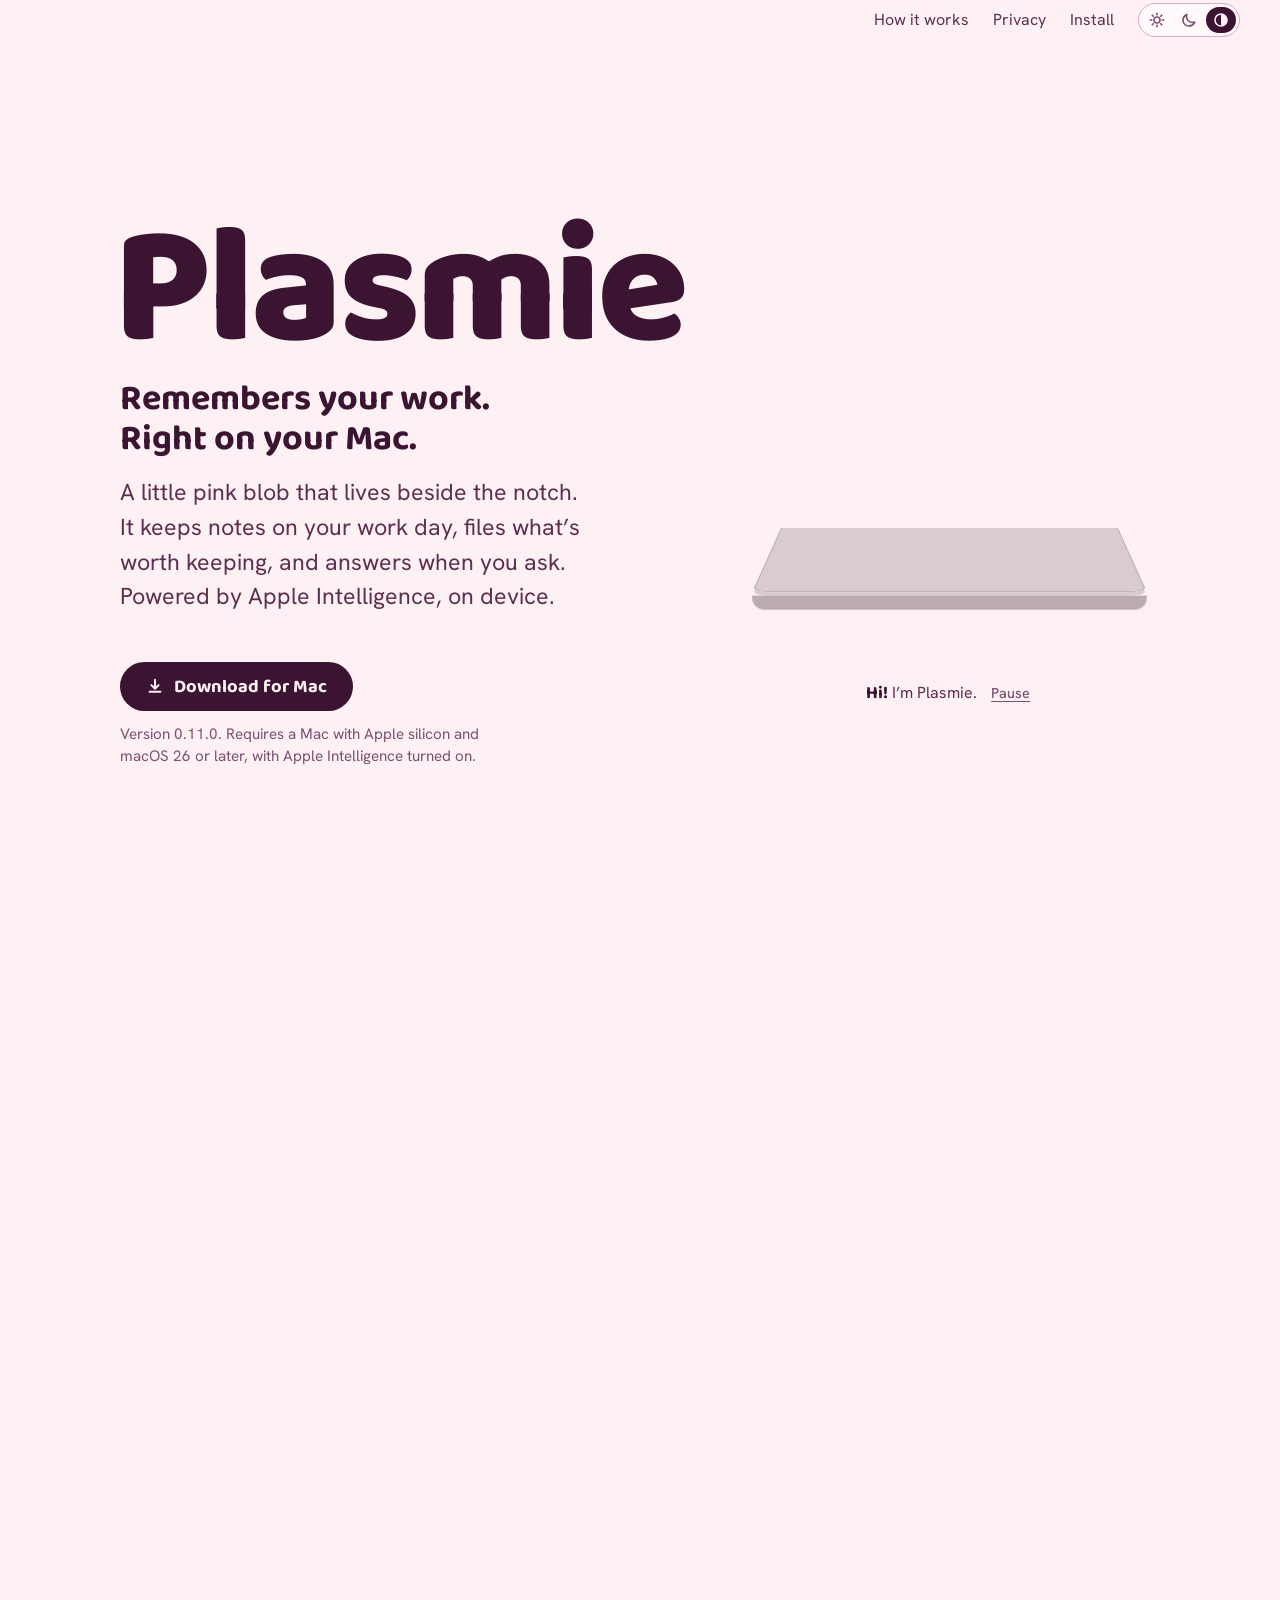
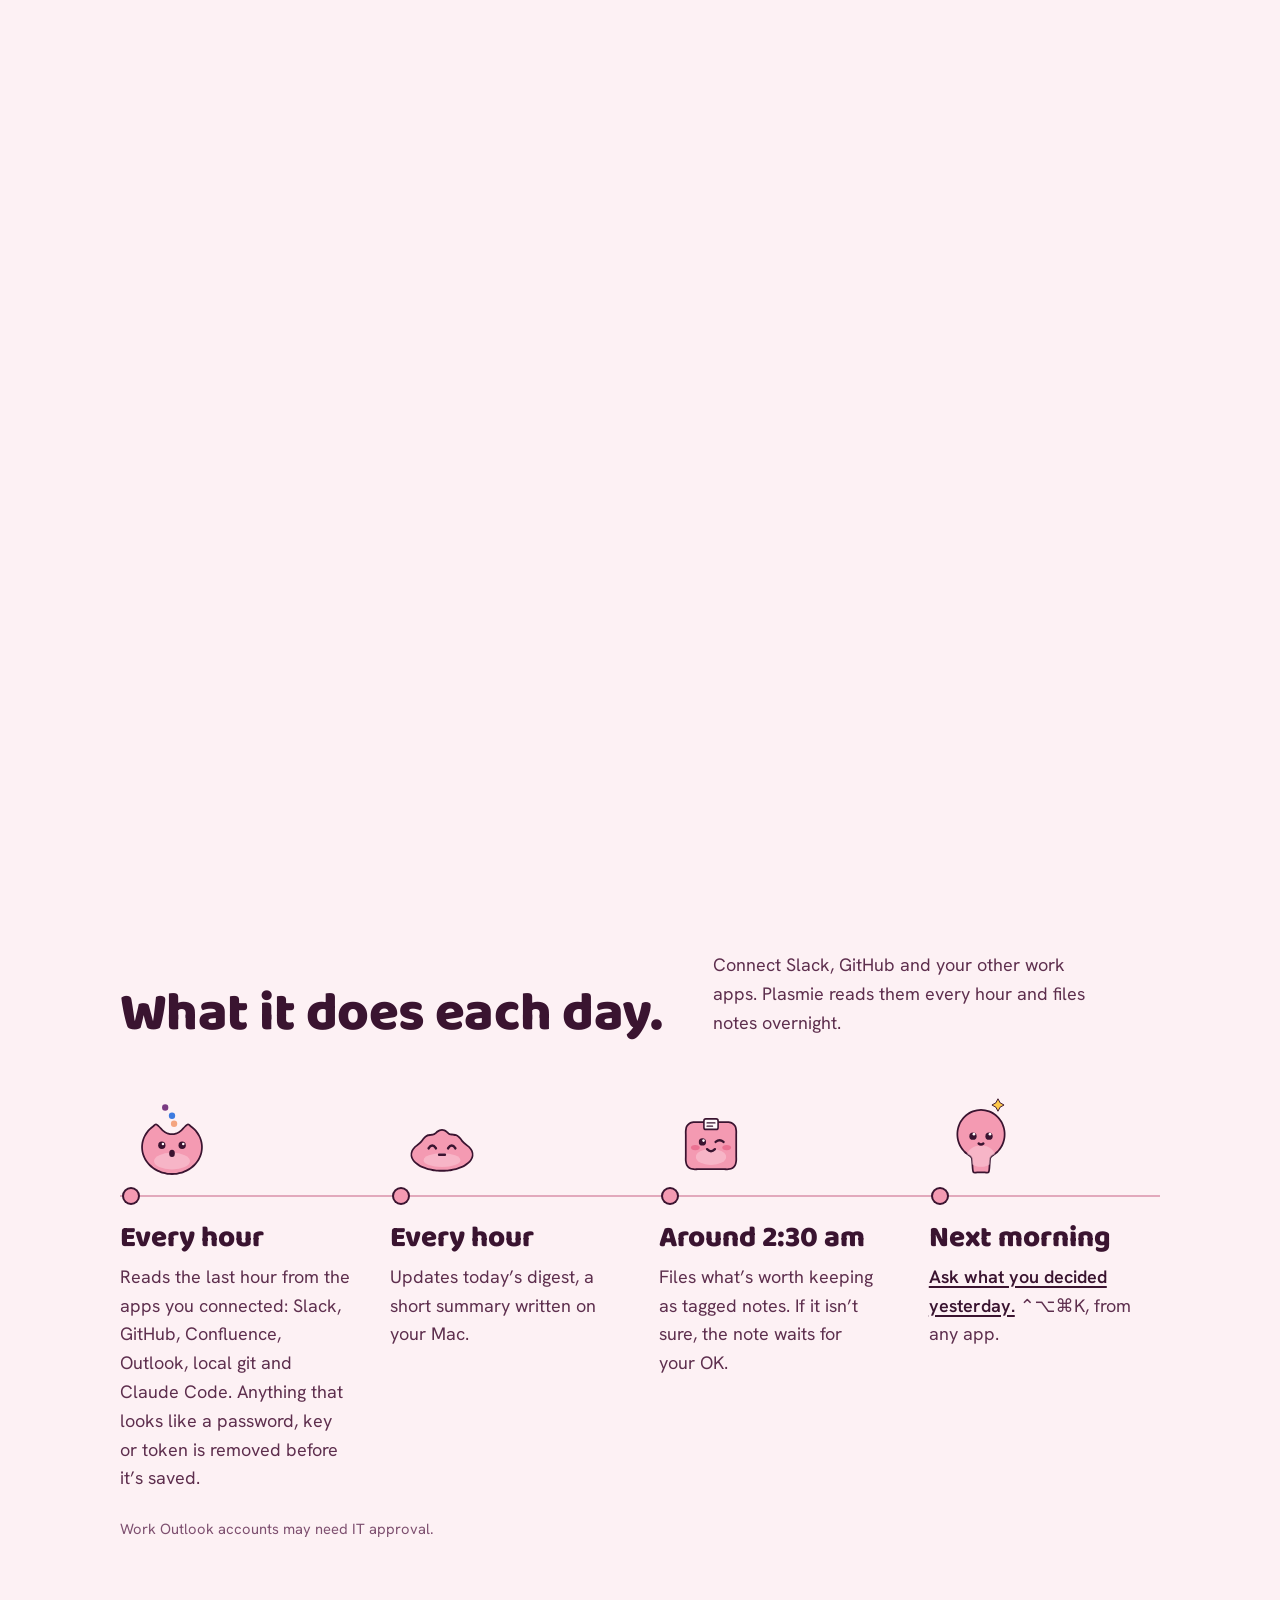
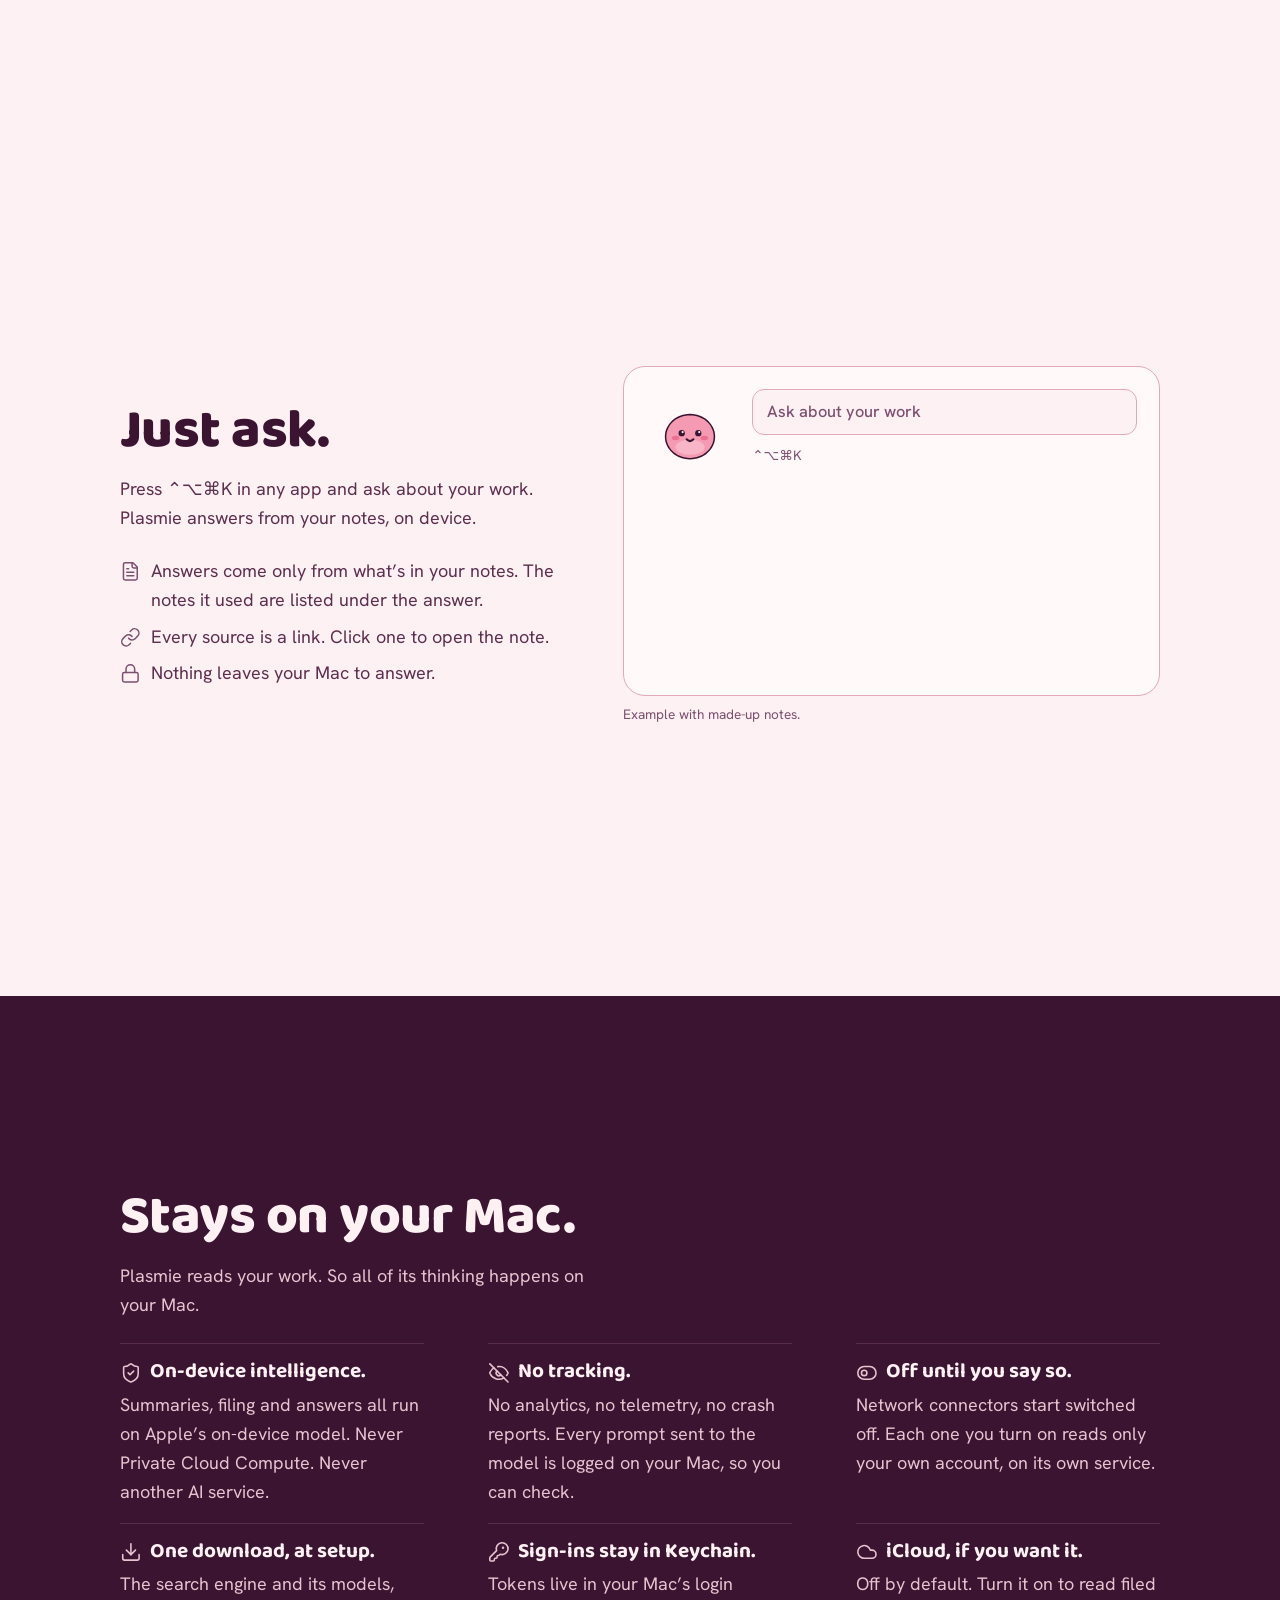
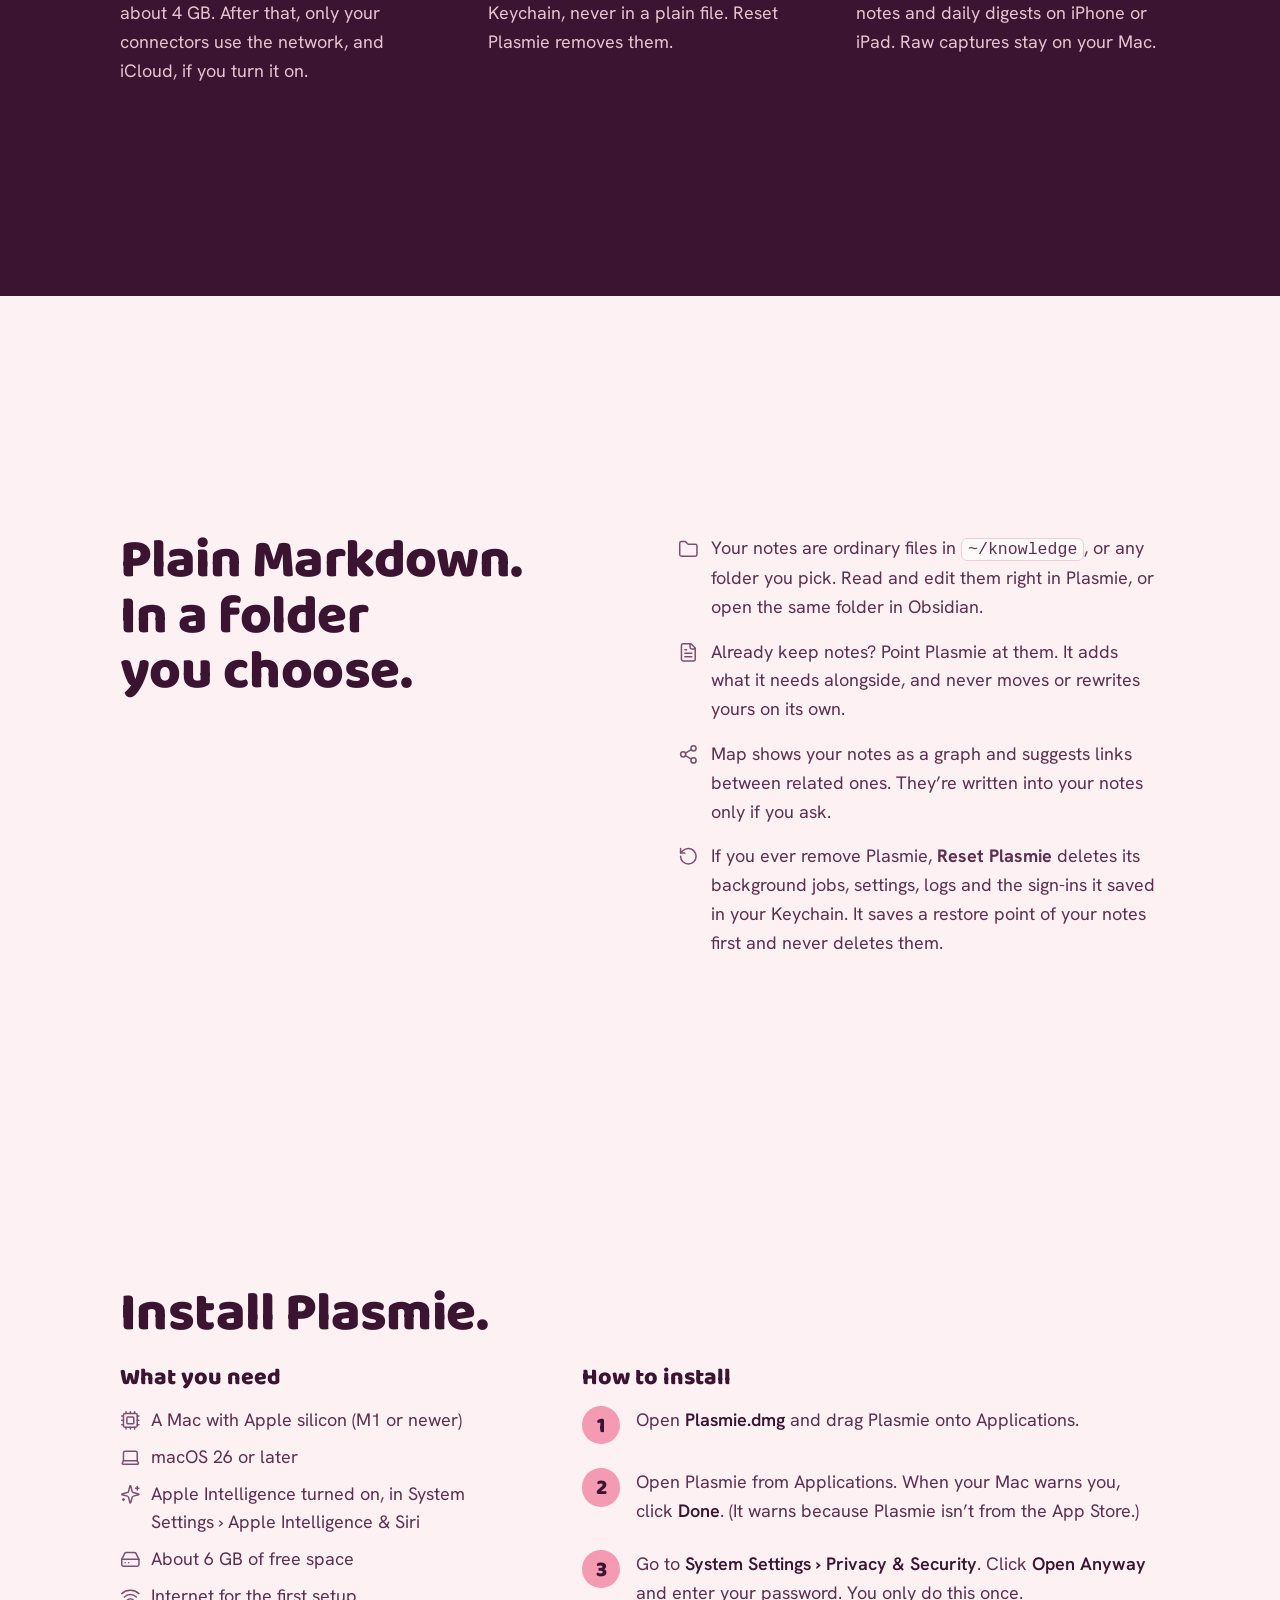
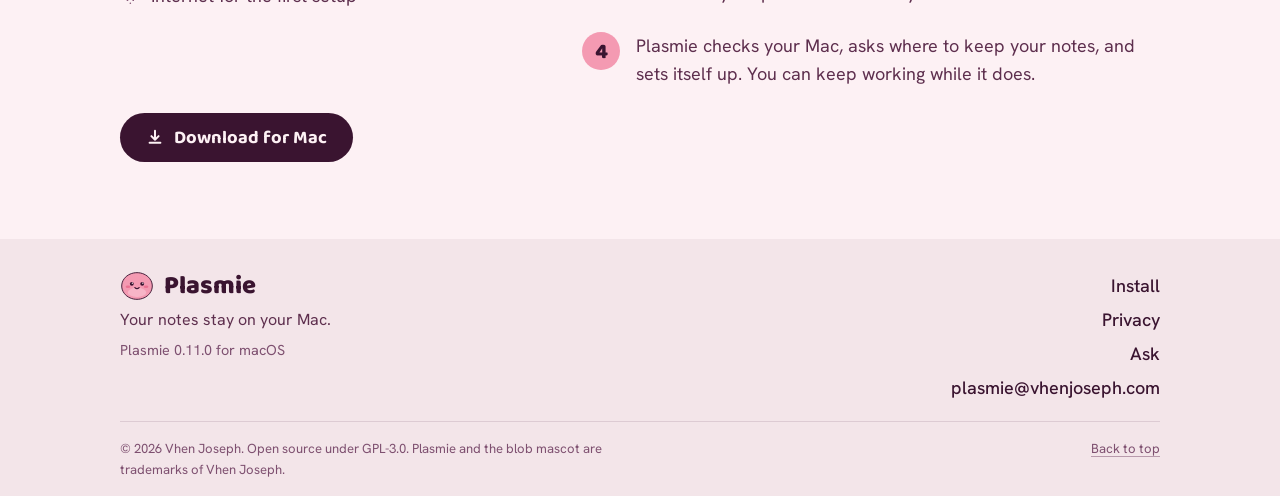
==== index.html @ 5c1c9335 "Icons beside requirements, privacy points, Ask and Notes lists, and buttons (Lucide, inline sprite)" ====
<!DOCTYPE html>
<html lang="en">
<head>
<meta charset="utf-8">
<meta name="viewport" content="width=device-width, initial-scale=1">
<title>Plasmie, a private work memory for your Mac</title>
<meta name="description" content="Plasmie remembers your work, right on your Mac. It lives beside the notch, keeps notes on your work day, and answers when you ask, with Apple Intelligence on device.">
<link rel="canonical" href="https://plasmie.com/">
<meta name="theme-color" content="#FDF1F4" media="(prefers-color-scheme: light)" data-color="#FDF1F4" data-media="(prefers-color-scheme: light)">
<meta name="theme-color" content="#1E1218" media="(prefers-color-scheme: dark)" data-color="#1E1218" data-media="(prefers-color-scheme: dark)">
<script>if (!matchMedia("(prefers-reduced-motion: reduce)").matches) document.documentElement.classList.add("scrub");</script>
<script>try { var t = localStorage.getItem("plasmie-theme"); if (t === "light" || t === "dark") document.documentElement.setAttribute("data-theme", t); } catch (e) {}</script>
<meta property="og:type" content="website">
<meta property="og:url" content="https://plasmie.com/">
<meta property="og:site_name" content="Plasmie">
<meta property="og:title" content="Plasmie, a private work memory for your Mac">
<meta property="og:description" content="Keeps notes on your work day and answers questions about them, on-device. Your notes stay on your Mac.">
<meta property="og:image" content="https://plasmie.com/assets/og.png">
<meta property="og:image:width" content="1200">
<meta property="og:image:height" content="630">
<meta property="og:image:alt" content="Plasmie, a pink blob mascot, next to the words: Plasmie. A private work memory for your Mac.">
<meta name="twitter:card" content="summary_large_image">
<meta name="twitter:title" content="Plasmie, a private work memory for your Mac">
<meta name="twitter:description" content="Keeps notes on your work day and answers questions about them, on-device. Your notes stay on your Mac.">
<meta name="twitter:image" content="https://plasmie.com/assets/og.png">
<link rel="icon" href="/assets/favicon.svg" type="image/svg+xml">
<link rel="icon" href="/assets/favicon-32.png" sizes="32x32" type="image/png">
<link rel="apple-touch-icon" href="/assets/apple-touch-icon.png">
<link rel="preconnect" href="https://fonts.googleapis.com">
<link rel="preconnect" href="https://fonts.gstatic.com" crossorigin>
<link rel="stylesheet" href="https://fonts.googleapis.com/css2?family=Baloo+2:wght@700;800&family=Hanken+Grotesk:wght@400;500;600&display=swap">
<link rel="stylesheet" href="/assets/site.css">
</head>
<body>
<!-- Icons: Lucide v0.525.0 (ISC licence, see README). One sprite, used with <svg><use href="#i-name"/></svg>. -->
<svg xmlns="http://www.w3.org/2000/svg" width="0" height="0" style="position:absolute" aria-hidden="true" focusable="false">
  <symbol id="i-cpu" viewBox="0 0 24 24"><path d="M12 20v2"/><path d="M12 2v2"/><path d="M17 20v2"/><path d="M17 2v2"/><path d="M2 12h2"/><path d="M2 17h2"/><path d="M2 7h2"/><path d="M20 12h2"/><path d="M20 17h2"/><path d="M20 7h2"/><path d="M7 20v2"/><path d="M7 2v2"/><rect x="4" y="4" width="16" height="16" rx="2"/><rect x="8" y="8" width="8" height="8" rx="1"/></symbol>
  <symbol id="i-laptop" viewBox="0 0 24 24"><path d="M18 5a2 2 0 0 1 2 2v8.526a2 2 0 0 0 .212.897l1.068 2.127a1 1 0 0 1-.9 1.45H3.62a1 1 0 0 1-.9-1.45l1.068-2.127A2 2 0 0 0 4 15.526V7a2 2 0 0 1 2-2z"/><path d="M20.054 15.987H3.946"/></symbol>
  <symbol id="i-sparkles" viewBox="0 0 24 24"><path d="M9.937 15.5A2 2 0 0 0 8.5 14.063l-6.135-1.582a.5.5 0 0 1 0-.962L8.5 9.936A2 2 0 0 0 9.937 8.5l1.582-6.135a.5.5 0 0 1 .963 0L14.063 8.5A2 2 0 0 0 15.5 9.937l6.135 1.581a.5.5 0 0 1 0 .964L15.5 14.063a2 2 0 0 0-1.437 1.437l-1.582 6.135a.5.5 0 0 1-.963 0z"/><path d="M20 3v4"/><path d="M22 5h-4"/><path d="M4 17v2"/><path d="M5 18H3"/></symbol>
  <symbol id="i-hard-drive" viewBox="0 0 24 24"><line x1="22" x2="2" y1="12" y2="12"/><path d="M5.45 5.11 2 12v6a2 2 0 0 0 2 2h16a2 2 0 0 0 2-2v-6l-3.45-6.89A2 2 0 0 0 16.76 4H7.24a2 2 0 0 0-1.79 1.11z"/><line x1="6" x2="6.01" y1="16" y2="16"/><line x1="10" x2="10.01" y1="16" y2="16"/></symbol>
  <symbol id="i-wifi" viewBox="0 0 24 24"><path d="M12 20h.01"/><path d="M2 8.82a15 15 0 0 1 20 0"/><path d="M5 12.859a10 10 0 0 1 14 0"/><path d="M8.5 16.429a5 5 0 0 1 7 0"/></symbol>
  <symbol id="i-shield-check" viewBox="0 0 24 24"><path d="M20 13c0 5-3.5 7.5-7.66 8.95a1 1 0 0 1-.67-.01C7.5 20.5 4 18 4 13V6a1 1 0 0 1 1-1c2 0 4.5-1.2 6.24-2.72a1.17 1.17 0 0 1 1.52 0C14.51 3.81 17 5 19 5a1 1 0 0 1 1 1z"/><path d="m9 12 2 2 4-4"/></symbol>
  <symbol id="i-eye-off" viewBox="0 0 24 24"><path d="M10.733 5.076a10.744 10.744 0 0 1 11.205 6.575 1 1 0 0 1 0 .696 10.747 10.747 0 0 1-1.444 2.49"/><path d="M14.084 14.158a3 3 0 0 1-4.242-4.242"/><path d="M17.479 17.499a10.75 10.75 0 0 1-15.417-5.151 1 1 0 0 1 0-.696 10.75 10.75 0 0 1 4.446-5.143"/><path d="m2 2 20 20"/></symbol>
  <symbol id="i-toggle-left" viewBox="0 0 24 24"><circle cx="9" cy="12" r="3"/><rect width="20" height="14" x="2" y="5" rx="7"/></symbol>
  <symbol id="i-download" viewBox="0 0 24 24"><path d="M12 15V3"/><path d="M21 15v4a2 2 0 0 1-2 2H5a2 2 0 0 1-2-2v-4"/><path d="m7 10 5 5 5-5"/></symbol>
  <symbol id="i-key-round" viewBox="0 0 24 24"><path d="M2.586 17.414A2 2 0 0 0 2 18.828V21a1 1 0 0 0 1 1h3a1 1 0 0 0 1-1v-1a1 1 0 0 1 1-1h1a1 1 0 0 0 1-1v-1a1 1 0 0 1 1-1h.172a2 2 0 0 0 1.414-.586l.814-.814a6.5 6.5 0 1 0-4-4z"/><circle cx="16.5" cy="7.5" r=".5" fill="currentColor"/></symbol>
  <symbol id="i-cloud" viewBox="0 0 24 24"><path d="M17.5 19H9a7 7 0 1 1 6.71-9h1.79a4.5 4.5 0 1 1 0 9Z"/></symbol>
  <symbol id="i-file-text" viewBox="0 0 24 24"><path d="M15 2H6a2 2 0 0 0-2 2v16a2 2 0 0 0 2 2h12a2 2 0 0 0 2-2V7Z"/><path d="M14 2v4a2 2 0 0 0 2 2h4"/><path d="M10 9H8"/><path d="M16 13H8"/><path d="M16 17H8"/></symbol>
  <symbol id="i-link" viewBox="0 0 24 24"><path d="M10 13a5 5 0 0 0 7.54.54l3-3a5 5 0 0 0-7.07-7.07l-1.72 1.71"/><path d="M14 11a5 5 0 0 0-7.54-.54l-3 3a5 5 0 0 0 7.07 7.07l1.71-1.71"/></symbol>
  <symbol id="i-lock" viewBox="0 0 24 24"><rect width="18" height="11" x="3" y="11" rx="2" ry="2"/><path d="M7 11V7a5 5 0 0 1 10 0v4"/></symbol>
  <symbol id="i-folder" viewBox="0 0 24 24"><path d="M20 20a2 2 0 0 0 2-2V8a2 2 0 0 0-2-2h-7.9a2 2 0 0 1-1.69-.9L9.6 3.9A2 2 0 0 0 7.93 3H4a2 2 0 0 0-2 2v13a2 2 0 0 0 2 2Z"/></symbol>
  <symbol id="i-share-2" viewBox="0 0 24 24"><circle cx="18" cy="5" r="3"/><circle cx="6" cy="12" r="3"/><circle cx="18" cy="19" r="3"/><line x1="8.59" x2="15.42" y1="13.51" y2="17.49"/><line x1="15.41" x2="8.59" y1="6.51" y2="10.49"/></symbol>
  <symbol id="i-rotate-ccw" viewBox="0 0 24 24"><path d="M3 12a9 9 0 1 0 9-9 9.75 9.75 0 0 0-6.74 2.74L3 8"/><path d="M3 3v5h5"/></symbol>
  <symbol id="i-settings" viewBox="0 0 24 24"><path d="M12.22 2h-.44a2 2 0 0 0-2 2v.18a2 2 0 0 1-1 1.73l-.43.25a2 2 0 0 1-2 0l-.15-.08a2 2 0 0 0-2.73.73l-.22.38a2 2 0 0 0 .73 2.73l.15.1a2 2 0 0 1 1 1.72v.51a2 2 0 0 1-1 1.74l-.15.09a2 2 0 0 0-.73 2.73l.22.38a2 2 0 0 0 2.73.73l.15-.08a2 2 0 0 1 2 0l.43.25a2 2 0 0 1 1 1.73V20a2 2 0 0 0 2 2h.44a2 2 0 0 0 2-2v-.18a2 2 0 0 1 1-1.73l.43-.25a2 2 0 0 1 2 0l.15.08a2 2 0 0 0 2.73-.73l.22-.39a2 2 0 0 0-.73-2.73l-.15-.08a2 2 0 0 1-1-1.74v-.5a2 2 0 0 1 1-1.74l.15-.09a2 2 0 0 0 .73-2.73l-.22-.38a2 2 0 0 0-2.73-.73l-.15.08a2 2 0 0 1-2 0l-.43-.25a2 2 0 0 1-1-1.73V4a2 2 0 0 0-2-2z"/><circle cx="12" cy="12" r="3"/></symbol>
  <symbol id="i-mail" viewBox="0 0 24 24"><path d="m22 7-8.991 5.727a2 2 0 0 1-2.009 0L2 7"/><rect x="2" y="4" width="20" height="16" rx="2"/></symbol>
</svg>
<a class="skip" href="#main">Skip to content</a>

<header class="top">
  <nav aria-label="Sections">
    <div class="links">
      <a href="#day">How it works</a>
      <a href="#private">Privacy</a>
      <a href="#install" class="nav-get">Install</a>
      <!-- TODO(github): add a GitHub link here when the repo is public (removed for now). -->
    </div>
    <div class="theme" role="group" aria-label="Colour theme">
      <button type="button" data-theme-set="light" aria-pressed="false" aria-label="Light" title="Light"><svg viewBox="0 0 16 16" aria-hidden="true"><circle cx="8" cy="8" r="3" fill="none" stroke="currentColor" stroke-width="1.6"/><path d="M8 1.2v1.6M8 13.2v1.6M1.2 8h1.6M13.2 8h1.6M3.2 3.2l1.1 1.1M11.7 11.7l1.1 1.1M3.2 12.8l1.1-1.1M11.7 4.3l1.1-1.1" stroke="currentColor" stroke-width="1.6" stroke-linecap="round"/></svg></button>
      <button type="button" data-theme-set="dark" aria-pressed="false" aria-label="Dark" title="Dark"><svg viewBox="0 0 16 16" aria-hidden="true"><path d="M13.6 10.1A6 6 0 0 1 5.9 2.4a6 6 0 1 0 7.7 7.7Z" fill="none" stroke="currentColor" stroke-width="1.6" stroke-linejoin="round"/></svg></button>
      <button type="button" data-theme-set="auto" aria-pressed="true" aria-label="Auto, match my system" title="Auto: match my system"><svg viewBox="0 0 16 16" aria-hidden="true"><circle cx="8" cy="8" r="6" fill="none" stroke="currentColor" stroke-width="1.6"/><path d="M8 2a6 6 0 0 1 0 12Z" fill="currentColor"/></svg></button>
    </div>
  </nav>
</header>

<main id="main">
  <!-- The hero pins while you scroll through this track; scrolling plays the opening. -->
  <div class="hero-track" id="hero-track">
  <div class="hero-pin">
  <div class="wrap hero">
    <div>
      <h1>Plasmie</h1>
      <p class="tagline">Remembers your work. Right on your Mac.</p>
      <p class="lede">A little pink blob that lives beside the notch. It keeps notes on your work day, files what’s worth keeping, and answers when you ask. Powered by Apple Intelligence, on device.</p>
      <div class="get">
        <!-- TODO(download): replace with the real DMG URL, e.g. a GitHub release asset
             https://github.com/OWNER/REPO/releases/latest/download/Plasmie.dmg -->
        <a class="button" href="/download/Plasmie.dmg" download>
          <svg viewBox="0 0 20 20" aria-hidden="true"><path d="M10 3v10m0 0-4-4m4 4 4-4M4 16.5h12" fill="none" stroke="currentColor" stroke-width="2.2" stroke-linecap="round" stroke-linejoin="round"/></svg>
          Download for Mac
        </a>
        <p class="phone-note">Plasmie is a Mac app. Open this page on your Mac to download it.</p>
        <p class="fine">Version <span data-plasmie-version>0.11.0</span>. Requires a Mac with Apple silicon and macOS&nbsp;26 or later, with Apple Intelligence turned on.</p>
      </div>
    </div>

    <div class="stage">
      <div class="frame" id="hero-frame">
        <button class="blob" type="button" id="hero-blob" data-plasmie="idle" aria-label="Plasmie. Click to see its next shape."></button>
        <!-- Opening, driven by scrolling: a MacBook opens, the view zooms into the notch,
             the notch opens to show Plasmie, and Plasmie pops out. assets/plasmie.js
             plays it; with reduced motion it is skipped. -->
        <div class="opening" id="hero-intro" aria-hidden="true">
          <div class="scene" id="intro-scene">
            <div class="mac">
              <div class="deck"><div class="keys"></div><div class="pad"></div></div>
              <div class="deck-edge"></div>
              <div class="lid">
                <div class="lid-front"><div class="screen"><div class="menubar"></div><div class="notch-cut" id="intro-notch"></div></div></div>
                <div class="lid-back"></div>
              </div>
            </div>
          </div>
          <div class="island" id="intro-island">
            <div class="island-inner">
              <span class="ear" data-plasmie="idle"></span>
              <div class="island-ui"><b>Plasmie</b><span class="chips"><i>Ask</i><i>Ingest</i><i>Map</i><i>More</i></span></div>
            </div>
          </div>
        </div>
      </div>
      <div class="caption-row" id="hero-caption-row">
        <p id="hero-caption"><b>Hi!</b> I’m Plasmie.</p>
        <button class="pause" id="hero-pause" type="button" aria-pressed="false">Pause</button>
      </div>
      <ul id="hero-states" aria-hidden="true">
        <li data-state="hi"><b>Hi!</b> I’m Plasmie.</li>
        <li data-state="idle"><b>Resting.</b> Everything is up to date.</li>
        <li data-state="ingest"><b>Gathering.</b> Collecting the last hour of your work.</li>
        <li data-state="summarize"><b>Summarising.</b> Writing a short digest of the day.</li>
        <li data-state="promote"><b>Filing.</b> Saving what’s worth keeping as notes.</li>
        <li data-state="ask"><b>Answering.</b> You asked it something.</li>
        <li data-state="held"><b>Waiting for you.</b> A few notes need your OK.</li>
        <li data-state="busy"><b>Holding off.</b> Your Mac is busy, so jobs wait.</li>
        <li data-state="quiet"><b>Napping.</b> Nothing new for a while.</li>
      </ul>
    </div>
  </div>
  </div>
  <!-- Scroll stops inside the opening: lid open, Plasmie in the island, Plasmie on its own.
       plasmie.js places them at those points of the animation. -->
  <span class="hero-stop" data-p="0.265" aria-hidden="true"></span>
  <span class="hero-stop" data-p="0.675" aria-hidden="true"></span>
  <span class="hero-stop" data-p="1" aria-hidden="true"></span>
  </div>

  <section id="day" aria-labelledby="h-day">
    <div class="wrap">
      <div class="sec-head">
        <h2 id="h-day">What it does each day.</h2>
        <p class="intro">Connect Slack, GitHub and your other work apps. Plasmie reads them every hour and files notes overnight.</p>
      </div>
      <ol class="timeline">
        <li>
          <span class="tl-shape" data-plasmie="ingest" role="img" aria-label="Plasmie shaped like a bowl, catching coloured dots"></span>
          <span class="tl-dot" aria-hidden="true"></span>
          <h3 class="tl-time">Every hour</h3>
          <p>Reads the last hour from the apps you connected: Slack, GitHub, Confluence, Outlook, local git and Claude Code. Anything that looks like a password, key or token is removed before it’s saved.</p>
        </li>
        <li>
          <span class="tl-shape" data-plasmie="summarize" role="img" aria-label="Plasmie squashed into a dumpling shape"></span>
          <span class="tl-dot" aria-hidden="true"></span>
          <h3 class="tl-time">Every hour</h3>
          <p>Updates today’s digest, a short summary written on your Mac.</p>
        </li>
        <li>
          <span class="tl-shape" data-plasmie="promote" role="img" aria-label="Plasmie shaped like a box, with a note card dropping in"></span>
          <span class="tl-dot" aria-hidden="true"></span>
          <h3 class="tl-time">Around 2:30&nbsp;am</h3>
          <p>Files what’s worth keeping as tagged notes. If it isn’t sure, the note waits for your OK.</p>
        </li>
        <li>
          <span class="tl-shape" data-plasmie="ask" role="img" aria-label="Plasmie shaped like a lightbulb, with a spark"></span>
          <span class="tl-dot" aria-hidden="true"></span>
          <h3 class="tl-time">Next morning</h3>
          <p><a href="#ask">Ask what you decided yesterday.</a> <kbd>⌃⌥⌘K</kbd>, from any app.</p>
        </li>
      </ol>
      <p class="tl-note">Work Outlook accounts may need IT approval.</p>
    </div>
  </section>

  <section id="ask" aria-labelledby="h-ask">
    <div class="wrap ask-grid">
      <div>
        <h2 id="h-ask">Just ask.</h2>
        <p class="intro">Press <kbd>⌃⌥⌘K</kbd> in any app and ask about your work. Plasmie answers from your notes, on device.</p>
        <ul class="ask-points icon-list">
          <li><svg class="icon" aria-hidden="true"><use href="#i-file-text"/></svg><span>Answers come only from what’s in your notes. The notes it used are listed under the answer.</span></li>
          <li><svg class="icon" aria-hidden="true"><use href="#i-link"/></svg><span>Every source is a link. Click one to open the note.</span></li>
          <li><svg class="icon" aria-hidden="true"><use href="#i-lock"/></svg><span>Nothing leaves your Mac to answer.</span></li>
        </ul>
      </div>
      <!-- Demo of the Ask overlay, played by assets/ask-demo.js. Everything in it is made up. -->
      <figure class="ask-demo" id="ask-demo" aria-label="Example: asking Plasmie what was decided about the release checklist">
        <div class="ask-panel">
          <span class="ask-blob" id="ask-blob" data-plasmie="idle"></span>
          <div class="ask-main">
            <div class="ask-field"><span id="ask-q"></span><span class="caret" aria-hidden="true"></span><span class="ask-ph" id="ask-ph">Ask about your work</span></div>
            <p class="ask-status" id="ask-status">⌃⌥⌘K</p>
            <p class="ask-answer" id="ask-a"></p>
            <div class="ask-src-wrap"><p class="ask-src-head" id="ask-src-head" hidden>Sources</p>
            <ul class="ask-sources" id="ask-src"></ul></div>
          </div>
        </div>
        <figcaption>Example with made-up notes.</figcaption>
      </figure>
    </div>
  </section>

  <section class="private" id="private" aria-labelledby="h-private">
    <div class="wrap">
      <h2 id="h-private">Stays on your Mac.</h2>
      <p class="intro">Plasmie reads your work. So all of its thinking happens on your Mac.</p>
      <dl class="facts">
        <div><dt><svg class="icon" aria-hidden="true"><use href="#i-shield-check"/></svg>On-device intelligence.</dt><dd>Summaries, filing and answers all run on Apple’s on-device model. Never Private Cloud Compute. Never another AI service.</dd></div>
        <div><dt><svg class="icon" aria-hidden="true"><use href="#i-eye-off"/></svg>No tracking.</dt><dd>No analytics, no telemetry, no crash reports. Every prompt sent to the model is logged on your Mac, so you can check.</dd></div>
        <div><dt><svg class="icon" aria-hidden="true"><use href="#i-toggle-left"/></svg>Off until you say so.</dt><dd>Network connectors start switched off. Each one you turn on reads only your own account, on its own service.</dd></div>
        <div><dt><svg class="icon" aria-hidden="true"><use href="#i-download"/></svg>One download, at setup.</dt><dd>The search engine and its models, about 4&nbsp;GB. After that, only your connectors use the network, and iCloud, if you turn it on.</dd></div>
        <div><dt><svg class="icon" aria-hidden="true"><use href="#i-key-round"/></svg>Sign-ins stay in Keychain.</dt><dd>Tokens live in your Mac’s login Keychain, never in a plain file. Reset Plasmie removes them.</dd></div>
        <div><dt><svg class="icon" aria-hidden="true"><use href="#i-cloud"/></svg>iCloud, if you want it.</dt><dd>Off by default. Turn it on to read filed notes and daily digests on iPhone or iPad. Raw captures stay on your Mac.</dd></div>
      </dl>
    </div>
  </section>

  <section aria-labelledby="h-notes">
    <div class="wrap notes">
      <div>
        <h2 id="h-notes">Plain Markdown. In a folder you choose.</h2>
      </div>
      <div class="col icon-paras">
        <p><svg class="icon" aria-hidden="true"><use href="#i-folder"/></svg><span>Your notes are ordinary files in <code>~/knowledge</code>, or any folder you pick. Read and edit them right in Plasmie, or open the same folder in Obsidian.</span></p>
        <p><svg class="icon" aria-hidden="true"><use href="#i-file-text"/></svg><span>Already keep notes? Point Plasmie at them. It adds what it needs alongside, and never moves or rewrites yours on its own.</span></p>
        <p><svg class="icon" aria-hidden="true"><use href="#i-share-2"/></svg><span>Map shows your notes as a graph and suggests links between related ones. They’re written into your notes only if you ask.</span></p>
        <p><svg class="icon" aria-hidden="true"><use href="#i-rotate-ccw"/></svg><span>If you ever remove Plasmie, <b>Reset Plasmie</b> deletes its background jobs, settings, logs and the sign-ins it saved in your Keychain. It saves a restore point of your notes first and never deletes them.</span></p>
      </div>
    </div>
  </section>

  <section class="install" id="install" aria-labelledby="h-install">
    <div class="wrap">
      <h2 id="h-install">Install Plasmie.</h2>
      <div class="install-grid">
        <div>
          <h3>What you need</h3>
          <ul class="needs icon-list">
            <li><svg class="icon" aria-hidden="true"><use href="#i-cpu"/></svg><span>A Mac with Apple silicon (M1 or newer)</span></li>
            <li><svg class="icon" aria-hidden="true"><use href="#i-laptop"/></svg><span>macOS 26 or later</span></li>
            <li><svg class="icon" aria-hidden="true"><use href="#i-sparkles"/></svg><span>Apple Intelligence turned on, in System Settings › Apple Intelligence &amp; Siri</span></li>
            <li><svg class="icon" aria-hidden="true"><use href="#i-hard-drive"/></svg><span>About 6&nbsp;GB of free space</span></li>
            <li><svg class="icon" aria-hidden="true"><use href="#i-wifi"/></svg><span>Internet for the first setup</span></li>
          </ul>
        </div>
        <div>
          <h3>How to install</h3>
          <ol class="steps">
            <li><p>Open <b>Plasmie.dmg</b> and drag Plasmie onto Applications.</p></li>
            <!-- INSTALL-PROMPT: the two steps below cover macOS's first-launch block
                 for an app that isn't from the App Store. Edit or remove them when
                 the install no longer needs Open Anyway. -->
            <li><p>Open Plasmie from Applications. When your Mac warns you, click <b>Done</b>. (It warns because Plasmie isn’t from the App Store.)</p></li>
            <li><div>
              <p>Go to <b>System Settings › Privacy &amp; Security</b>. Click <b>Open Anyway</b> and enter your password. You only do this once.</p>
              <!-- Shortcut for Mac visitors only; the text above stays the instruction. -->
              <a class="settings-link" id="open-privacy" href="x-apple.systempreferences:com.apple.settings.PrivacySecurity.extension" hidden><svg class="icon" aria-hidden="true"><use href="#i-settings"/></svg>Open Privacy &amp; Security</a>
              <script>(function () { var ua = navigator.userAgent || "", pf = navigator.platform || ""; if (/Mac/.test(pf) || /Macintosh/.test(ua)) { if (!(navigator.maxTouchPoints > 1)) document.getElementById("open-privacy").hidden = false; } })();</script>
            </div></li>
            <!-- /INSTALL-PROMPT -->
            <li><p>Plasmie checks your Mac, asks where to keep your notes, and sets itself up. You can keep working while it does.</p></li>
          </ol>
        </div>
      </div>
      <div class="get">
        <!-- TODO(download): same URL as the button at the top -->
        <a class="button" href="/download/Plasmie.dmg" download>
          <svg viewBox="0 0 20 20" aria-hidden="true"><path d="M10 3v10m0 0-4-4m4 4 4-4M4 16.5h12" fill="none" stroke="currentColor" stroke-width="2.2" stroke-linecap="round" stroke-linejoin="round"/></svg>
          Download for Mac
        </a>
      </div>
    </div>
  </section>
</main>

<footer class="site-foot" id="site-foot">
  <div class="wrap foot-grid">
    <div class="foot-brand">
      <p class="foot-mark"><img src="/assets/plasmie.svg" width="34" height="31" alt="">Plasmie</p>
      <p class="foot-line">Your notes stay on your Mac.</p>
      <p class="foot-version">Plasmie <span data-plasmie-version>0.11.0</span> for macOS</p>
    </div>
    <nav class="foot-links" aria-label="Footer">
      <ul>
        <li><a href="#install">Install</a></li>
        <li><a href="#private">Privacy</a></li>
        <li><a href="#ask">Ask</a></li>
        <li><a href="mailto:plasmie@vhenjoseph.com">plasmie@vhenjoseph.com</a></li>
        <!-- TODO(github): the repo isn't public yet. When it is, add
             <li><a href="https://github.com/OWNER/REPO">GitHub</a></li> here and in the header nav. -->
      </ul>
    </nav>
    <div class="foot-legal">
      <p>© 2026 Vhen Joseph. Open source under GPL-3.0. Plasmie and the blob mascot are trademarks of Vhen Joseph.</p>
      <a class="foot-top" href="#main">Back to top</a>
    </div>
  </div>
</footer>

<script src="/assets/plasmie-shapes.js" defer></script>
<script src="/assets/plasmie.js" defer></script>
<script src="/assets/theme.js" defer></script>
<script src="/assets/ask-demo.js" defer></script>
</body>
</html>
---- assets/site.css ----
/* Plasmie site. Colours and type are the app's brand (DESIGN.md / brand sheet):
   brain-pink body, berry ink, Baloo 2 for display, Hanken Grotesk for text. */
:root {
  --ground: #FDF1F4; --surface: #FFF9FA; --ink: #3A1430; --ink-2: #5E2F4E; --ink-3: #7E5070;
  --rule: #F0CFDA; --rule-strong: #E2A9BC;
  --band: #3A1430; --band-ink: #FDF1F4; --band-ink-2: #E7C3D0; --band-rule: #5A2C4B;
  --bezel: #140C11; --mac-screen: var(--ground); --mac-bar: color-mix(in oklab, var(--ground), var(--ink) 6%); --mac-alu: #D8CBD1; --mac-alu-2: #BCAAB3;
  /* the blob's own paint */
  --body: #F49AB2; --body-hi: #FBC9D6; --face: #3A1430; --blush: #E8668A; --off: #C9B9C0;
  --spark: #FFC94A; --sweat: #6EC5F0; --shine: #FFF9FA; --card: #FFF9FA; --zzz: #8E6080;
  --display: "Baloo 2", "Arial Rounded MT Bold", ui-rounded, system-ui, sans-serif;
  --text: "Hanken Grotesk", ui-sans-serif, system-ui, sans-serif;
  --gutter: clamp(16px, 4vw, 40px);
  --space-xs: 4px; --space-sm: 8px; --space-md: 16px; --space-lg: 24px; --space-xl: 48px; --space-2xl: 96px;
  --glide: cubic-bezier(.16, 1, .3, 1);
  --mac-edge: transparent; --mac-glow: 0 0 #0000;
  color-scheme: light;
}
/* Theme: auto follows the system; data-theme="light"|"dark" on <html> overrides it. */
@media (prefers-color-scheme: dark) {
  :root:not([data-theme="light"]) {
    --ground: #1E1218; --surface: #2A1922; --ink: #FBE9EF; --ink-2: #E7C3D0; --ink-3: #C095A8;
    --rule: #43273A; --rule-strong: #63384F;
    --band: #2C1823; --band-ink: #FBE9EF; --band-ink-2: #E7C3D0; --band-rule: #4E2D40;
    --mac-screen: var(--ground); --mac-bar: color-mix(in oklab, var(--ground), var(--ink) 8%); --mac-alu: #6B5A63; --mac-alu-2: #54454D;
    --body: #F7A8BE; --body-hi: #FCD3DE; --off: #8E7F86; --card: #FBE9EF; --zzz: #C095A8;
    --mac-edge: #7A4A66; --mac-glow: 0 0 56px -4px color-mix(in oklab, var(--body) 34%, transparent);
    color-scheme: dark;
  }
}
:root[data-theme="dark"] {
  --ground: #1E1218; --surface: #2A1922; --ink: #FBE9EF; --ink-2: #E7C3D0; --ink-3: #C095A8;
  --rule: #43273A; --rule-strong: #63384F;
  --band: #2C1823; --band-ink: #FBE9EF; --band-ink-2: #E7C3D0; --band-rule: #4E2D40;
  --mac-screen: var(--ground); --mac-bar: color-mix(in oklab, var(--ground), var(--ink) 8%); --mac-alu: #6B5A63; --mac-alu-2: #54454D;
  --body: #F7A8BE; --body-hi: #FCD3DE; --off: #8E7F86; --card: #FBE9EF; --zzz: #C095A8;
  --mac-edge: #7A4A66; --mac-glow: 0 0 56px -4px color-mix(in oklab, var(--body) 34%, transparent);
  color-scheme: dark;
}

*, *::before, *::after { box-sizing: border-box; }
html { -webkit-text-size-adjust: 100%; }
body {
  margin: 0; background: var(--ground); color: var(--ink);
  font: 400 1.125rem/1.6 var(--text); -webkit-font-smoothing: antialiased;
  overflow-x: hidden;
}
h1, h2, h3 { font-family: var(--display); font-weight: 800; margin: 0; line-height: 1.02; text-wrap: balance; }
p, li, dd { text-wrap: pretty; }
p { margin: 0; }
a { color: inherit; text-decoration-thickness: 1.5px; text-underline-offset: 3px; }
a:hover { text-decoration-color: var(--blush); }
:focus-visible { outline: 3px solid var(--ink); outline-offset: 3px; border-radius: 6px; }
kbd { font: inherit; white-space: nowrap; }
.wrap { max-width: 1120px; margin: 0 auto; padding-inline: var(--gutter); }
.skip { position: absolute; left: -9999px; }
.skip:focus { left: var(--gutter); top: 44px; background: var(--surface); padding: 8px 12px; z-index: 10; }

/* ---------- header ---------- */
.top { position: relative; height: 56px; }
.top nav { position: absolute; right: var(--gutter); top: 0; height: 40px; display: flex; align-items: center; gap: var(--space-lg); font-size: 1rem; }
.top nav a { text-decoration: none; color: var(--ink-2); }
.top nav a:hover { color: var(--ink); text-decoration: underline; text-decoration-color: var(--blush); }
.top nav .links { display: flex; gap: var(--space-lg); }

/* light / dark / auto switch */
.theme { display: inline-flex; gap: 2px; padding: 3px; border: 1px solid var(--rule-strong); border-radius: 999px; background: var(--surface); }
.theme button {
  appearance: none; border: 0; background: none; color: var(--ink-3); cursor: pointer;
  width: 30px; height: 26px; border-radius: 999px; display: grid; place-items: center; padding: 0;
  transition: background-color .2s var(--glide), color .2s var(--glide);
}
.theme button:hover { color: var(--ink); }
.theme button[aria-pressed="true"] { background: var(--ink); color: var(--ground); }
.theme svg { width: 16px; height: 16px; }

/* GitHub: shown, not live yet */

/* ---------- hero ---------- */
.hero {
  display: grid; grid-template-columns: minmax(0, 1.15fr) minmax(0, .85fr);
  gap: var(--space-xl); align-items: center;
  padding-block: clamp(24px, 6vw, 72px) clamp(32px, 6vw, 80px);
}
.hero h1 { font-size: clamp(4.5rem, 15vw, 10.5rem); line-height: .86; letter-spacing: -.025em; margin-left: -.04em; }
.lede { margin-top: var(--space-lg); font-size: clamp(1.2rem, 2vw, 1.45rem); line-height: 1.5; max-width: 36ch; color: var(--ink-2); }
.get { margin-top: var(--space-xl); display: grid; gap: 12px; justify-items: start; }
.button {
  display: inline-flex; align-items: center; gap: 10px;
  background: var(--ink); color: var(--ground); text-decoration: none;
  font: 700 1.15rem/1 var(--display); padding: 16px 26px 14px; border-radius: 999px;
  transition: background-color .2s var(--glide), color .2s var(--glide);
}
.button:hover { background: var(--blush); color: #2A0E22; }
.button svg { width: 18px; height: 18px; margin-top: -2px; }
.fine { font-size: .95rem; color: var(--ink-3); max-width: 44ch; line-height: 1.5; }

.stage { display: grid; justify-items: center; gap: var(--space-sm); }
.frame { position: relative; width: min(100%, 440px); aspect-ratio: 1; }
.stage button.blob { all: unset; cursor: pointer; position: absolute; inset: 0; display: block; z-index: 2; }
.stage button.blob:focus-visible { outline: 3px solid var(--ink); outline-offset: 6px; border-radius: 24px; }
.stage svg { width: 100%; height: 100%; overflow: visible; display: block; }
.caption-row { display: flex; flex-wrap: wrap; align-items: baseline; justify-content: center; column-gap: 12px; min-height: 3.2em; max-width: 40ch; }
#hero-caption { font-size: 1rem; line-height: 1.45; color: var(--ink-2); text-align: center; }
#hero-caption b { font: 700 1.1rem/1 var(--display); color: var(--ink); }
.pause { appearance: none; background: none; border: 0; padding: 4px 2px; font: 500 .9rem var(--text); color: var(--ink-3); text-decoration: underline; text-underline-offset: 3px; cursor: pointer; flex: none; }
.pause:hover { color: var(--ink); }
#hero-states { display: none; }

/* ---------- sections ---------- */
section { padding-block: clamp(64px, 9vw, 112px); }
section h2 { font-size: clamp(2.1rem, 4.6vw, 3.4rem); letter-spacing: -.01em; max-width: 18ch; }
.intro { margin-top: var(--space-md); max-width: 54ch; color: var(--ink-2); }

/* a day: rows on a timeline, each with the shape Plasmie takes */

/* status shapes: a loose row, no boxes */
.shapes { list-style: none; margin: var(--space-xl) 0 0; padding: 0;
  display: grid; grid-template-columns: repeat(5, minmax(0, 1fr)); gap: var(--space-xl) var(--space-lg); }
.shapes li { display: grid; gap: var(--space-sm); align-content: start; }
.shapes .mini { width: 100%; max-width: 132px; aspect-ratio: 112 / 104; }
.shapes .mini svg { width: 100%; height: 100%; overflow: visible; display: block; }
.shapes b { font: 700 1.25rem/1.15 var(--display); }
.shapes p { font-size: 1rem; line-height: 1.5; color: var(--ink-2); }

/* privacy: the one dark band */
.private { background: var(--band); color: var(--band-ink); }
.private h2 { color: var(--band-ink); }
.private .intro { color: var(--band-ink-2); }
.facts { margin: var(--space-xl) 0 0; display: grid; grid-template-columns: repeat(2, minmax(0, 1fr)); gap: 0 clamp(24px, 5vw, 72px); }
.facts div { padding-block: var(--space-lg); border-top: 1px solid var(--band-rule); }
.facts dt { font: 700 1.3rem/1.2 var(--display); }
.facts dd { margin: 6px 0 0; color: var(--band-ink-2); max-width: 46ch; }

/* notes */
.notes { display: grid; grid-template-columns: minmax(0, 1fr) minmax(0, 1fr); gap: var(--space-xl) clamp(32px, 6vw, 96px); align-items: start; }
.notes .col { display: grid; gap: var(--space-md); color: var(--ink-2); max-width: 52ch; }
.notes .col:first-of-type { padding-top: 0; }
.notes code, .install code { font-family: ui-monospace, "SF Mono", Menlo, monospace; font-size: .92em; background: var(--surface); padding: 1px 6px; border-radius: 6px; border: 1px solid var(--rule); }

/* install */
.install-grid { margin-top: var(--space-xl); display: grid; grid-template-columns: minmax(0, .8fr) minmax(0, 1.2fr); gap: var(--space-xl) clamp(32px, 6vw, 96px); }
.install h3 { font-size: 1.45rem; margin-bottom: var(--space-md); }
.needs { margin: 0; padding-left: 1.1em; display: grid; gap: var(--space-sm); color: var(--ink-2); }
.needs li::marker { color: var(--blush); }
.steps { margin: 0; padding: 0; list-style: none; counter-reset: s; display: grid; gap: var(--space-lg); }
.steps li { counter-increment: s; display: grid; grid-template-columns: 2.4rem minmax(0, 1fr); gap: var(--space-md); color: var(--ink-2); }
.steps li::before {
  content: counter(s); font: 800 1.35rem/1 var(--display); color: var(--face);
  width: 2.4rem; height: 2.4rem; border-radius: 50%; background: var(--body); display: grid; place-items: center; padding-top: 3px;
}
.steps b { color: var(--ink); font-weight: 600; }
.install .get { margin-top: var(--space-xl); }


/* ---------- smaller screens ---------- */
@media (max-width: 900px) {
  .shapes { grid-template-columns: repeat(3, minmax(0, 1fr)); }
}
@media (max-width: 760px) {
  .hero { grid-template-columns: minmax(0, 1fr); gap: var(--space-lg); }
  .frame { width: min(84%, 320px); }
  .stage { margin-top: calc(-1 * var(--space-md)); }
  .facts, .notes, .install-grid { grid-template-columns: minmax(0, 1fr); }
  .top nav .links a:not(.nav-get) { display: none; }
}
@media (max-width: 520px) {
  body { font-size: 1.0625rem; }
  .top nav .links { display: none; }
  .theme button { width: 26px; height: 24px; }
  .shapes { grid-template-columns: repeat(2, minmax(0, 1fr)); gap: var(--space-lg) var(--space-md); }
}
@media (prefers-reduced-motion: reduce) {
  .button, .theme button { transition: none; }
}
.facts div:last-child:nth-child(odd) { grid-column: 1 / -1; }
.top nav .links { align-items: center; }

/* ---------- hero opening: MacBook opens, zoom to the notch, notch opens, Plasmie pops out ---------- */
.opening { position: absolute; inset: 0; pointer-events: none; display: none; }
/* the zoomed Mac passes behind the words */
.hero > div:first-child { position: relative; z-index: 2; }
.stage { position: relative; z-index: 1; }
.scrub .frame:not(.finished) .opening { display: block; }
.scrub .frame:not(.finished) > button.blob { opacity: 0; pointer-events: none; transform-origin: 50% 50%; }
.scrub .frame:not(.finished) ~ .caption-row { visibility: hidden; }
.scene { position: absolute; inset: 0; transform-origin: 0 0; }
/* The Mac is two hinged planes: the deck lies flat, the lid starts shut on top of it
   (back cover up) and swings up around the rear hinge until the screen faces you. */
.mac { position: absolute; left: 10%; width: 80%; top: 14%; }
.scrub .lid, .scrub .deck, .scrub .deck-edge { transform-origin: 0 0; }   /* matrices are built with origin 0 0 */  /* perspective lives in each part's transform (plasmie.js) */
.lid {
  position: relative; aspect-ratio: 16 / 10.4; transform-style: preserve-3d;
  transform-origin: 50% 100%; transform: rotateX(-90deg);
}
/* which face shows is chosen in plasmie.js from the viewing angle (WebKit ignores backface-visibility here) */
.lid-front, .lid-back { position: absolute; inset: 0; border-radius: 14px 14px 4px 4px; }
/* dark mode: a lighter rim and a soft pink glow keep the black bezel visible */
.lid-front { background: var(--bezel); padding: 2.2% 2.2% 2.8%; box-shadow: 0 0 0 1px var(--mac-edge), var(--mac-glow); }
.lid-back { background: var(--mac-alu); box-shadow: inset 0 0 0 1px var(--mac-alu-2); visibility: hidden; }
.screen { position: relative; height: 100%; background: var(--mac-screen); border-radius: 6px 6px 2px 2px; }
.menubar { height: 5%; background: var(--mac-bar); border-radius: 6px 6px 0 0; }
/* the notch reaches up into the bezel so no seam shows between them, even zoomed in */
.notch-cut { position: absolute; top: -2px; left: 50%; width: 15%; height: calc(5.6% + 2px); transform: translateX(-50%); background: var(--bezel); border-radius: 0 0 6px 6px; }
.deck {
  position: absolute; left: 0; right: 0; top: 100%; aspect-ratio: 16 / 10.4;
  background: var(--mac-alu); border-radius: 4px 4px 14px 14px;
  transform-origin: 50% 0; transform: translateY(3px) rotateX(90deg);
}
.deck .keys { position: absolute; left: 9%; right: 9%; top: 8%; height: 42%; background: var(--mac-alu-2); border-radius: 6px; }
.deck.covered .keys, .deck.covered .pad { visibility: hidden; }
.deck .pad { position: absolute; left: 33%; right: 33%; top: 58%; height: 32%; border: 1px solid var(--mac-alu-2); border-radius: 8px; }
/* the deck's front edge: its own transform walks along the deck plane, then stands up (plasmie.js) */
.deck-edge { position: absolute; left: 0; right: 0; top: 100%; height: 12px; background: var(--mac-alu-2); border-radius: 0 0 10px 10px; transform-origin: 50% 0; }
.island {
  position: absolute; left: 50%; top: 0; width: 0; height: 0; visibility: hidden;
  transform: translateX(-50%); background: var(--bezel); overflow: hidden;
  /* glow on the sides and bottom only: the top edge is where it joins the bezel */
  box-shadow: var(--mac-glow); clip-path: inset(0 -96px -96px -96px);
}
/* laid out at the island's full size; the growing island reveals it */
.island-inner { position: absolute; left: 50%; top: 0; transform: translateX(-50%); display: flex; align-items: center; gap: 14px; padding: 0 22px; }
.island .ear { flex: none; width: 34%; aspect-ratio: 112 / 104; display: block; }
.island .ear svg { width: 100%; height: 100%; overflow: visible; display: block; }
.island-ui { display: grid; gap: 10px; min-width: 0; }
.island-ui b { font: 800 1.5rem/1 var(--display); color: #FDF1F4; }
.island .chips { display: flex; flex-wrap: wrap; gap: 6px; }
.island .chips i { font: 600 .8rem/1 var(--text); font-style: normal; color: #FDF1F4; border: 1px solid #5A2C4B; border-radius: 999px; padding: 6px 10px; }
@media (max-width: 520px) {
  .island { gap: 10px; padding: 0 14px; }
  .island-ui b { font-size: 1.15rem; }
  .island .chips i { font-size: .7rem; padding: 5px 7px; }
}

/* ---------- one screen per section, snapping as you scroll ---------- */
html { scroll-snap-type: y mandatory; }
.top { scroll-snap-align: start; }
.hero { min-height: calc(100svh - 56px); align-content: center; padding-block: var(--space-lg) var(--space-xl); }
section {
  min-height: 100svh; scroll-snap-align: start;
  display: flex; flex-direction: column; justify-content: center;
  padding-block: clamp(40px, 6vh, 80px);
}
section > .wrap { width: 100%; }

/* sections taller than a phone screen still scroll through; trim them so most fit */
@media (max-width: 520px) {
  section h2 { font-size: 1.9rem; }
  .intro { margin-top: var(--space-sm); font-size: 1rem; }
  .facts { margin-top: var(--space-md); }
  .facts div { padding-block: var(--space-sm); }
  .facts dt { font-size: 1.05rem; }
  .facts dd { margin-top: 2px; }
  .shapes { margin-top: var(--space-lg); }
  .install-grid { margin-top: var(--space-lg); gap: var(--space-lg); }
  .install .get { margin-top: var(--space-lg); }
  .steps { gap: var(--space-md); }
  .frame { width: min(72%, 260px); }
}
/* fitting each section to one screen */
@media (min-width: 1000px) { .facts { grid-template-columns: repeat(3, minmax(0, 1fr)); } .facts div:last-child:nth-child(odd) { grid-column: auto; } }
.facts { margin-top: var(--space-lg); }
.facts div { padding-block: var(--space-md); }
@media (max-width: 520px) {
  section { padding-block: 28px; }
  .shapes { gap: var(--space-md); }
  .shapes .mini { max-width: 84px; }
  .shapes p { font-size: .9rem; }
  .facts div { padding-block: 7px; }
  .facts dd { font-size: .9rem; line-height: 1.45; }
  .hero { gap: var(--space-md); }
  .lede { margin-top: var(--space-md); font-size: 1.1rem; }
  .get { margin-top: var(--space-lg); }
  .frame { width: min(62%, 230px); }
}
@media (max-height: 780px) and (min-width: 521px) {
  section h2 { font-size: clamp(1.9rem, 3.6vw, 2.6rem); }
  .intro { margin-top: var(--space-sm); }
  .facts div { padding-block: 10px; }
  .facts dd { font-size: 1rem; }
}
@media (max-width: 520px) { .private { padding-block: 20px; } }
.tagline { margin-top: var(--space-md); font: 700 clamp(1.5rem, 2.8vw, 2.3rem)/1.1 var(--display); color: var(--ink); max-width: 20ch; text-wrap: balance; }
.lede { margin-top: var(--space-md); }
@media (max-width: 520px) { .tagline { font-size: 1.45rem; margin-top: var(--space-sm); } .lede { font-size: 1.02rem; } .hero h1 { font-size: 4.2rem; } }

/* scroll-driven opening: the hero pins while the track scrolls past */
.hero-track { position: relative; }
.scrub .hero-track { height: 260svh; }
.scrub .hero-pin { position: sticky; top: 0; height: 100svh; display: grid; align-content: center; overflow: hidden; }
.scrub .hero-pin .hero { min-height: 0; width: 100%; }
/* the track is one tall snap area, so you can scrub freely inside it; it starts at the very top */
/* the opening locks at three stops (lid open, Plasmie in the island, Plasmie alone);
   a flick can't skip one */
.hero-stop { display: none; }
.scrub .hero-stop { display: block; position: absolute; left: 0; width: 1px; height: 1px; scroll-snap-align: start; scroll-snap-stop: always; }
/* phones: the opening gets the room; text tightens so both fit one screen */
@media (max-width: 520px) {
  .scrub .hero-pin .hero { padding-block: 12px; gap: 4px; }
  .hero h1 { font-size: 3.6rem; }
  .tagline { font-size: 1.3rem; }
  .lede { font-size: .98rem; line-height: 1.5; }
  .get { margin-top: var(--space-md); gap: 8px; }
  .button { font-size: 1.05rem; padding: 13px 22px 11px; }
  .fine { font-size: .82rem; }
  .frame { width: min(78%, 300px); }
  .caption-row { min-height: 2.6em; }
}
@media (max-width: 520px) and (max-height: 700px) {
  .hero h1 { font-size: 3rem; }
  .lede { font-size: .92rem; }
  .frame { width: min(62%, 230px); }
}

/* ---------- Ask demo: the app's Ask overlay (DESIGN.md), playing one made-up question ---------- */
.ask-grid { display: grid; grid-template-columns: minmax(0, .9fr) minmax(0, 1.1fr); gap: var(--space-xl) clamp(32px, 5vw, 72px); align-items: center; }
.ask-points { margin: var(--space-lg) 0 0; padding-left: 1.1em; display: grid; gap: var(--space-sm); color: var(--ink-2); max-width: 46ch; }
.ask-points li::marker { color: var(--blush); }
.ask-demo { margin: 0; display: grid; gap: var(--space-sm); }
.ask-demo figcaption { font-size: .85rem; color: var(--ink-3); }
.ask-panel {
  display: grid; grid-template-columns: auto minmax(0, 1fr); gap: 18px; align-items: start;
  background: var(--surface); border: 1px solid var(--rule-strong); border-radius: 22px; padding: 22px;
  min-height: 330px;
}
/* the blob shrinks once the answer arrives; scaled, not resized, so the panel never reflows */
.ask-blob { display: block; width: 88px; height: 82px; transform-origin: 0 0; transition: transform .42s var(--glide); }
.ask-blob svg { width: 100%; height: 100%; overflow: visible; display: block; }
.ask-demo.answered .ask-blob { transform: scale(.64); }
.ask-main { display: grid; gap: 10px; min-width: 0; }
.ask-field {
  position: relative; display: flex; align-items: center; min-height: 46px; padding: 10px 14px;
  border: 1.5px solid var(--rule-strong); border-radius: 12px; background: var(--ground);
  font: 500 1.02rem/1.35 var(--text); color: var(--ink);
}
.ask-ph { color: var(--ink-3); }
.caret { display: none; width: 2px; height: 1.15em; background: var(--blush); margin-left: 1px; }
.ask-demo.typing .caret { display: inline-block; animation: caret 1s steps(1) infinite; }
@keyframes caret { 50% { opacity: 0; } }
.ask-status { font-size: .85rem; color: var(--ink-3); min-height: 1.3em; }
.ask-answer { font-size: 1rem; line-height: 1.55; color: var(--ink); min-height: 4.6em; }
/* Source pills, matching the app: [9pt dot] [tag, 11pt, secondary] [title, 12pt, one line].
   Fill 6% of the text colour, outline 12%; no pink. Dots are the map's type colours. */
.ask-src-wrap { display: grid; gap: 6px; }
.ask-src-head { font-size: 11px; line-height: 1; color: var(--ink-3); }
.ask-sources { list-style: none; margin: 0; padding: 0; display: flex; flex-wrap: wrap; gap: 5px; }
.ask-sources li {
  --pill: var(--ink); --graphite: #6B7285; --type: var(--graphite);
  display: inline-flex; align-items: center; gap: 5px; max-width: 100%; min-width: 0;
  padding: 4px 10px 4px 7px; border-radius: 999px; cursor: pointer;
  background: color-mix(in oklab, var(--pill) 6%, transparent);
  box-shadow: inset 0 0 0 1px color-mix(in oklab, var(--pill) 12%, transparent);
}
.ask-sources li:hover { background: color-mix(in oklab, var(--pill) 11%, transparent); box-shadow: inset 0 0 0 1px color-mix(in oklab, var(--pill) 20%, transparent); }
.src-dot { width: 9px; height: 9px; border-radius: 50%; flex: none; background: var(--type); }
.src-tag { font-size: 11px; line-height: 1.2; color: var(--ink-3); flex: none; }
.src-title { font-size: 12px; line-height: 1.2; color: var(--ink); white-space: nowrap; overflow: hidden; text-overflow: ellipsis; min-width: 0; }
.ask-sources li[data-type="decision"] { --type: #FFC94A; }
.ask-sources li[data-type="gotcha"] { --type: #6EC5F0; }
.ask-sources li[data-type="pattern"] { --type: #6CC18E; }
.ask-sources li[data-type="how-to"] { --type: #2A2E3A; }
.ask-sources li[data-type="map"] .src-dot { background: color-mix(in oklab, var(--graphite) 35%, transparent); box-shadow: inset 0 0 0 1.6px var(--graphite); }
.ask-sources li[data-type="digest"] .src-dot { background: none; box-shadow: inset 0 0 0 1.6px var(--graphite); }
:root[data-theme="dark"] .ask-sources li { --graphite: #A3AABA; }
:root[data-theme="dark"] .ask-sources li[data-type="how-to"] { --type: #DADDE4; }
@media (prefers-color-scheme: dark) {
  :root:not([data-theme="light"]) .ask-sources li { --graphite: #A3AABA; }
  :root:not([data-theme="light"]) .ask-sources li[data-type="how-to"] { --type: #DADDE4; }
}
@media (max-width: 900px) { .ask-grid { grid-template-columns: minmax(0, 1fr); gap: var(--space-lg); } }
@media (max-width: 520px) {
  .ask-points { margin-top: var(--space-md); font-size: .92rem; }
  .ask-points li:nth-child(2) { display: none; }
  .ask-panel { padding: 14px; gap: 12px; min-height: 300px; border-radius: 18px; }
  .ask-blob { width: 56px; height: 52px; }
  .ask-demo.answered .ask-blob { transform: scale(.72); }
  .ask-field { font-size: .9rem; min-height: 40px; padding: 8px 10px; }
  .ask-answer { font-size: .88rem; line-height: 1.5; }
}
@media (prefers-reduced-motion: reduce) { .ask-blob { transition: none; } }

/* install step 3: a small shortcut into System Settings, clearly secondary to Download */
.settings-link {
  display: inline-flex; align-items: center; margin-top: 10px;
  font: 600 .9rem/1 var(--text); color: var(--ink); text-decoration: none;
  border: 1.5px solid var(--rule-strong); border-radius: 999px; padding: 8px 14px; background: transparent;
}
.settings-link:hover { border-color: var(--ink-3); background: var(--surface); }
.settings-link[hidden] { display: none; }

/* ---------- a day: time axis with Plasmie's shape at each stop ---------- */
/* heading left, subhead right on wide screens, so the header doesn't leave half the row empty */
.sec-head { display: grid; grid-template-columns: auto minmax(0, 50ch); justify-content: start; align-items: last baseline; gap: var(--space-md) clamp(32px, 4vw, 56px); }
.sec-head h2 { max-width: none; }
.sec-head .intro { margin-top: 0; }
@media (max-width: 900px) { .sec-head { display: block; } .sec-head .intro { margin-top: var(--space-sm); } }
.timeline { list-style: none; margin: var(--space-xl) 0 0; padding: 0; position: relative;
  display: grid; grid-template-columns: repeat(4, minmax(0, 1fr)); gap: 0 clamp(20px, 3vw, 40px); }
.timeline::before { content: ""; position: absolute; left: 0; right: 0; top: calc(96px + 9px); height: 2px; background: var(--rule-strong); }
.timeline li { display: grid; grid-template-rows: 96px 20px auto auto; gap: 0; align-content: start; }
.tl-shape { display: block; width: 104px; height: 96px; }
.tl-shape svg { width: 100%; height: 100%; overflow: visible; display: block; }
.tl-dot { width: 14px; height: 14px; border-radius: 50%; background: var(--body); box-shadow: 0 0 0 2px var(--face); align-self: center; position: relative; margin-left: 4px; }
.tl-time { font: 800 clamp(1.5rem, 2.3vw, 2rem)/1.1 var(--display); color: var(--ink); margin-top: var(--space-md); }
.timeline p { margin-top: var(--space-sm); color: var(--ink-2); max-width: 34ch; }
.timeline a { color: var(--ink); font-weight: 600; }
.tl-note { margin-top: var(--space-lg); font-size: .92rem; color: var(--ink-3); white-space: nowrap; }
/* phones and narrow windows: the axis runs down the left */
@media (max-width: 900px) {
  .timeline { grid-template-columns: minmax(0, 1fr); gap: var(--space-lg); margin-top: var(--space-lg); }
  .timeline::before { left: 7px; right: auto; top: 6px; bottom: 6px; width: 2px; height: auto; }
  .timeline li { grid-template-columns: 16px 56px minmax(0, 1fr); grid-template-rows: auto auto; column-gap: 12px; align-items: center; }
  .tl-dot { grid-column: 1; grid-row: 1; margin-left: 1px; }
  .tl-shape { grid-column: 2; grid-row: 1; width: 56px; height: 52px; }
  .tl-time { grid-column: 3; grid-row: 1; margin-top: 0; font-size: 1.4rem; }
  .timeline p { grid-column: 2 / -1; grid-row: 2; margin-top: 4px; max-width: 60ch; }
  .tl-note { margin-top: var(--space-lg); }
}
@media (max-width: 520px) {
  .timeline { gap: var(--space-md); }
  .timeline li { grid-template-columns: 16px 44px minmax(0, 1fr); column-gap: 10px; }
  .tl-shape { width: 44px; height: 41px; }
  .tl-time { font-size: 1.2rem; }
  .timeline p { font-size: .92rem; line-height: 1.5; }
  .tl-note { font-size: .82rem; margin-top: var(--space-md); }
}

/* Download on a phone: say plainly it is a Mac app */
.phone-note { display: none; font-size: .9rem; color: var(--ink-2); max-width: 40ch; }
@media (max-width: 760px) and (pointer: coarse), (max-width: 520px) { .phone-note { display: block; } }
@media (max-width: 520px) {
  .install h3 { font-size: 1.2rem; margin-bottom: var(--space-sm); }
  .needs { gap: 4px; }
  .steps { gap: 12px; }
  .steps li { grid-template-columns: 2rem minmax(0, 1fr); gap: 12px; }
  .steps li::before { width: 2rem; height: 2rem; font-size: 1.1rem; }
  .settings-link { margin-top: 6px; padding: 6px 12px; font-size: .85rem; }
  .install .get { margin-top: var(--space-md); }
}

/* ---------- footer: the page's sign-off ---------- */
/* The last section shrinks by the footer's height (set by plasmie.js), so "Install Plasmie."
   and the footer share one screen and the page ends on that stop, with no extra one. */
#install { min-height: calc(100svh - var(--foot-h, 0px)); }
.site-foot {
  background: color-mix(in oklab, var(--ground), var(--ink) 5%);
  padding-block: clamp(32px, 5vh, 56px) var(--space-lg); color: var(--ink-2); scroll-snap-align: end;
}
.foot-grid { display: grid; grid-template-columns: minmax(0, 1fr) auto; gap: var(--space-lg) var(--space-xl); align-items: start; }
.foot-brand { display: grid; gap: 6px; }
.foot-mark { display: flex; align-items: center; gap: 10px; font: 800 1.6rem/1 var(--display); color: var(--ink); }
.foot-mark img { display: block; width: 34px; height: auto; }
.foot-line { font-size: 1rem; color: var(--ink-2); }
.foot-version { font-size: .9rem; color: var(--ink-3); }
.foot-links ul { list-style: none; margin: 0; padding: 0; display: grid; gap: 2px; justify-items: end; }
.foot-links a { display: inline-flex; align-items: center; min-height: 32px; color: var(--ink); text-decoration: none; font-weight: 500; }
.foot-links a:hover { text-decoration: underline; text-decoration-color: var(--ink-3); }
.foot-legal {
  grid-column: 1 / -1; display: flex; flex-wrap: wrap; justify-content: space-between; align-items: baseline; gap: 8px var(--space-lg);
  padding-top: var(--space-md); border-top: 1px solid color-mix(in oklab, var(--ink) 12%, transparent);
  font-size: .82rem; color: var(--ink-3);
}
.foot-legal p { max-width: 70ch; }
.foot-top { color: var(--ink-3); text-decoration: underline; text-decoration-color: color-mix(in oklab, var(--ink-3) 50%, transparent); text-underline-offset: 3px; white-space: nowrap; }
.foot-top:hover { color: var(--ink); }
@media (max-width: 760px) {
  .foot-grid { grid-template-columns: minmax(0, 1fr); gap: var(--space-md); }
  .foot-links ul { justify-items: start; gap: 0; }
  .foot-links a { min-height: 44px; }                      /* comfortable tap targets */
  .foot-top { display: inline-flex; align-items: center; min-height: 44px; }
}
/* install shares its screen with the footer: tighter spacing so both fit */
#install { padding-block: clamp(24px, 4vh, 48px) clamp(16px, 2.5vh, 32px); }
#install .install-grid { margin-top: var(--space-lg); }
#install .get { margin-top: var(--space-lg); }
.site-foot { padding-block: clamp(24px, 3.5vh, 40px) 16px; }
.foot-grid { row-gap: var(--space-md); }
@media (max-width: 760px) {
  .foot-links ul { grid-template-columns: repeat(3, max-content); column-gap: var(--space-lg); }
  .foot-links li:last-child { grid-column: 1 / -1; }
}

/* ---------- icons: Lucide, one inline sprite; sized to the text, beside it, never decorative tiles ---------- */
.icon { width: 1.15em; height: 1.15em; flex: none; fill: none; stroke: currentColor; stroke-width: 1.75; stroke-linecap: round; stroke-linejoin: round; overflow: visible; }
/* list rows: the icon sits on the first line, centred on it */
.icon-list { list-style: none; padding-left: 0; }
.icon-list li { display: grid; grid-template-columns: 1.15em minmax(0, 1fr); column-gap: 10px; align-items: start; }
.icon-list .icon, .icon-paras .icon { margin-top: calc((1lh - 1.15em) / 2); color: var(--ink-3); }
.icon-paras p { display: grid; grid-template-columns: 1.15em minmax(0, 1fr); column-gap: 12px; align-items: start; }
.facts dt { display: flex; align-items: center; gap: 8px; }
.facts dt .icon { color: var(--band-ink-2); width: 1.05em; height: 1.05em; }
.settings-link { gap: 7px; }
.settings-link .icon { width: 1.05em; height: 1.05em; }
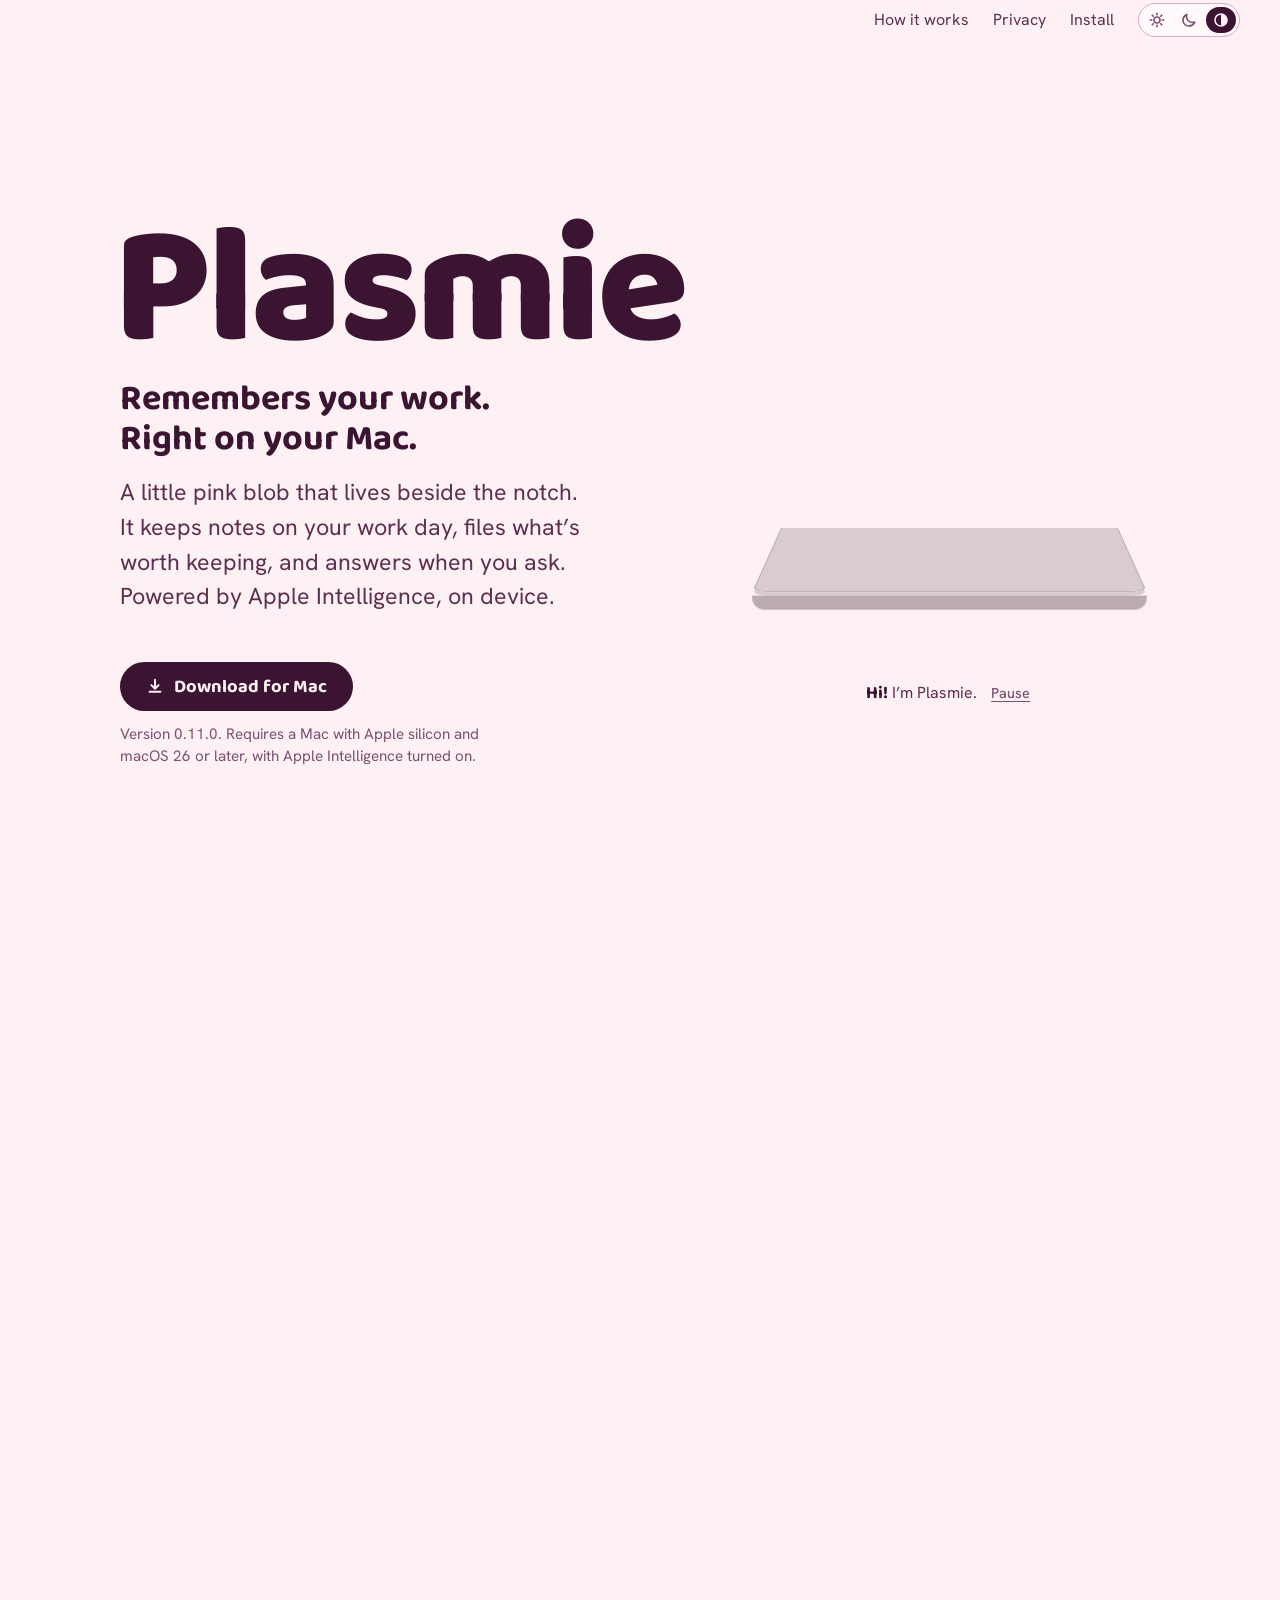
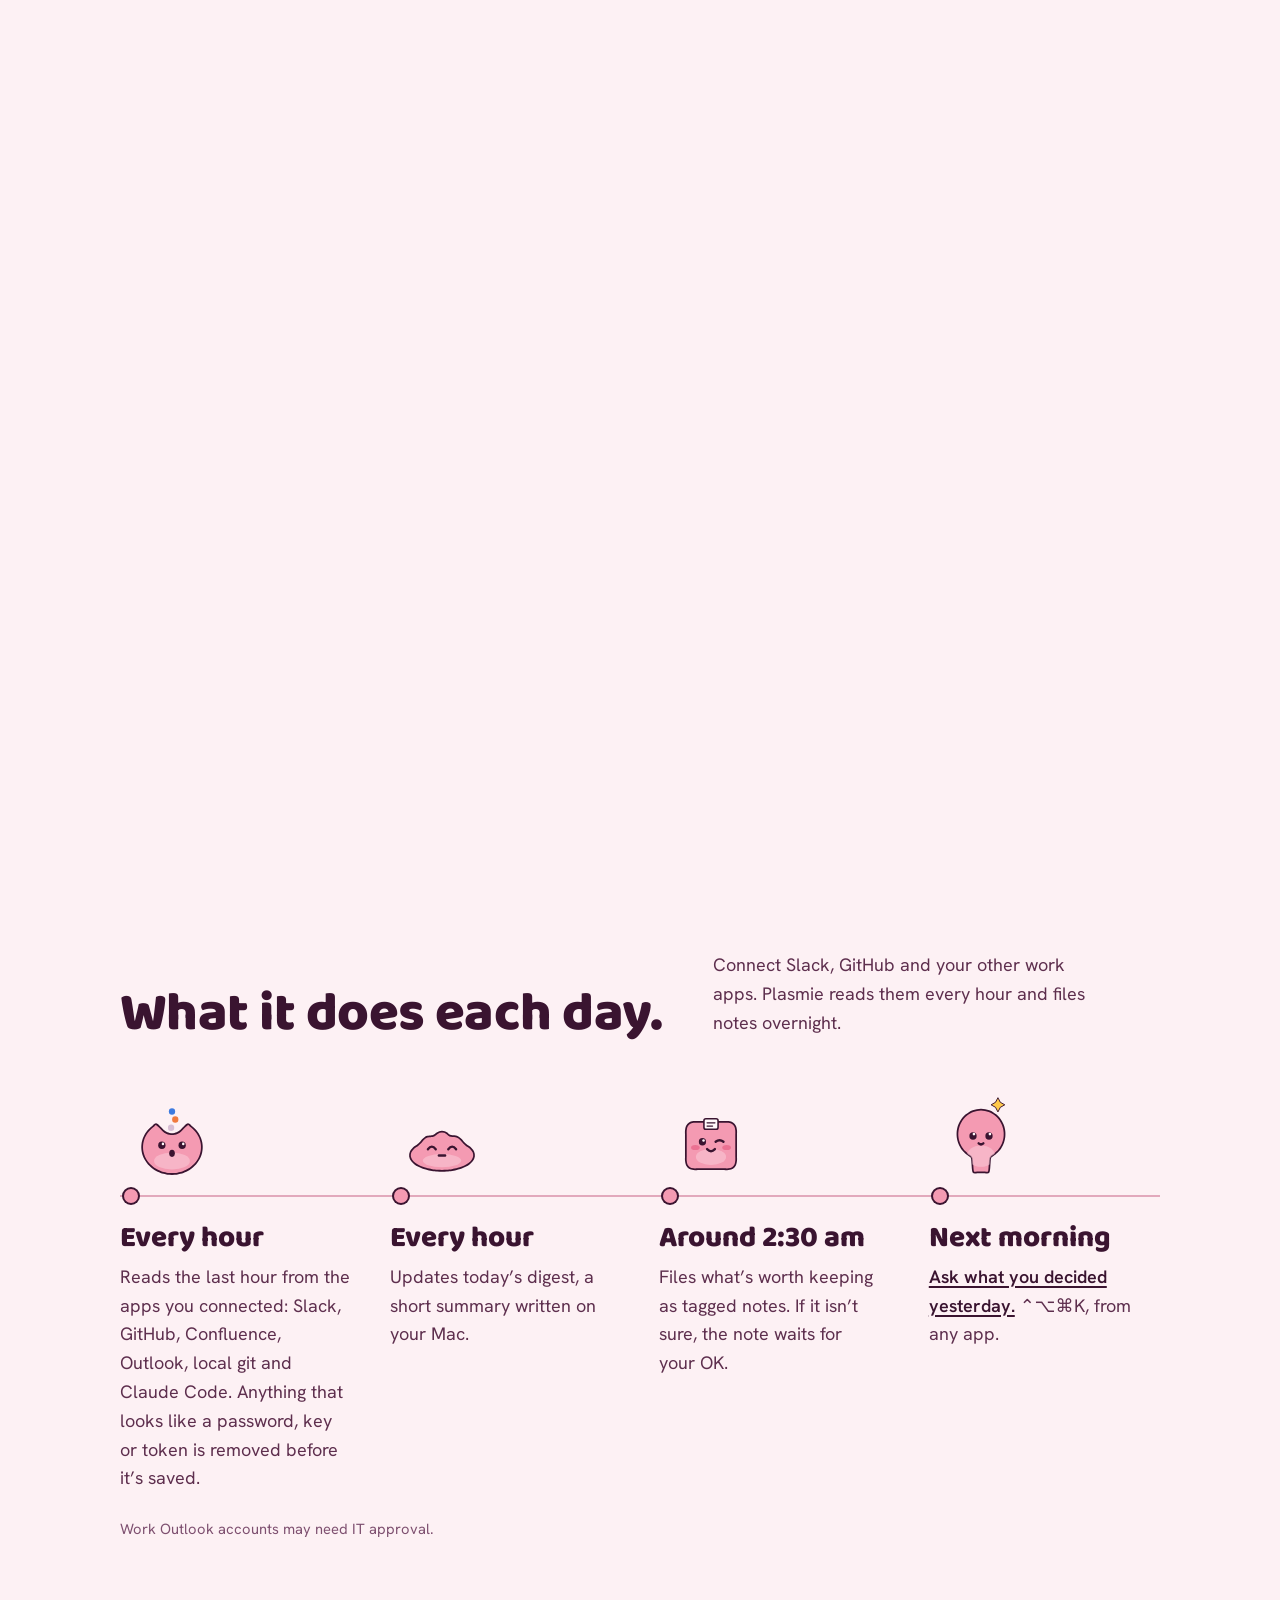
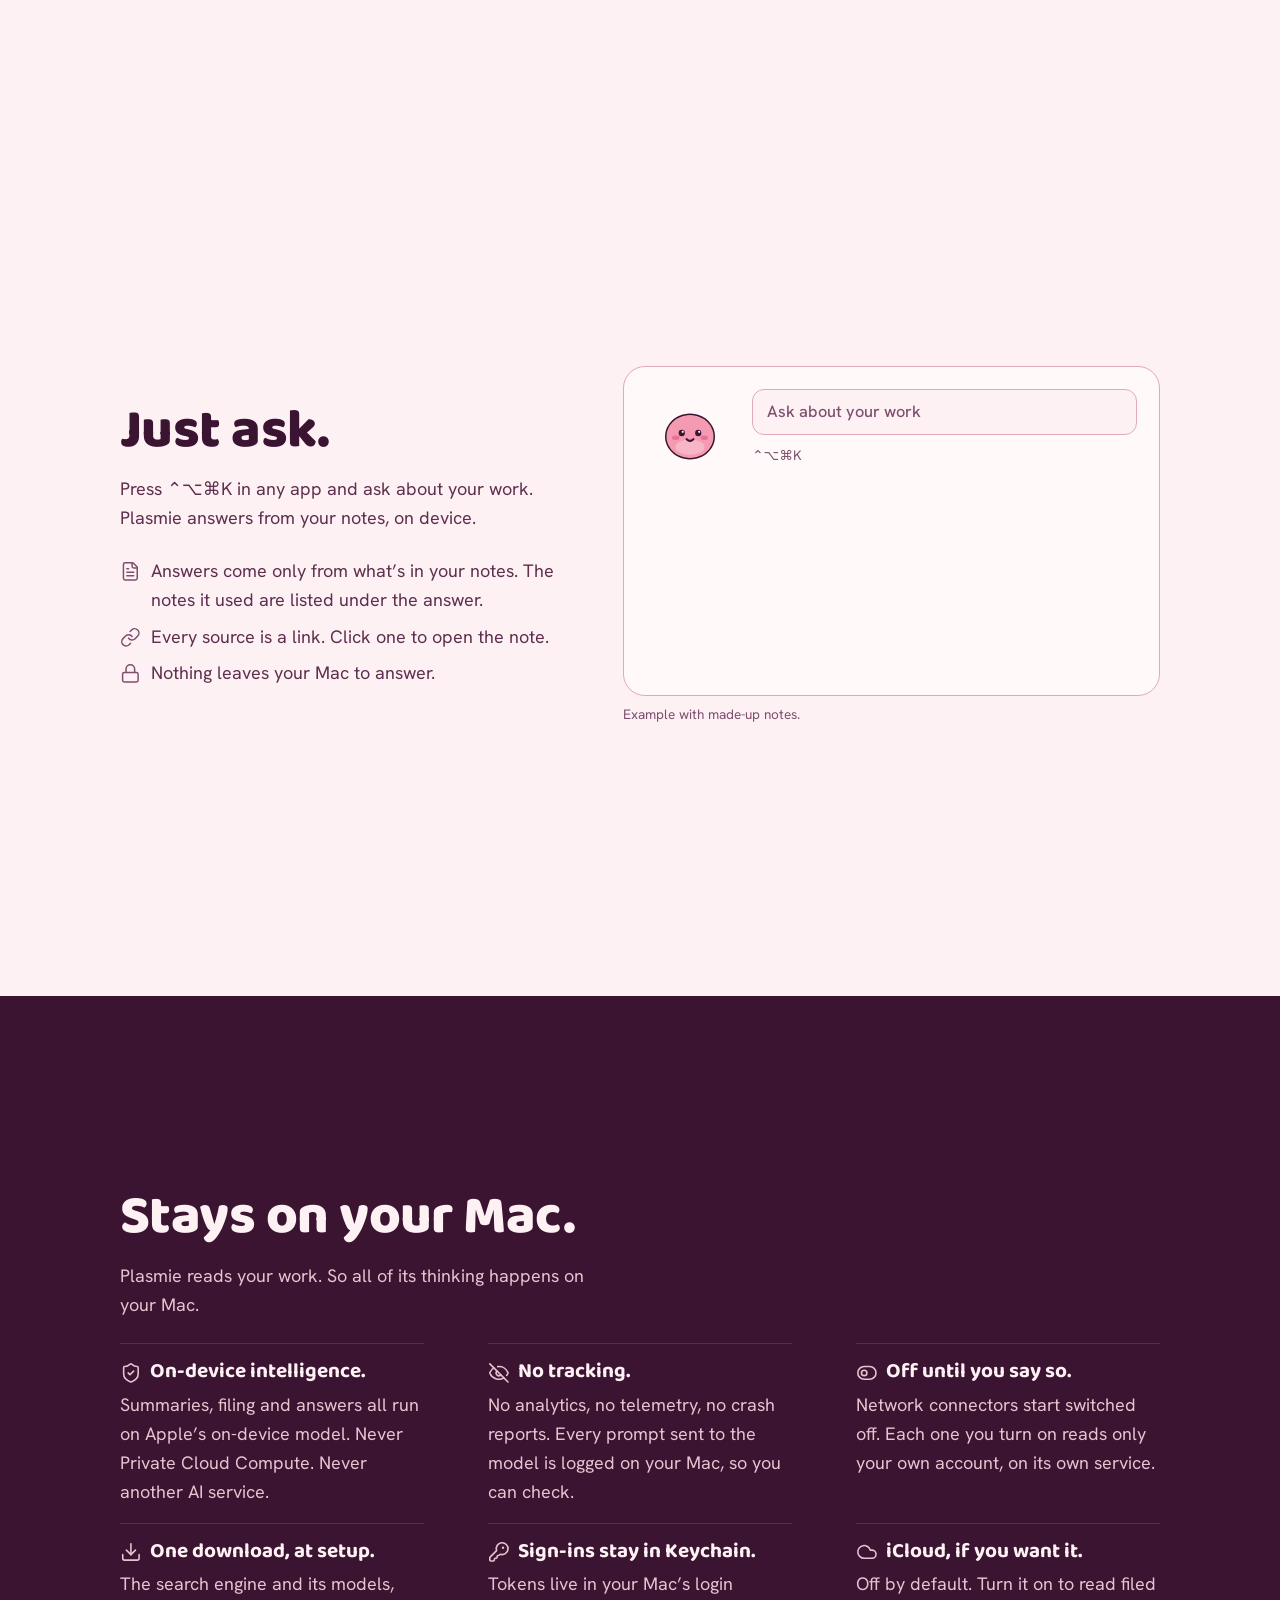
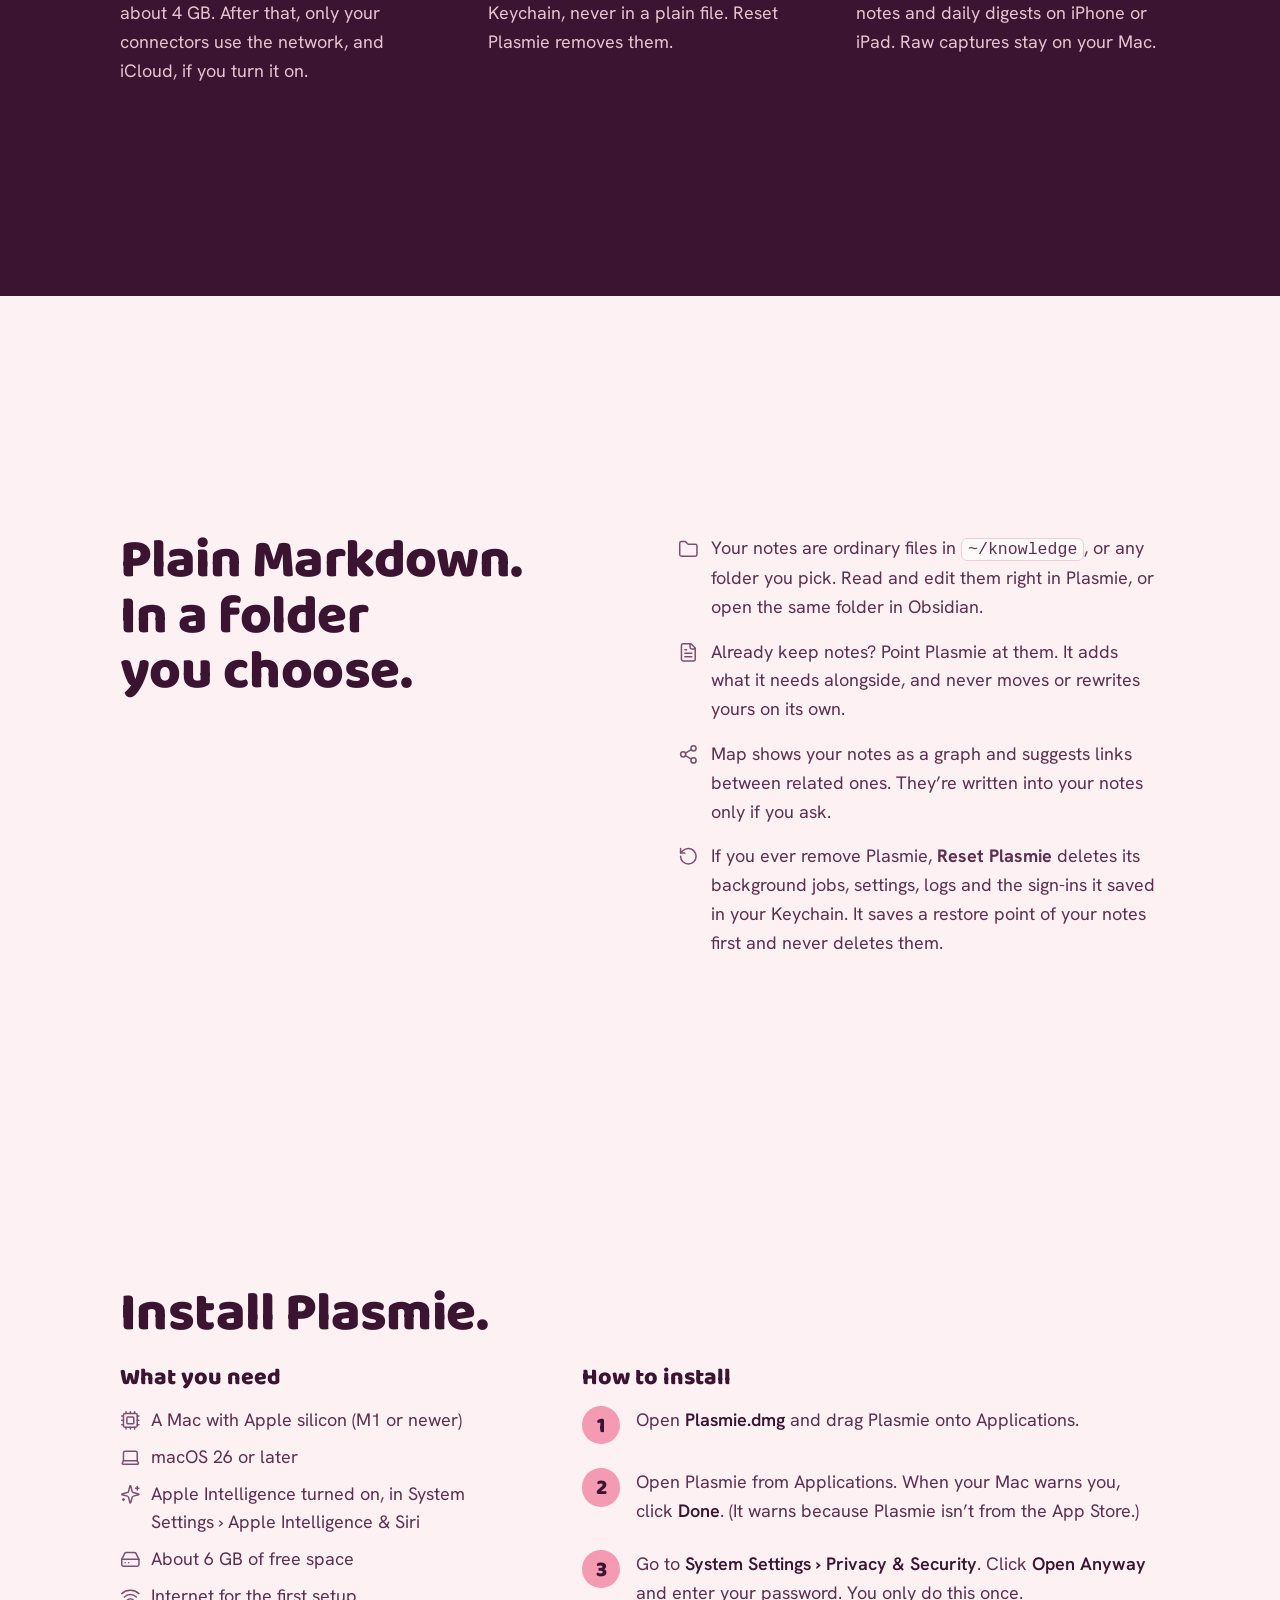
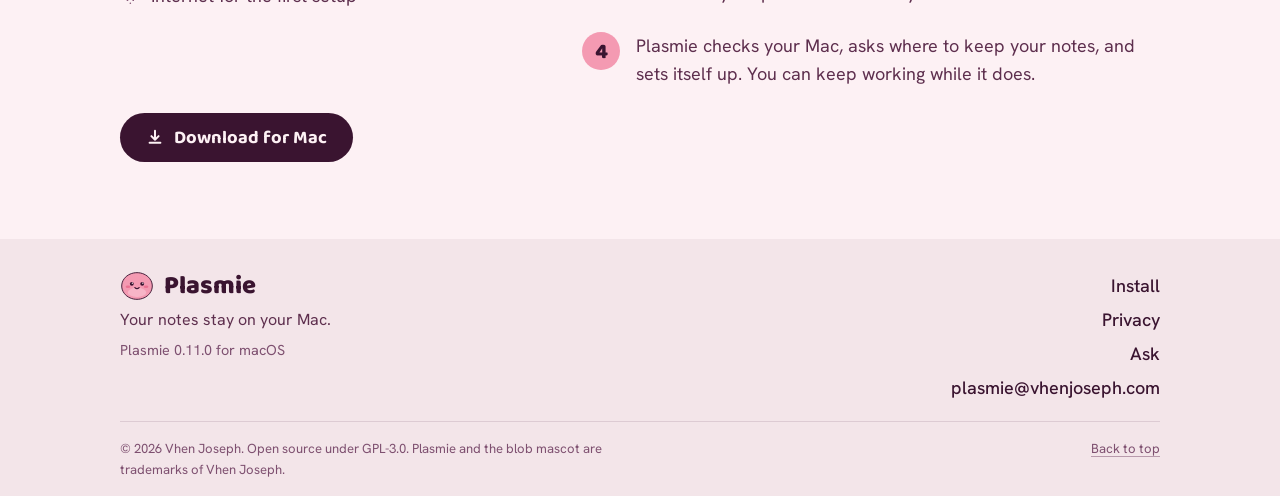
==== commit ecc008f3: "Download buttons link to the versioned release DMG; /release keeps them current" ====
--- a/index.html
+++ b/index.html
@@ -82,9 +82,8 @@
       <p class="tagline">Remembers your work. Right on your Mac.</p>
       <p class="lede">A little pink blob that lives beside the notch. It keeps notes on your work day, files what’s worth keeping, and answers when you ask. Powered by Apple Intelligence, on device.</p>
       <div class="get">
-        <!-- TODO(download): replace with the real DMG URL, e.g. a GitHub release asset
-             https://github.com/OWNER/REPO/releases/latest/download/Plasmie.dmg -->
-        <a class="button" href="/download/Plasmie.dmg" download>
+        <!-- /release rewrites this link (data-plasmie-download) to the latest release's DMG. -->
+        <a class="button" href="https://github.com/techykamatis/plasmie/releases/download/v0.11.0/Plasmie-0.11.0.dmg" data-plasmie-download>
           <svg viewBox="0 0 20 20" aria-hidden="true"><path d="M10 3v10m0 0-4-4m4 4 4-4M4 16.5h12" fill="none" stroke="currentColor" stroke-width="2.2" stroke-linecap="round" stroke-linejoin="round"/></svg>
           Download for Mac
         </a>
@@ -270,8 +269,8 @@
         </div>
       </div>
       <div class="get">
-        <!-- TODO(download): same URL as the button at the top -->
-        <a class="button" href="/download/Plasmie.dmg" download>
+        <!-- /release rewrites this link too (data-plasmie-download). -->
+        <a class="button" href="https://github.com/techykamatis/plasmie/releases/download/v0.11.0/Plasmie-0.11.0.dmg" data-plasmie-download>
           <svg viewBox="0 0 20 20" aria-hidden="true"><path d="M10 3v10m0 0-4-4m4 4 4-4M4 16.5h12" fill="none" stroke="currentColor" stroke-width="2.2" stroke-linecap="round" stroke-linejoin="round"/></svg>
           Download for Mac
         </a>
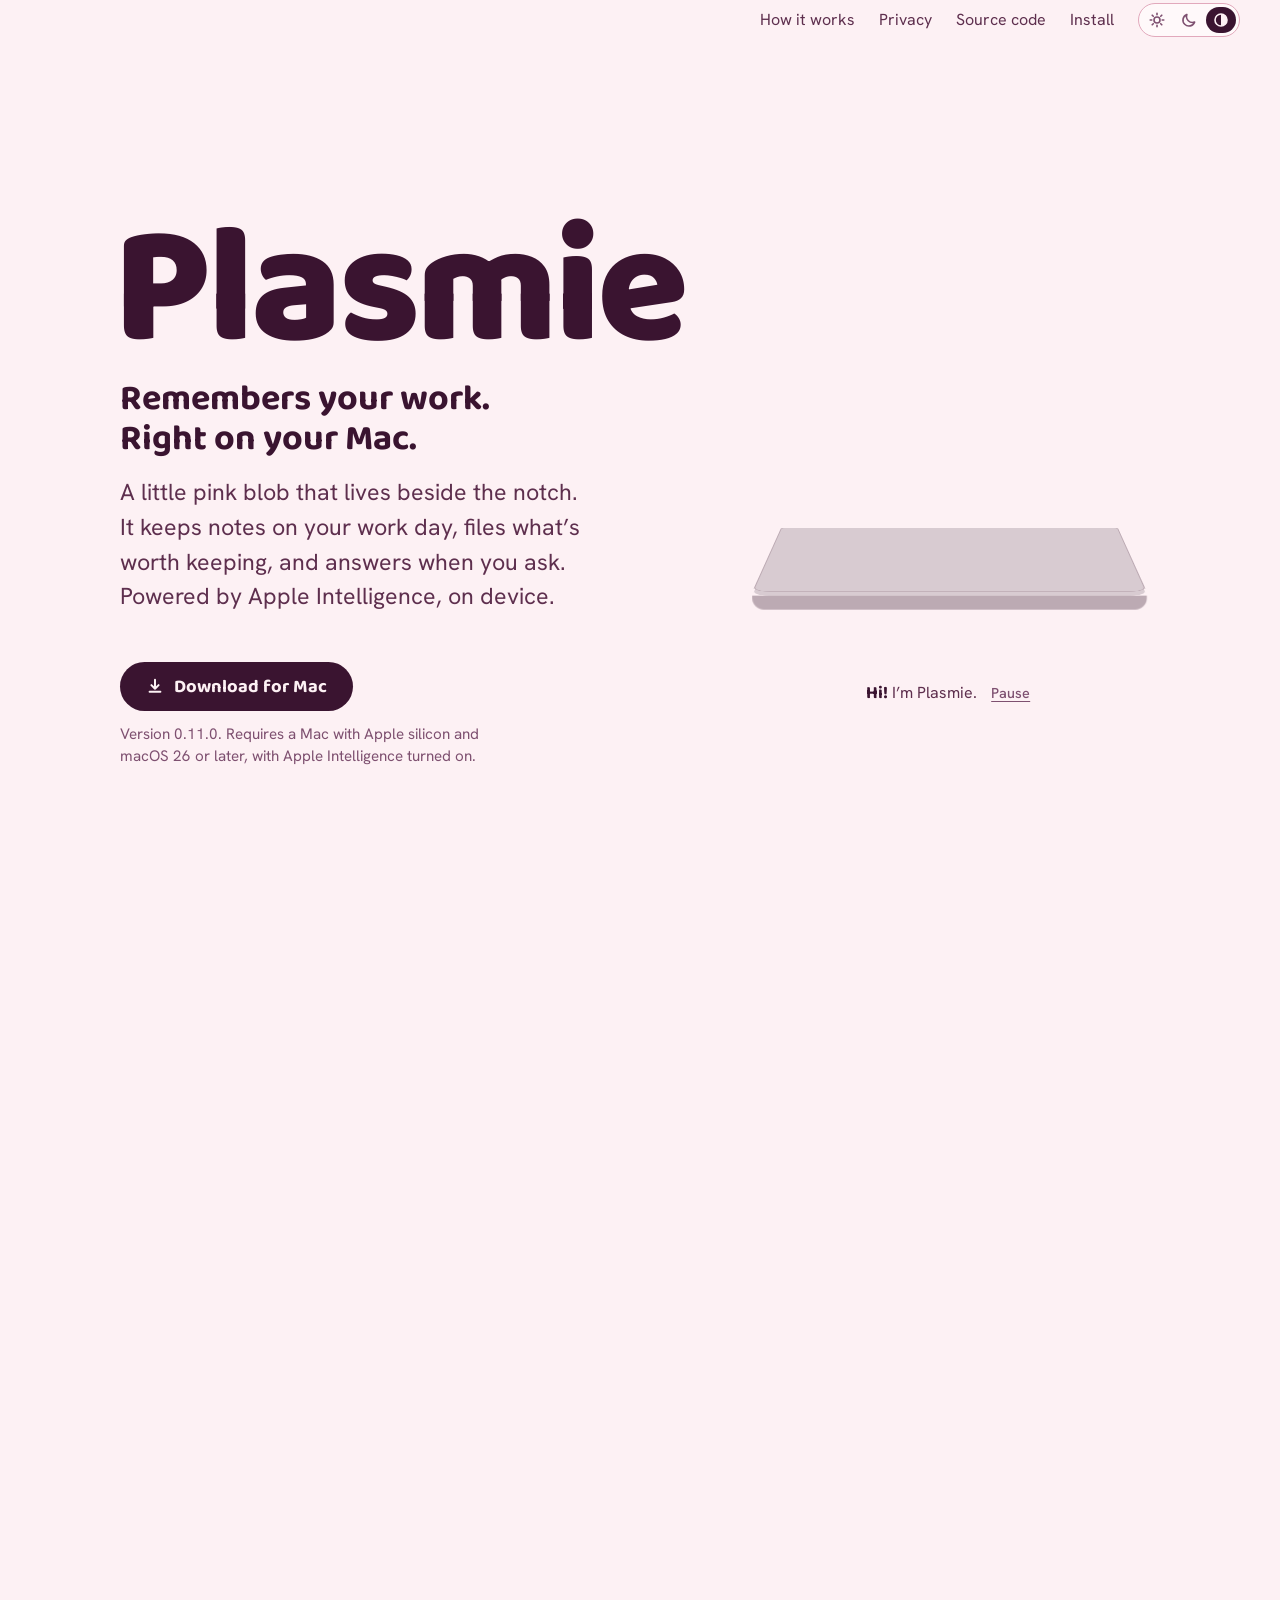
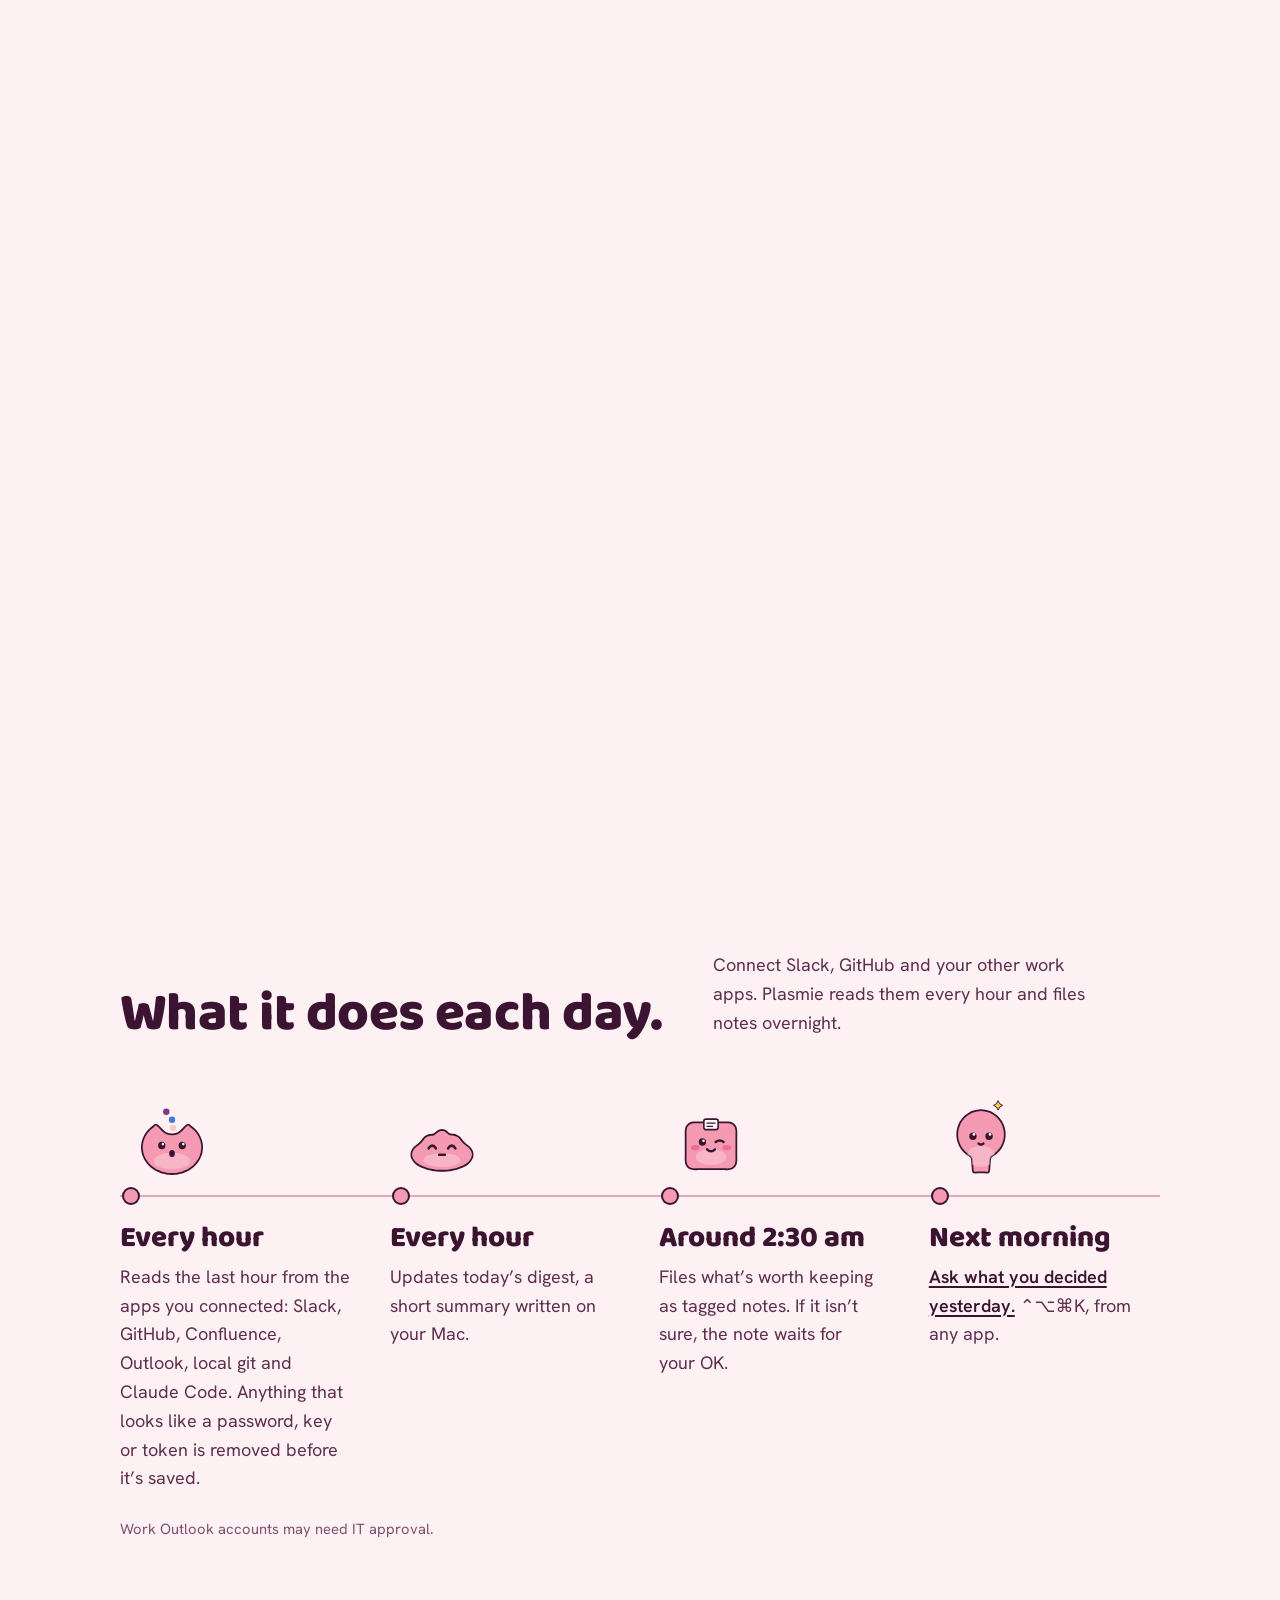
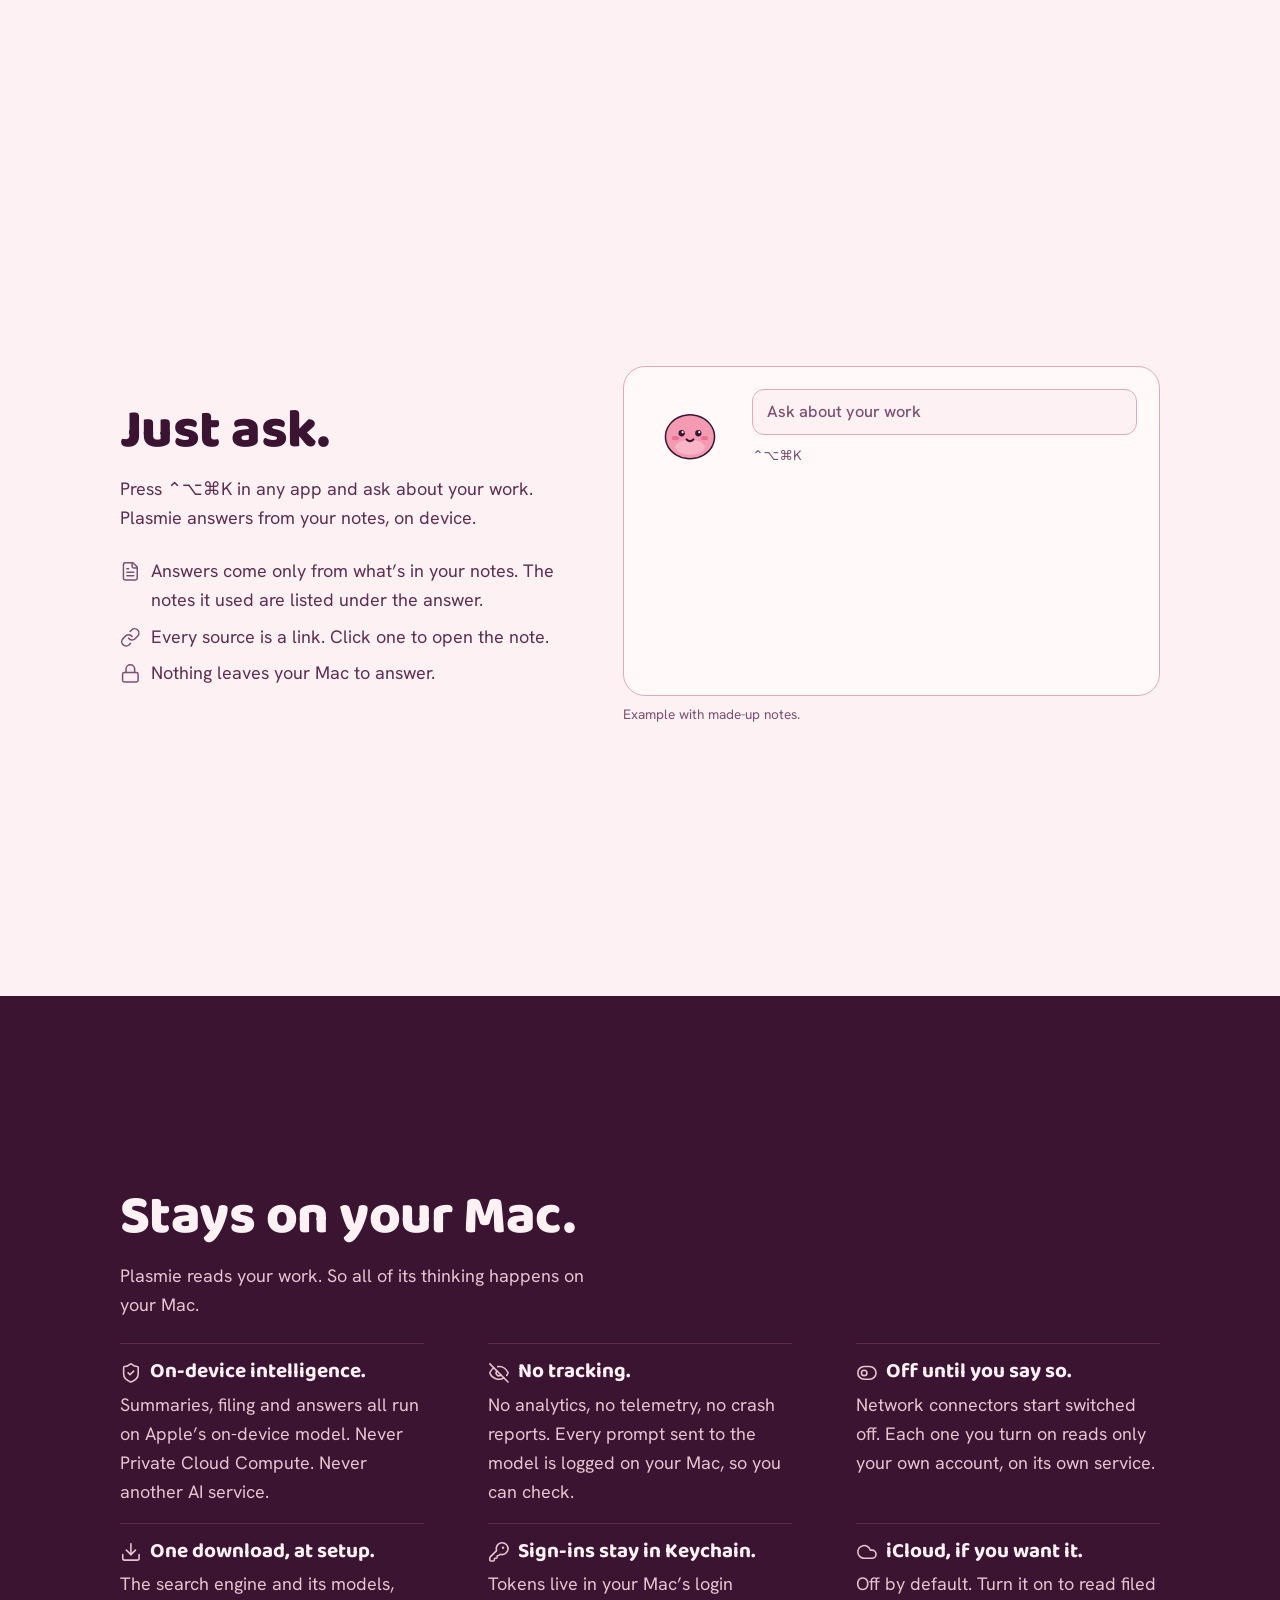
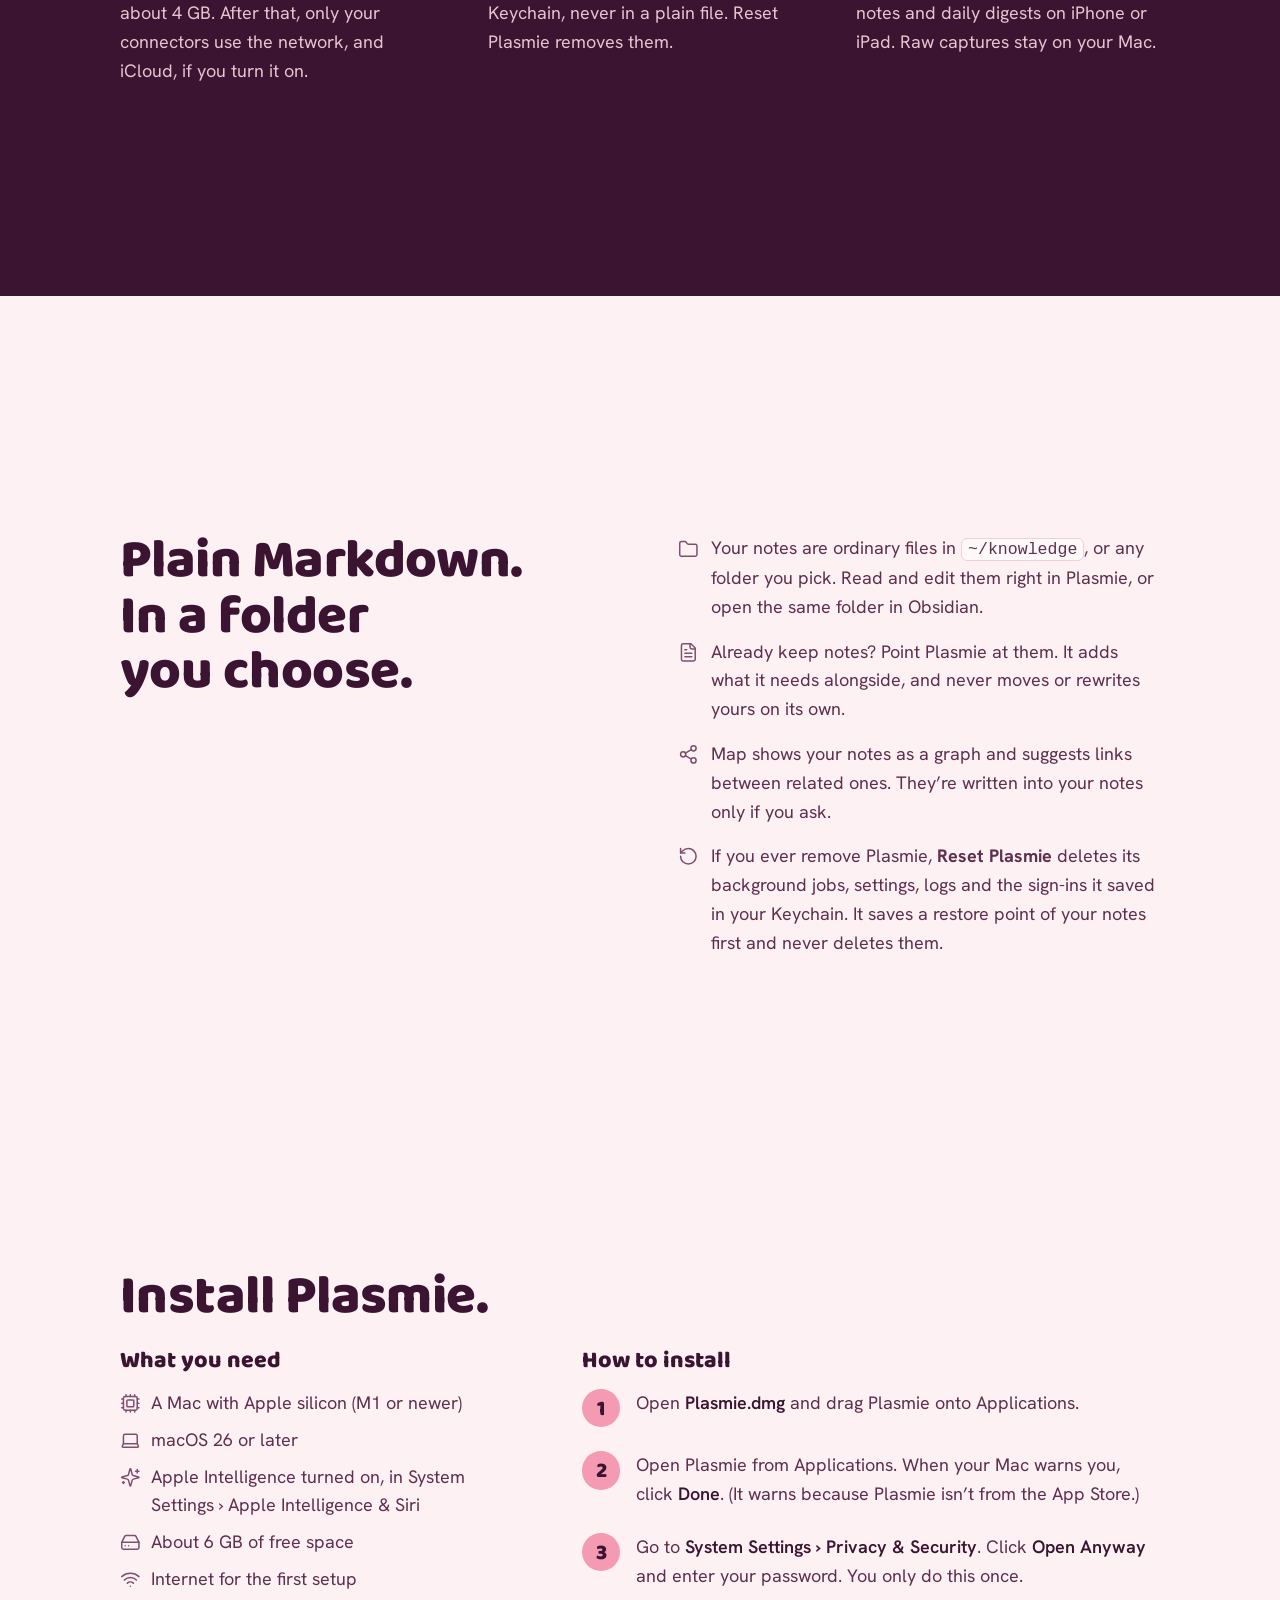
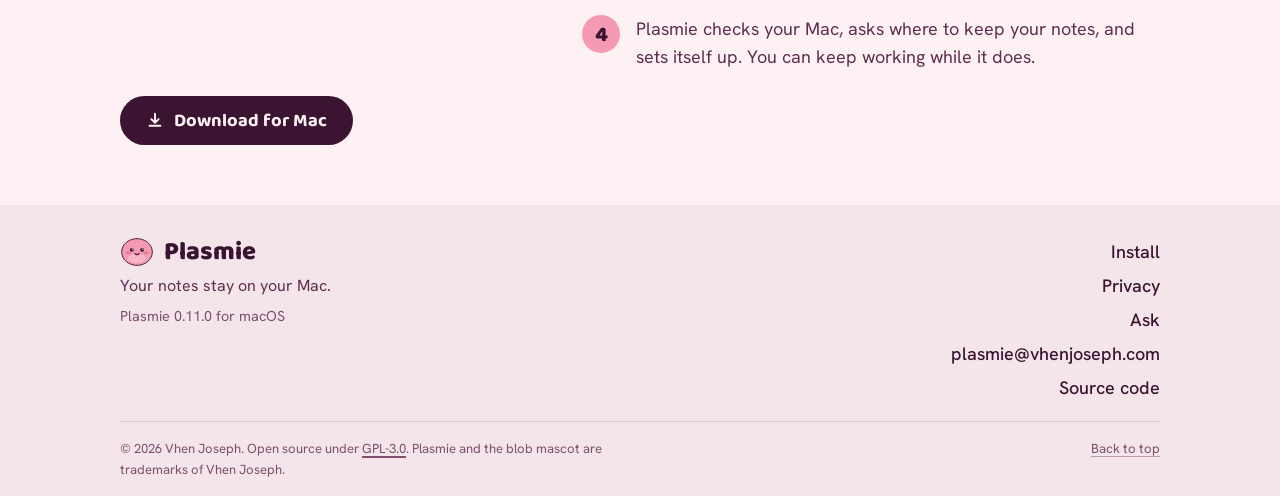
==== commit d8094b26: "Link the source code: header, footer, and the GPL-3.0 licence line" ====
--- a/index.html
+++ b/index.html
@@ -61,8 +61,8 @@
     <div class="links">
       <a href="#day">How it works</a>
       <a href="#private">Privacy</a>
+      <a href="https://github.com/techykamatis/plasmie">Source code</a>
       <a href="#install" class="nav-get">Install</a>
-      <!-- TODO(github): add a GitHub link here when the repo is public (removed for now). -->
     </div>
     <div class="theme" role="group" aria-label="Colour theme">
       <button type="button" data-theme-set="light" aria-pressed="false" aria-label="Light" title="Light"><svg viewBox="0 0 16 16" aria-hidden="true"><circle cx="8" cy="8" r="3" fill="none" stroke="currentColor" stroke-width="1.6"/><path d="M8 1.2v1.6M8 13.2v1.6M1.2 8h1.6M13.2 8h1.6M3.2 3.2l1.1 1.1M11.7 11.7l1.1 1.1M3.2 12.8l1.1-1.1M11.7 4.3l1.1-1.1" stroke="currentColor" stroke-width="1.6" stroke-linecap="round"/></svg></button>
@@ -292,12 +292,11 @@
         <li><a href="#private">Privacy</a></li>
         <li><a href="#ask">Ask</a></li>
         <li><a href="mailto:plasmie@vhenjoseph.com">plasmie@vhenjoseph.com</a></li>
-        <!-- TODO(github): the repo isn't public yet. When it is, add
-             <li><a href="https://github.com/OWNER/REPO">GitHub</a></li> here and in the header nav. -->
+        <li><a href="https://github.com/techykamatis/plasmie">Source code</a></li>
       </ul>
     </nav>
     <div class="foot-legal">
-      <p>© 2026 Vhen Joseph. Open source under GPL-3.0. Plasmie and the blob mascot are trademarks of Vhen Joseph.</p>
+      <p>© 2026 Vhen Joseph. Open source under <a href="https://github.com/techykamatis/plasmie/blob/main/LICENSE">GPL-3.0</a>. Plasmie and the blob mascot are trademarks of Vhen Joseph.</p>
       <a class="foot-top" href="#main">Back to top</a>
     </div>
   </div>
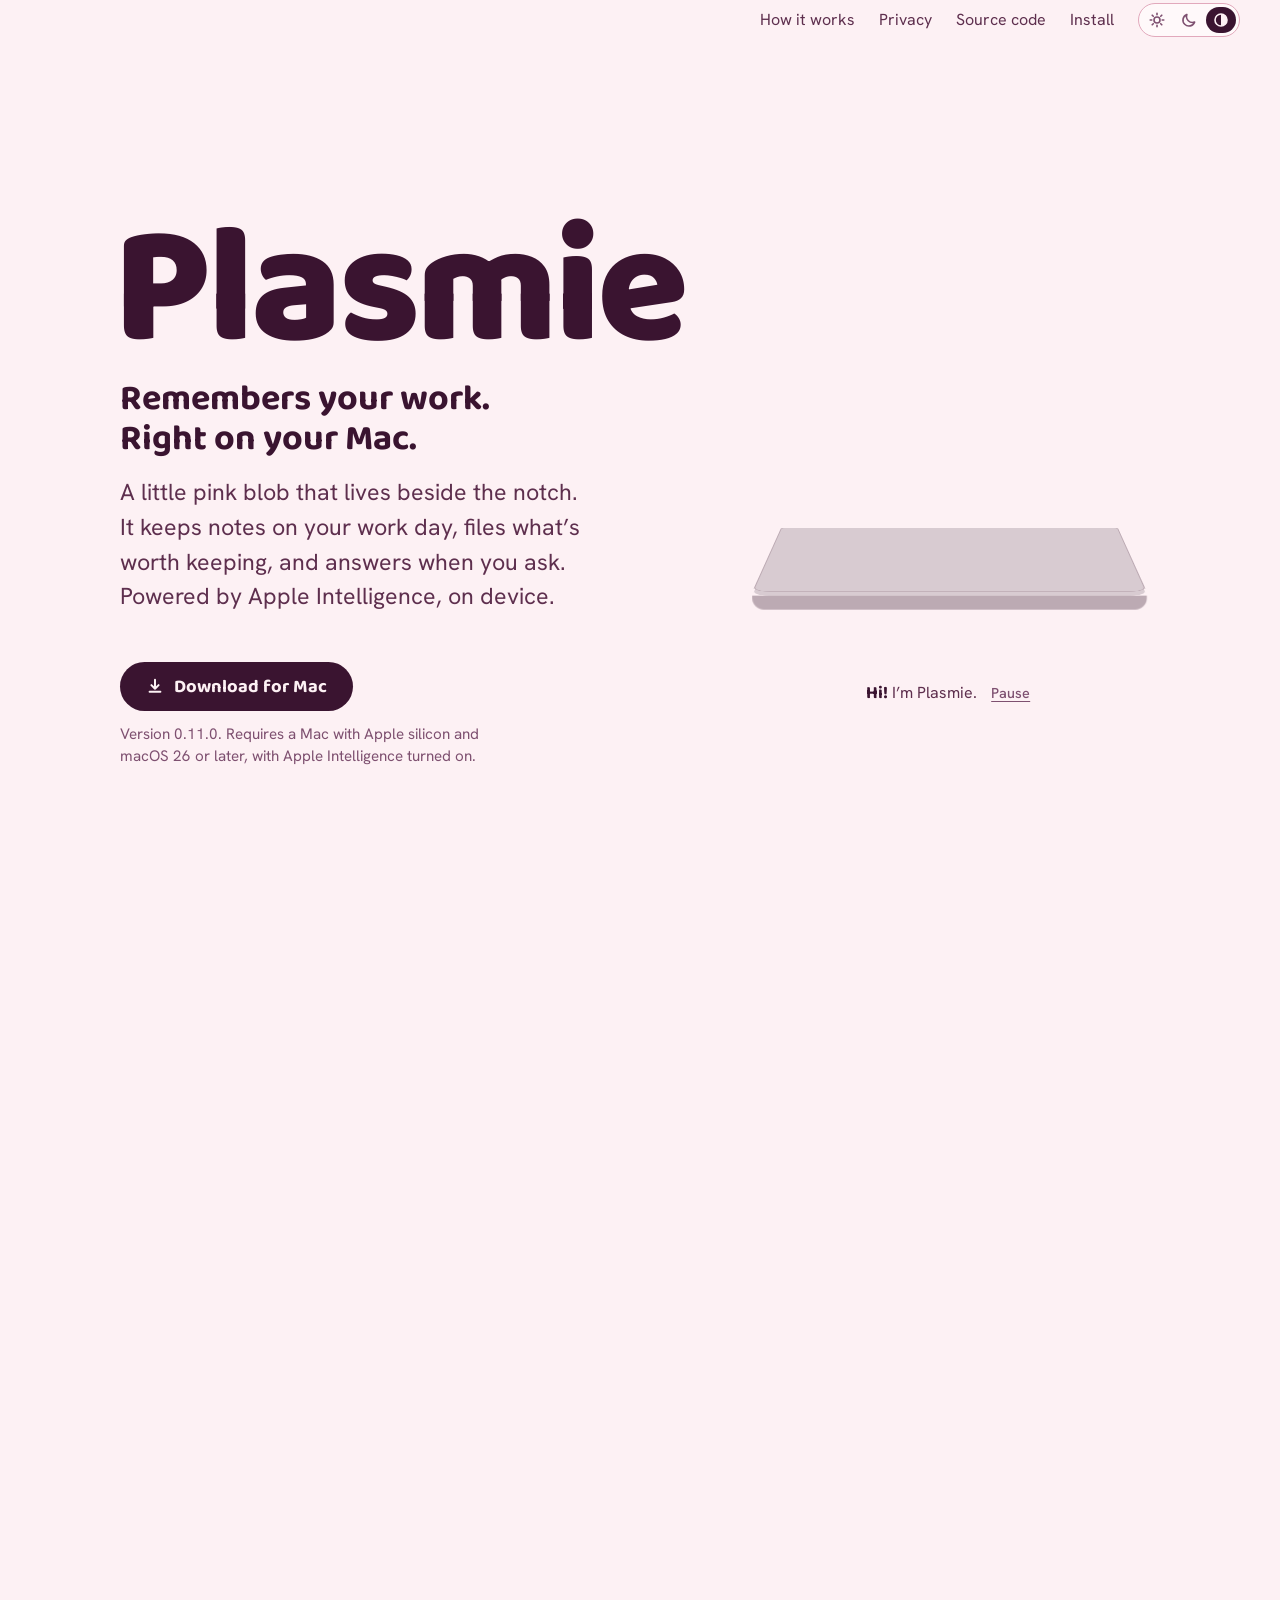
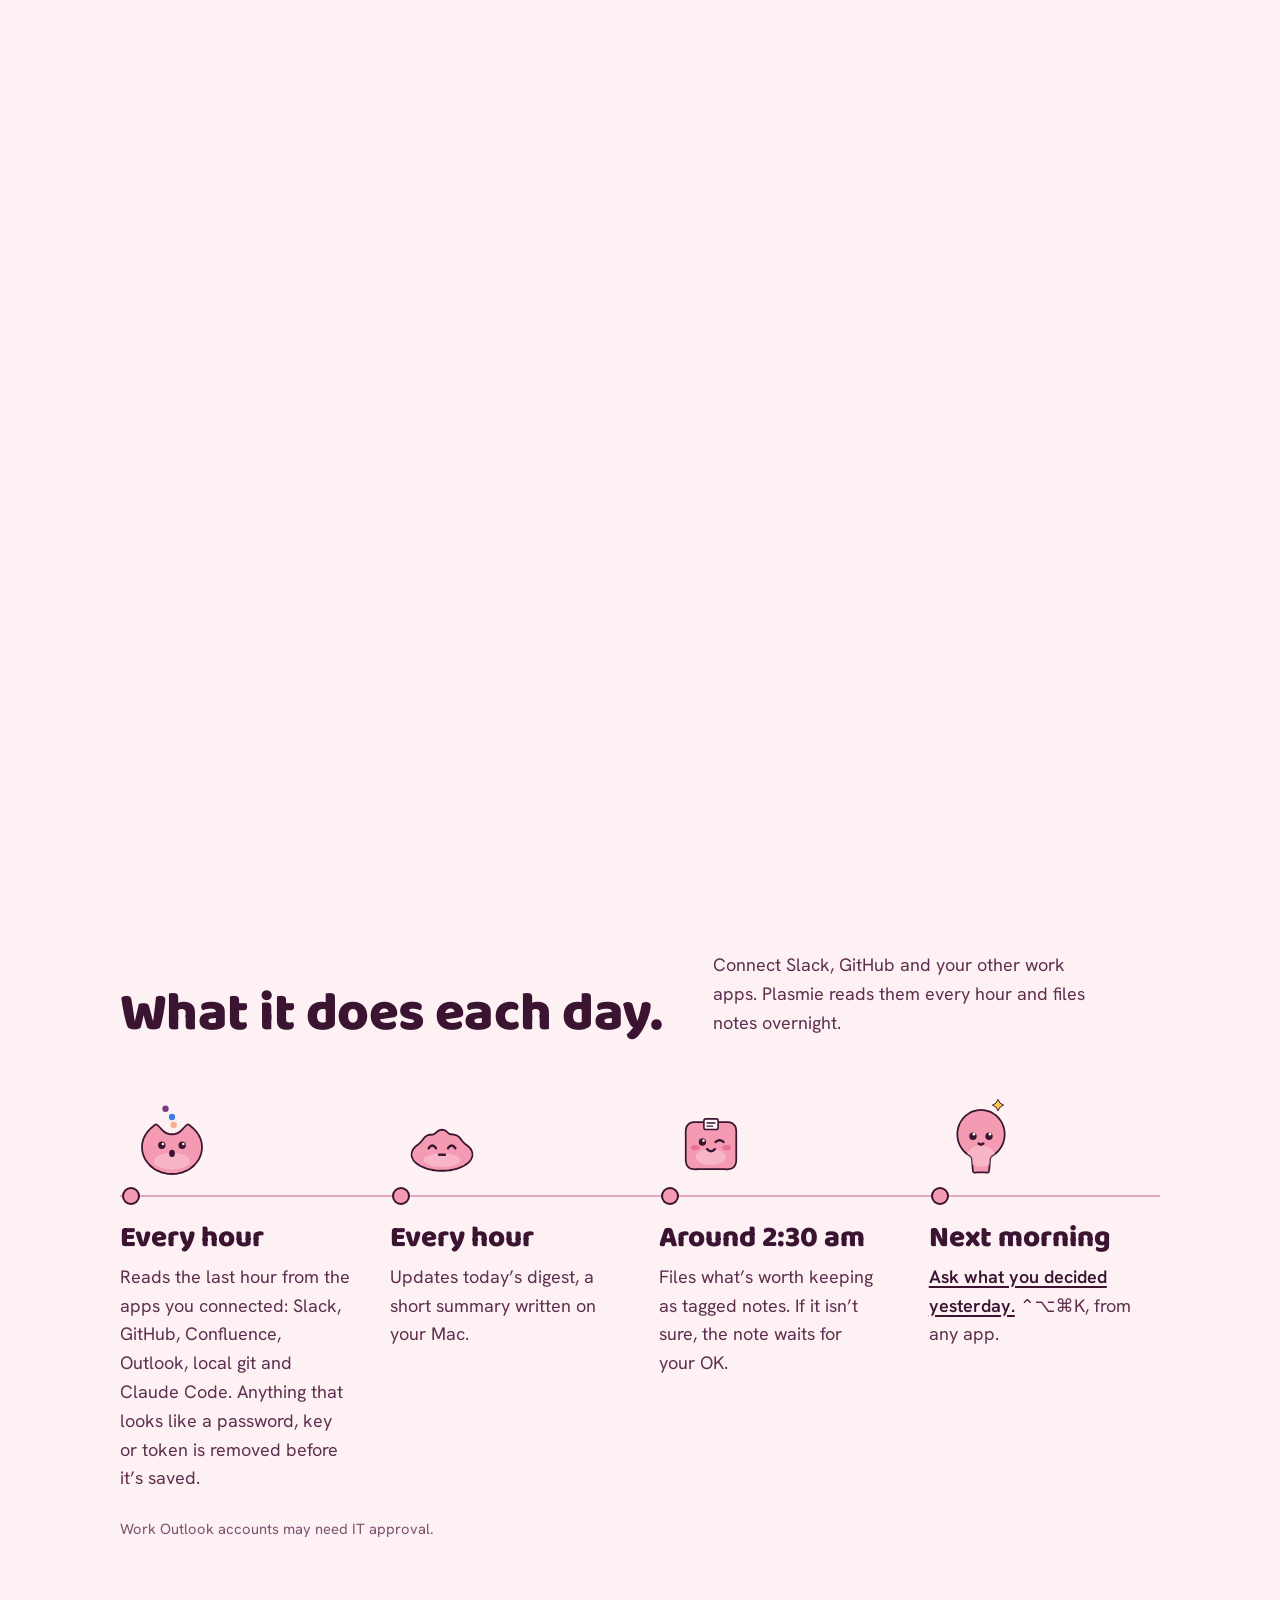
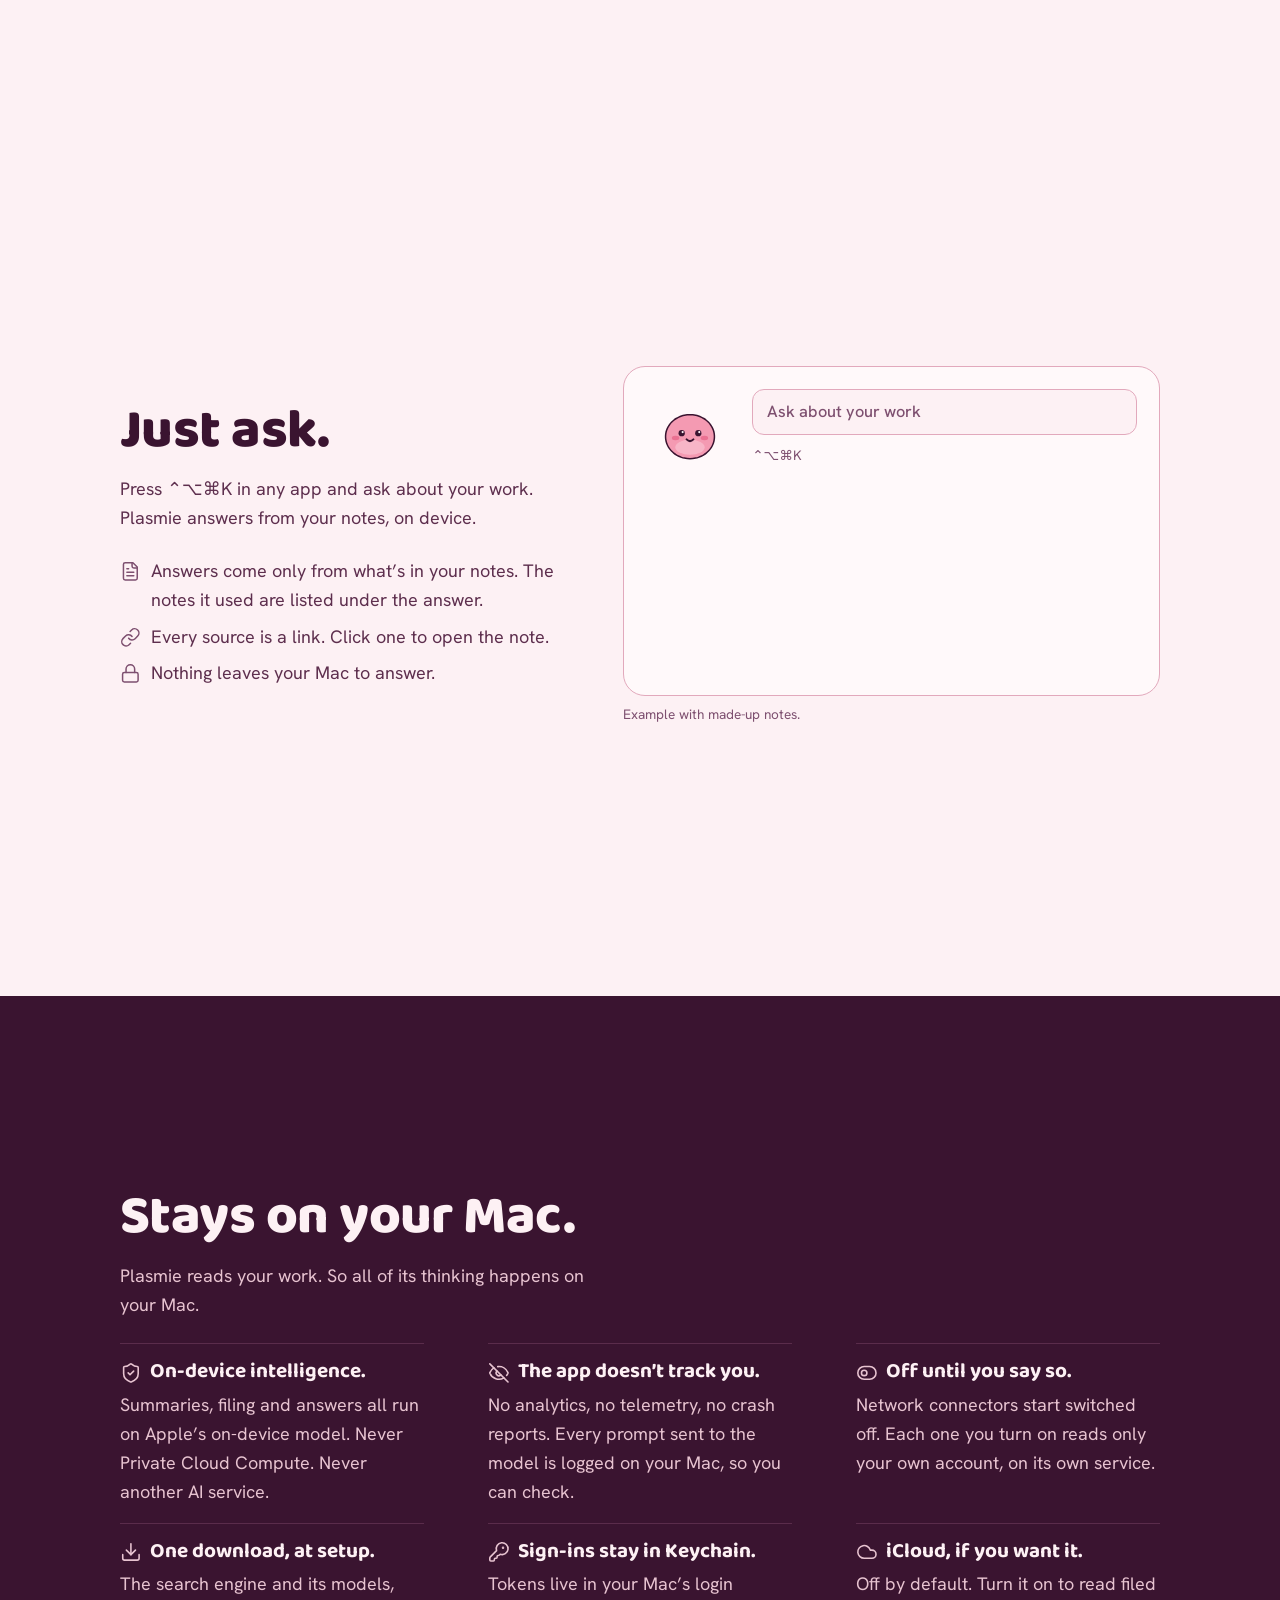
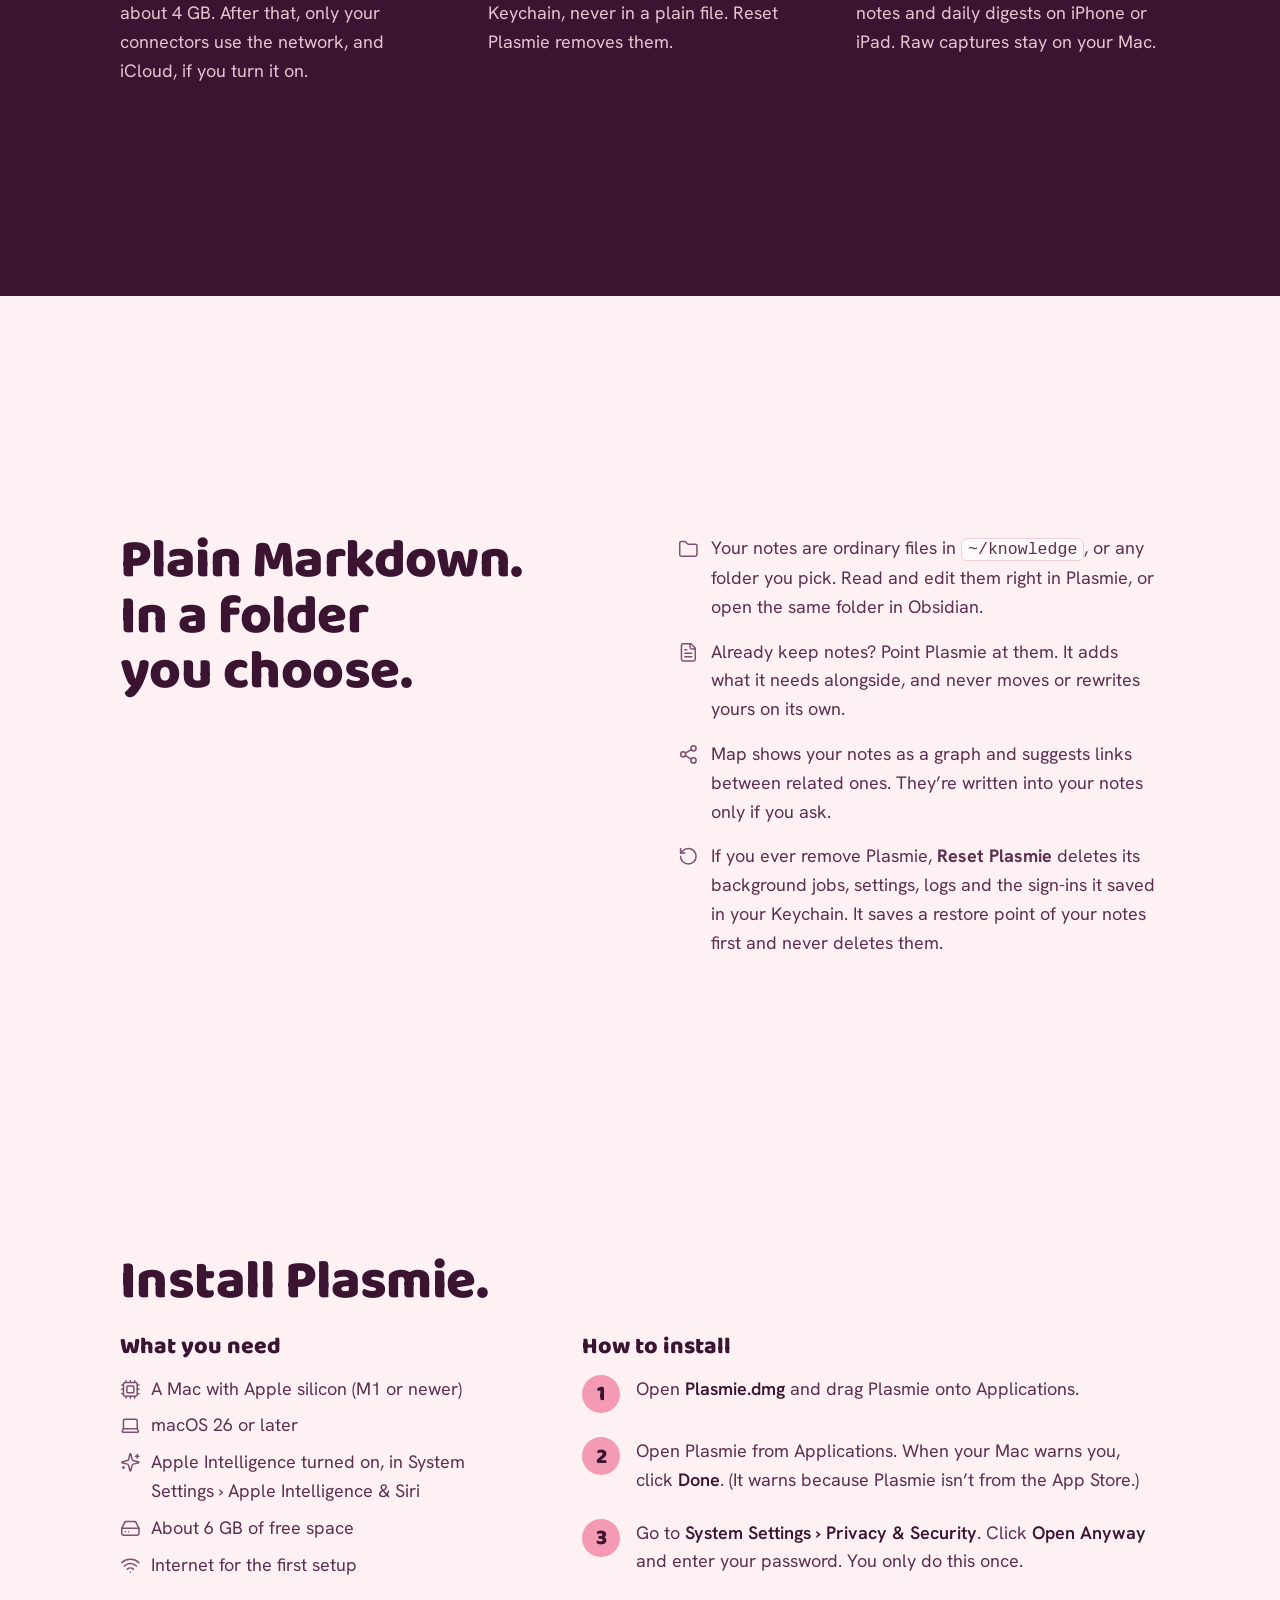
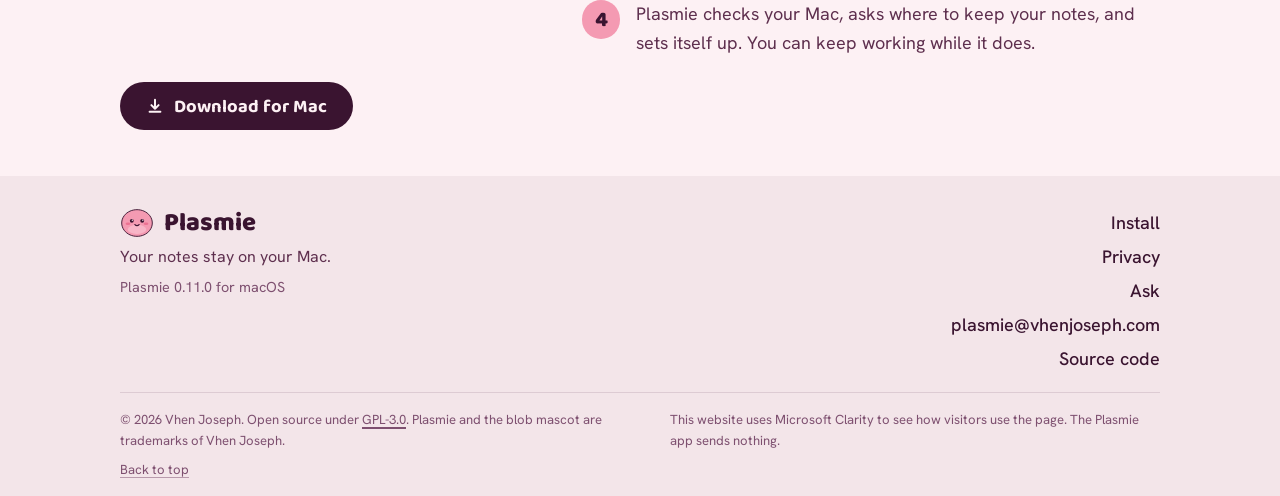
==== commit 719f8435: "Add Microsoft Clarity to the website, and say plainly that it's the site, not the app" ====
--- a/index.html
+++ b/index.html
@@ -30,6 +30,14 @@
 <link rel="preconnect" href="https://fonts.gstatic.com" crossorigin>
 <link rel="stylesheet" href="https://fonts.googleapis.com/css2?family=Baloo+2:wght@700;800&family=Hanken+Grotesk:wght@400;500;600&display=swap">
 <link rel="stylesheet" href="/assets/site.css">
+<script>
+  /* Microsoft Clarity: how visitors use this website (not the app; the app sends nothing). */
+  (function(c,l,a,r,i,t,y){
+    c[a]=c[a]||function(){(c[a].q=c[a].q||[]).push(arguments)};
+    t=l.createElement(r);t.async=1;t.src="https://www.clarity.ms/tag/"+i;
+    y=l.getElementsByTagName(r)[0];y.parentNode.insertBefore(t,y);
+  })(window, document, "clarity", "script", "z0qp6omvlx");
+</script>
 </head>
 <body>
 <!-- Icons: Lucide v0.525.0 (ISC licence, see README). One sprite, used with <svg><use href="#i-name"/></svg>. -->
@@ -212,7 +220,7 @@
       <p class="intro">Plasmie reads your work. So all of its thinking happens on your Mac.</p>
       <dl class="facts">
         <div><dt><svg class="icon" aria-hidden="true"><use href="#i-shield-check"/></svg>On-device intelligence.</dt><dd>Summaries, filing and answers all run on Apple’s on-device model. Never Private Cloud Compute. Never another AI service.</dd></div>
-        <div><dt><svg class="icon" aria-hidden="true"><use href="#i-eye-off"/></svg>No tracking.</dt><dd>No analytics, no telemetry, no crash reports. Every prompt sent to the model is logged on your Mac, so you can check.</dd></div>
+        <div><dt><svg class="icon" aria-hidden="true"><use href="#i-eye-off"/></svg>The app doesn’t track you.</dt><dd>No analytics, no telemetry, no crash reports. Every prompt sent to the model is logged on your Mac, so you can check.</dd></div>
         <div><dt><svg class="icon" aria-hidden="true"><use href="#i-toggle-left"/></svg>Off until you say so.</dt><dd>Network connectors start switched off. Each one you turn on reads only your own account, on its own service.</dd></div>
         <div><dt><svg class="icon" aria-hidden="true"><use href="#i-download"/></svg>One download, at setup.</dt><dd>The search engine and its models, about 4&nbsp;GB. After that, only your connectors use the network, and iCloud, if you turn it on.</dd></div>
         <div><dt><svg class="icon" aria-hidden="true"><use href="#i-key-round"/></svg>Sign-ins stay in Keychain.</dt><dd>Tokens live in your Mac’s login Keychain, never in a plain file. Reset Plasmie removes them.</dd></div>
@@ -297,6 +305,7 @@
     </nav>
     <div class="foot-legal">
       <p>© 2026 Vhen Joseph. Open source under <a href="https://github.com/techykamatis/plasmie/blob/main/LICENSE">GPL-3.0</a>. Plasmie and the blob mascot are trademarks of Vhen Joseph.</p>
+      <p>This website uses Microsoft Clarity to see how visitors use the page. The Plasmie app sends nothing.</p>
       <a class="foot-top" href="#main">Back to top</a>
     </div>
   </div>
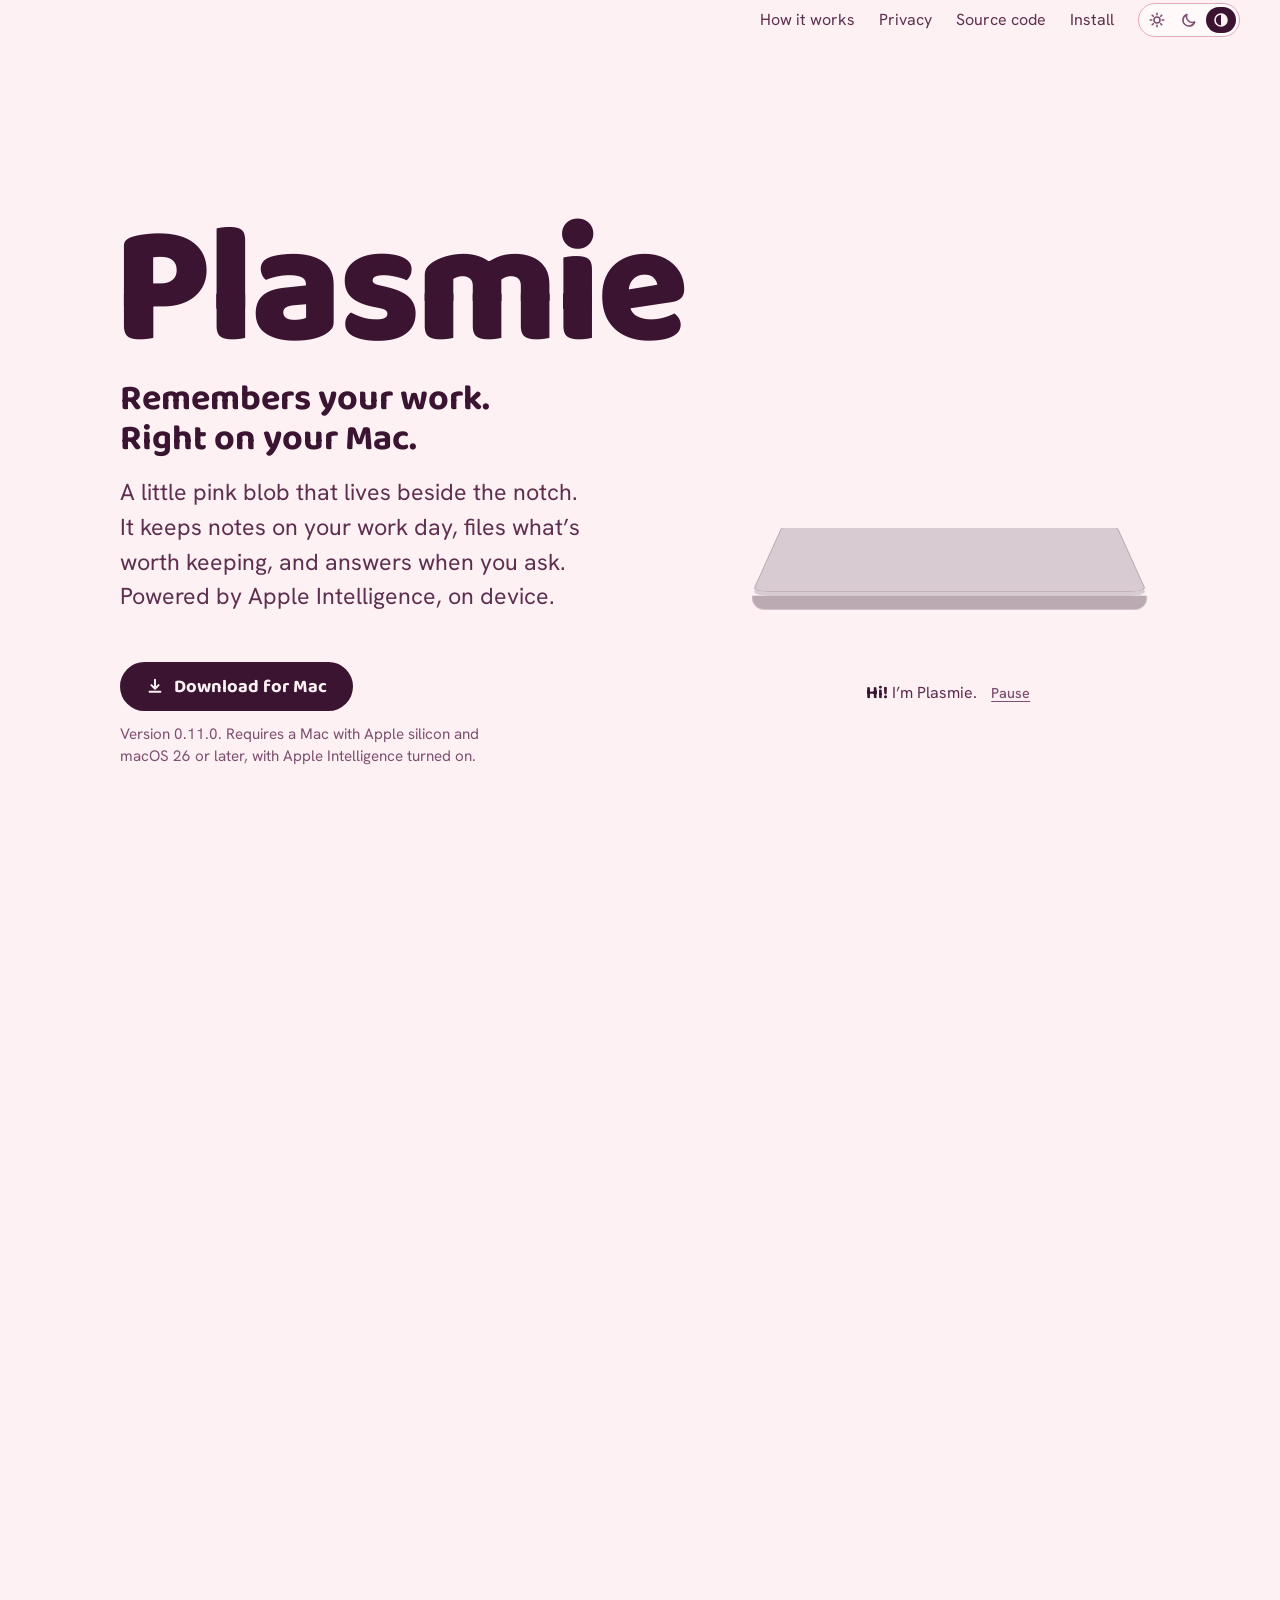
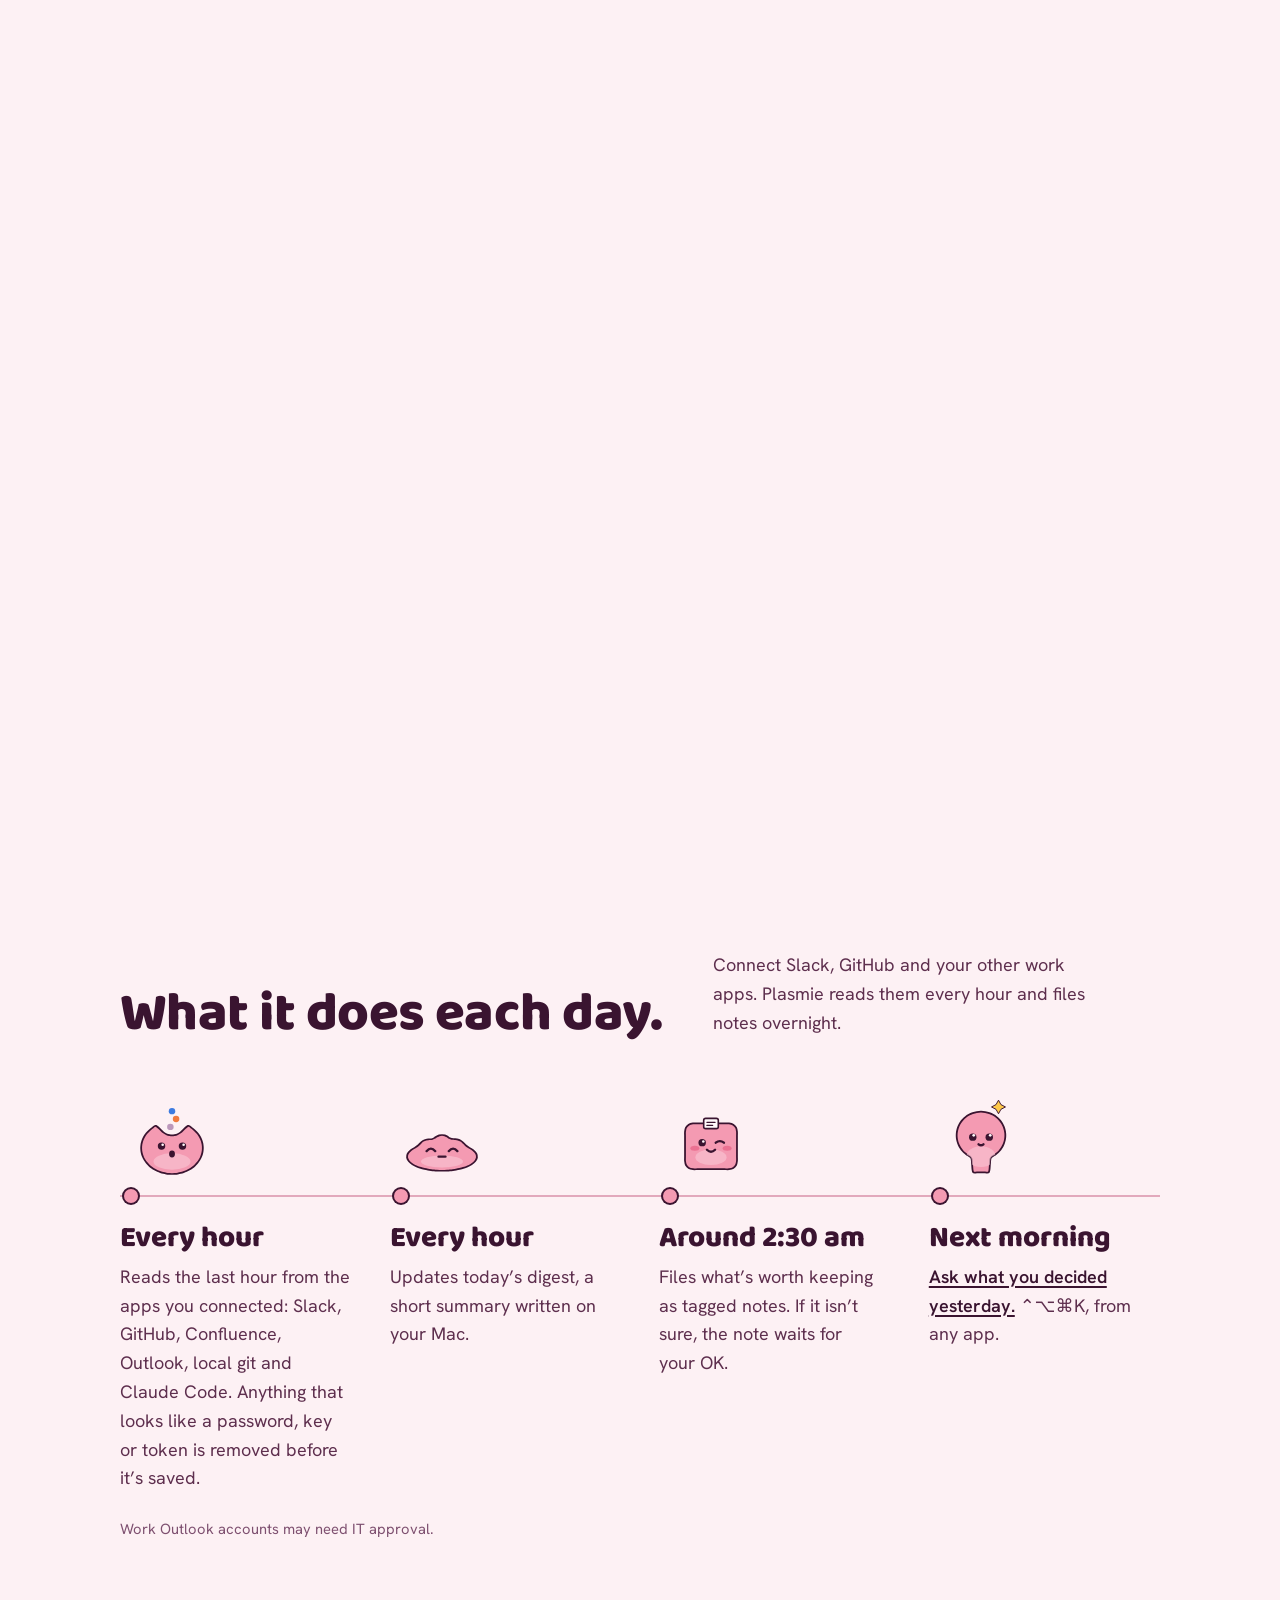
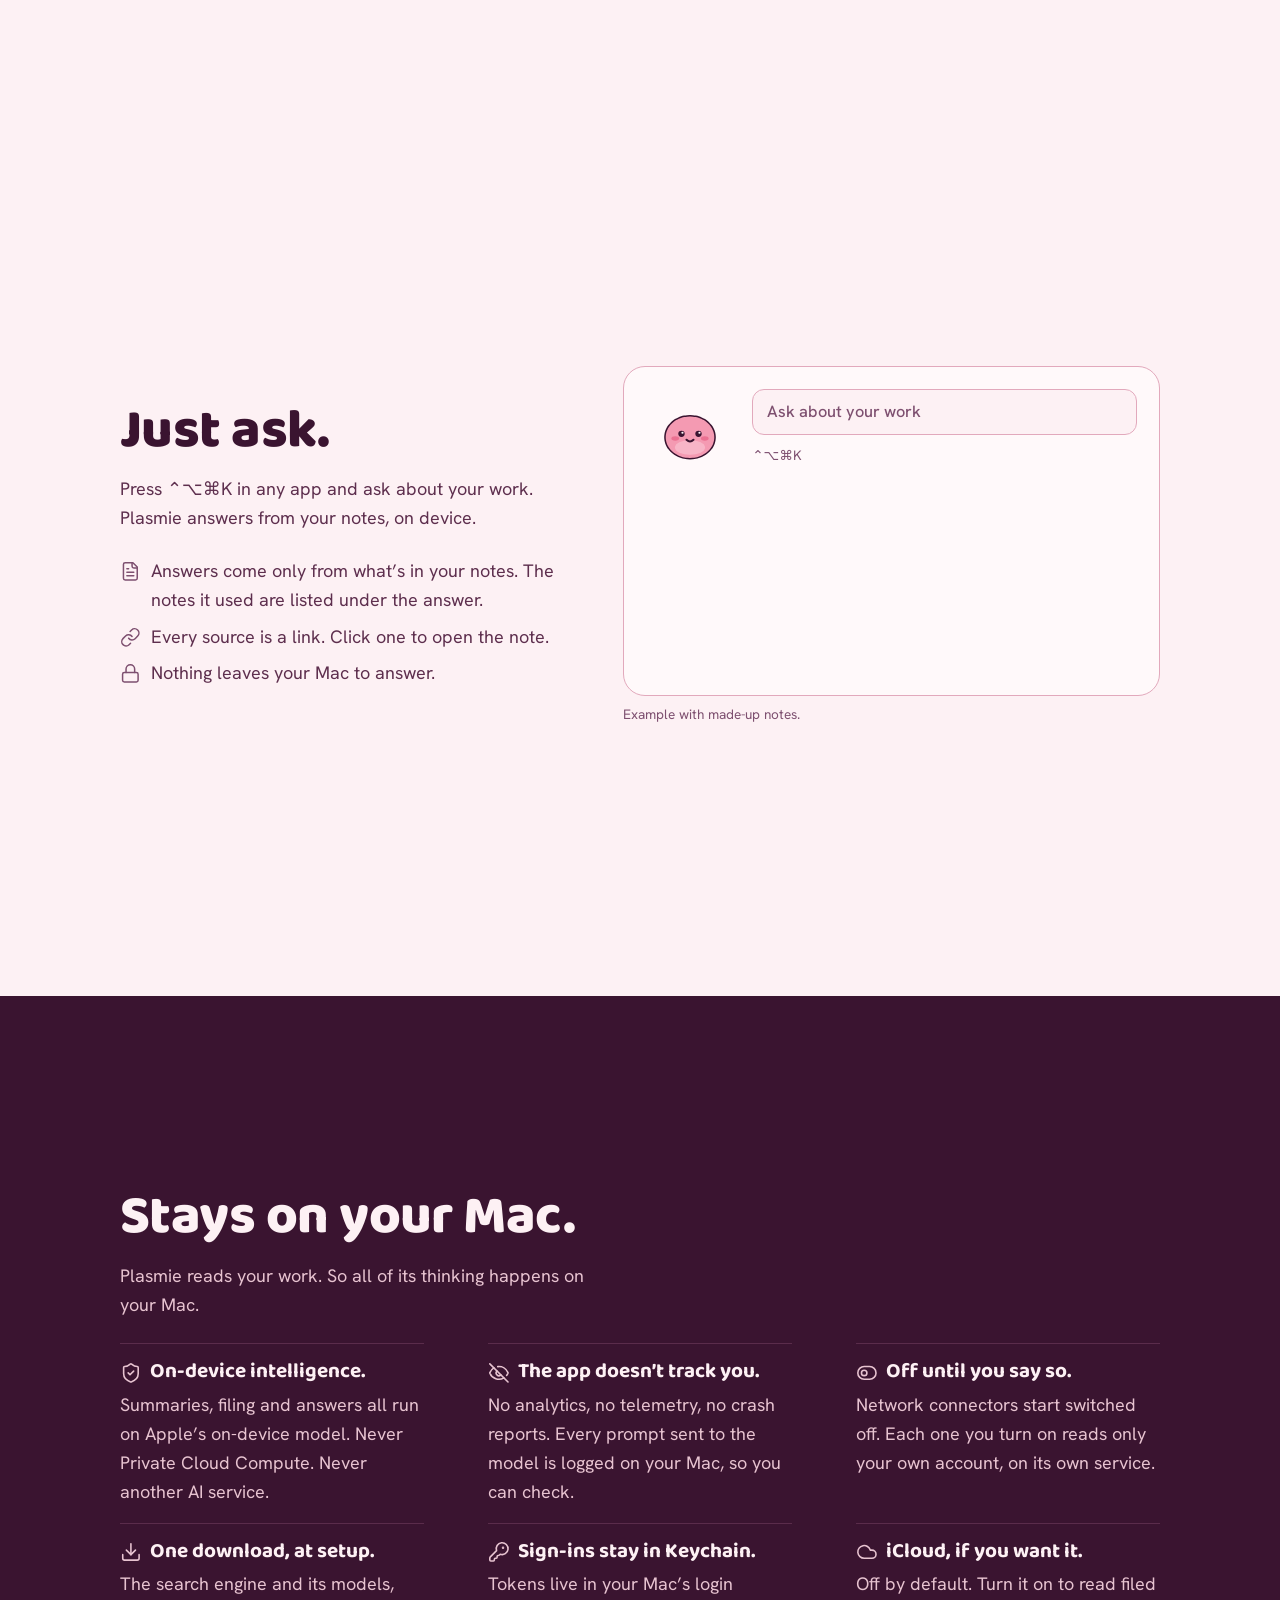
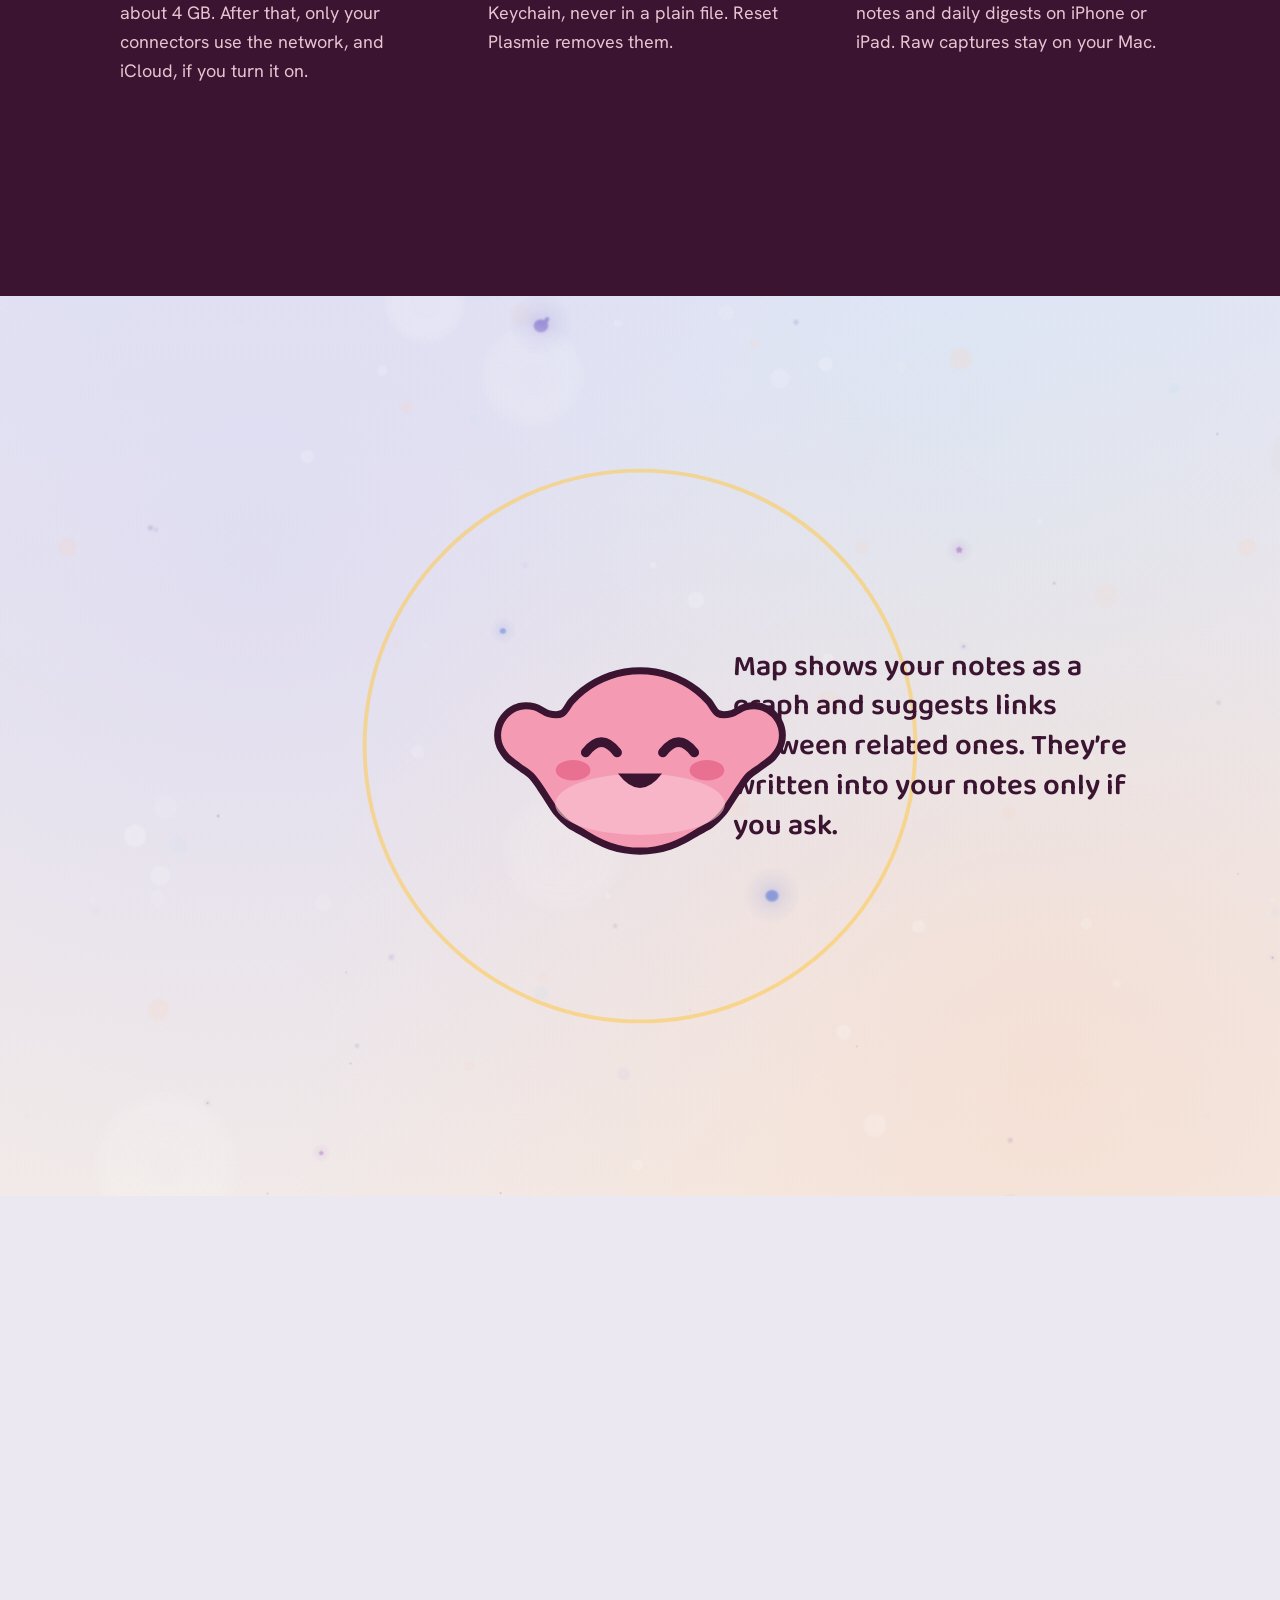
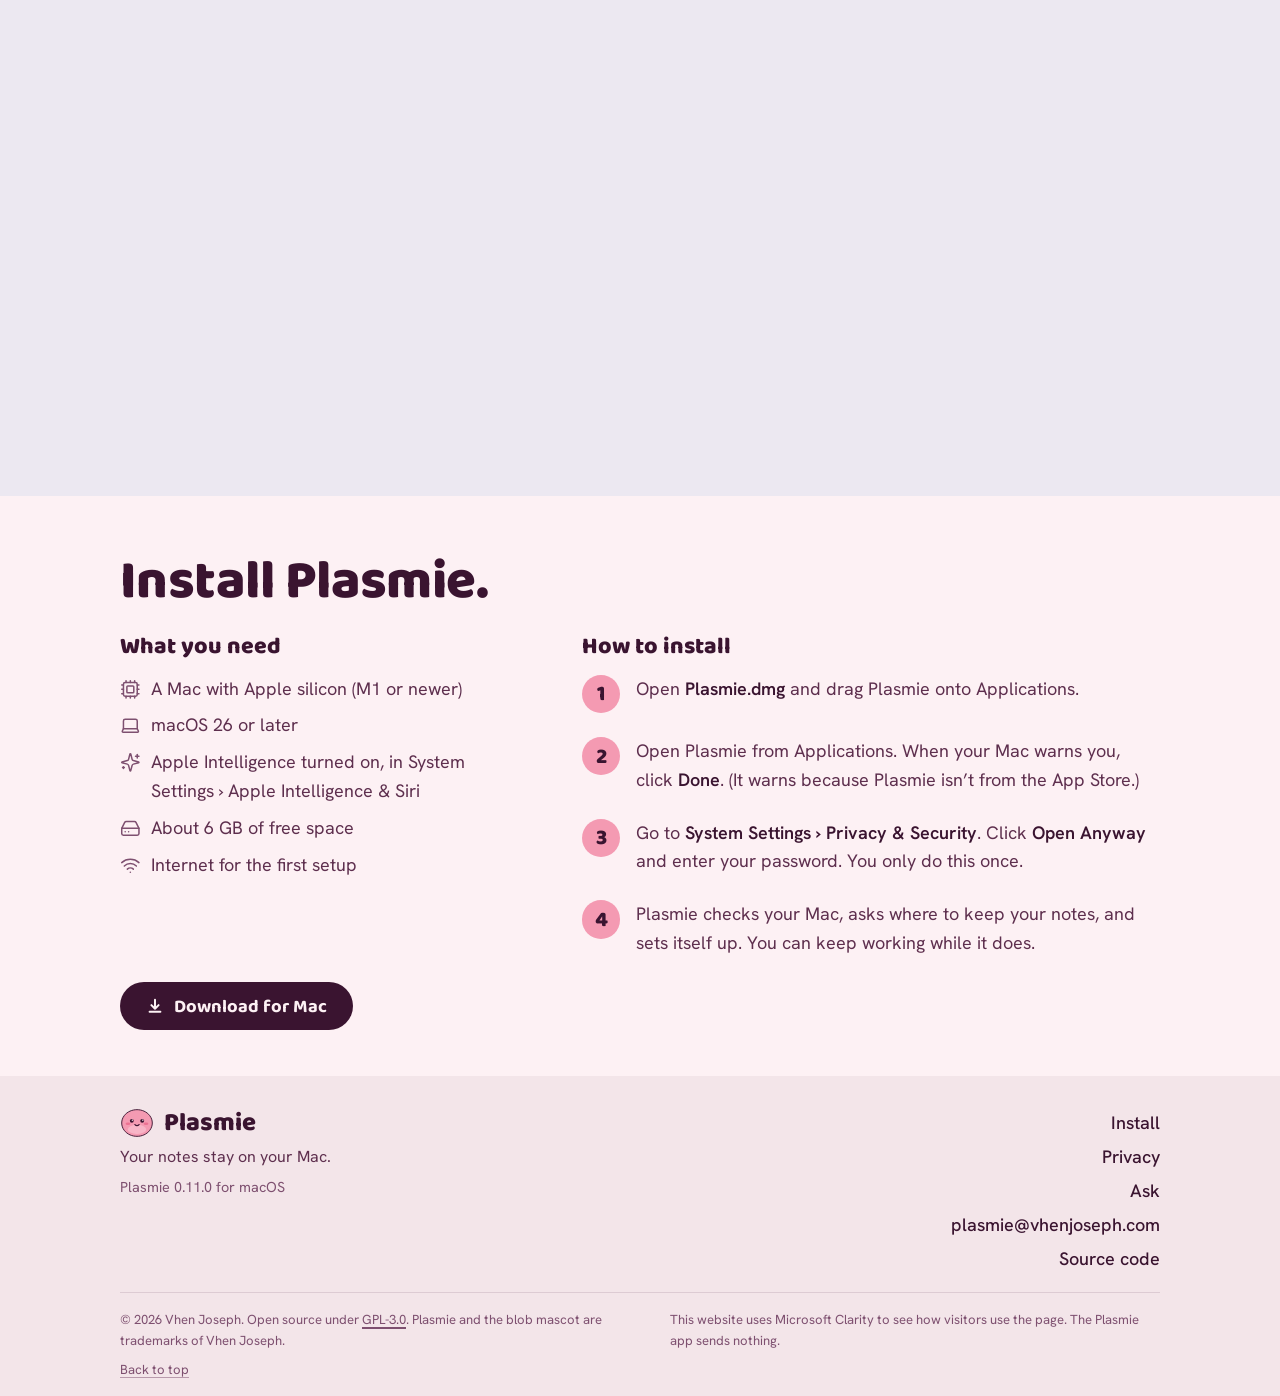
==== commit 60633ab1: "Replace "Plain Markdown" with Plasmie's map The section now shows the app's map over the full-bleed " ====
--- a/index.html
+++ b/index.html
@@ -56,9 +56,6 @@
   <symbol id="i-file-text" viewBox="0 0 24 24"><path d="M15 2H6a2 2 0 0 0-2 2v16a2 2 0 0 0 2 2h12a2 2 0 0 0 2-2V7Z"/><path d="M14 2v4a2 2 0 0 0 2 2h4"/><path d="M10 9H8"/><path d="M16 13H8"/><path d="M16 17H8"/></symbol>
   <symbol id="i-link" viewBox="0 0 24 24"><path d="M10 13a5 5 0 0 0 7.54.54l3-3a5 5 0 0 0-7.07-7.07l-1.72 1.71"/><path d="M14 11a5 5 0 0 0-7.54-.54l-3 3a5 5 0 0 0 7.07 7.07l1.71-1.71"/></symbol>
   <symbol id="i-lock" viewBox="0 0 24 24"><rect width="18" height="11" x="3" y="11" rx="2" ry="2"/><path d="M7 11V7a5 5 0 0 1 10 0v4"/></symbol>
-  <symbol id="i-folder" viewBox="0 0 24 24"><path d="M20 20a2 2 0 0 0 2-2V8a2 2 0 0 0-2-2h-7.9a2 2 0 0 1-1.69-.9L9.6 3.9A2 2 0 0 0 7.93 3H4a2 2 0 0 0-2 2v13a2 2 0 0 0 2 2Z"/></symbol>
-  <symbol id="i-share-2" viewBox="0 0 24 24"><circle cx="18" cy="5" r="3"/><circle cx="6" cy="12" r="3"/><circle cx="18" cy="19" r="3"/><line x1="8.59" x2="15.42" y1="13.51" y2="17.49"/><line x1="15.41" x2="8.59" y1="6.51" y2="10.49"/></symbol>
-  <symbol id="i-rotate-ccw" viewBox="0 0 24 24"><path d="M3 12a9 9 0 1 0 9-9 9.75 9.75 0 0 0-6.74 2.74L3 8"/><path d="M3 3v5h5"/></symbol>
   <symbol id="i-settings" viewBox="0 0 24 24"><path d="M12.22 2h-.44a2 2 0 0 0-2 2v.18a2 2 0 0 1-1 1.73l-.43.25a2 2 0 0 1-2 0l-.15-.08a2 2 0 0 0-2.73.73l-.22.38a2 2 0 0 0 .73 2.73l.15.1a2 2 0 0 1 1 1.72v.51a2 2 0 0 1-1 1.74l-.15.09a2 2 0 0 0-.73 2.73l.22.38a2 2 0 0 0 2.73.73l.15-.08a2 2 0 0 1 2 0l.43.25a2 2 0 0 1 1 1.73V20a2 2 0 0 0 2 2h.44a2 2 0 0 0 2-2v-.18a2 2 0 0 1 1-1.73l.43-.25a2 2 0 0 1 2 0l.15.08a2 2 0 0 0 2.73-.73l.22-.39a2 2 0 0 0-.73-2.73l-.15-.08a2 2 0 0 1-1-1.74v-.5a2 2 0 0 1 1-1.74l.15-.09a2 2 0 0 0 .73-2.73l-.22-.38a2 2 0 0 0-2.73-.73l-.15.08a2 2 0 0 1-2 0l-.43-.25a2 2 0 0 1-1-1.73V4a2 2 0 0 0-2-2z"/><circle cx="12" cy="12" r="3"/></symbol>
   <symbol id="i-mail" viewBox="0 0 24 24"><path d="m22 7-8.991 5.727a2 2 0 0 1-2.009 0L2 7"/><rect x="2" y="4" width="20" height="16" rx="2"/></symbol>
 </svg>
@@ -229,18 +226,22 @@
     </div>
   </section>
 
-  <section aria-labelledby="h-notes">
-    <div class="wrap notes">
-      <div>
-        <h2 id="h-notes">Plain Markdown. In a folder you choose.</h2>
-      </div>
-      <div class="col icon-paras">
-        <p><svg class="icon" aria-hidden="true"><use href="#i-folder"/></svg><span>Your notes are ordinary files in <code>~/knowledge</code>, or any folder you pick. Read and edit them right in Plasmie, or open the same folder in Obsidian.</span></p>
-        <p><svg class="icon" aria-hidden="true"><use href="#i-file-text"/></svg><span>Already keep notes? Point Plasmie at them. It adds what it needs alongside, and never moves or rewrites yours on its own.</span></p>
-        <p><svg class="icon" aria-hidden="true"><use href="#i-share-2"/></svg><span>Map shows your notes as a graph and suggests links between related ones. They’re written into your notes only if you ask.</span></p>
-        <p><svg class="icon" aria-hidden="true"><use href="#i-rotate-ccw"/></svg><span>If you ever remove Plasmie, <b>Reset Plasmie</b> deletes its background jobs, settings, logs and the sign-ins it saved in your Keychain. It saves a restore point of your notes first and never deletes them.</span></p>
-      </div>
-    </div>
+  <!-- Plasmie's map, played by assets/map.js (a port of the app's map). The notes are made up.
+       The section pins while you scroll: the opening plays, then the web moves left and
+       the sentence fades in. -->
+  <section class="map-sec" id="map" aria-labelledby="h-map" data-stop-end>
+    <div class="map-pin">
+      <canvas class="map-sky" id="map-canvas" role="img" aria-label="Plasmie in the middle of a map of made-up notes, linked to each other"></canvas>
+      <span class="map-plasmie" id="map-plasmie" data-plasmie="idle" data-hello="ready to try?" aria-hidden="true"></span>
+      <div class="wrap map-grid">
+        <div class="map-slot" id="map-slot" aria-hidden="true"></div>
+        <div class="map-copy" id="map-copy">
+          <h2 id="h-map" class="vh">Plasmie’s map</h2>
+          <p class="map-line">Map shows your notes as a graph and suggests links between related ones. They’re written into your notes only if you ask.</p>
+        </div>
+      </div>
+    </div>
+    <span class="map-stop" aria-hidden="true"></span>
   </section>
 
   <section class="install" id="install" aria-labelledby="h-install">
@@ -315,5 +316,6 @@
 <script src="/assets/plasmie.js" defer></script>
 <script src="/assets/theme.js" defer></script>
 <script src="/assets/ask-demo.js" defer></script>
+<script src="/assets/map.js" defer></script>
 </body>
 </html>
--- a/assets/site.css
+++ b/assets/site.css
@@ -14,6 +14,8 @@
   --space-xs: 4px; --space-sm: 8px; --space-md: 16px; --space-lg: 24px; --space-xl: 48px; --space-2xl: 96px;
   --glide: cubic-bezier(.16, 1, .3, 1);
   --mac-edge: transparent; --mac-glow: 0 0 #0000;
+  /* the map's sky (map.js reads --map-scheme; --m-sky shows before the canvas paints) */
+  --map-scheme: light; --m-sky: #ECE8F1; --m-sky-ink: var(--ink); --m-card: #FFFFFF; --m-card-ink: #2A2E3A; --m-note: #6B7285;
   color-scheme: light;
 }
 /* Theme: auto follows the system; data-theme="light"|"dark" on <html> overrides it. */
@@ -25,6 +27,7 @@
     --mac-screen: var(--ground); --mac-bar: color-mix(in oklab, var(--ground), var(--ink) 8%); --mac-alu: #6B5A63; --mac-alu-2: #54454D;
     --body: #F7A8BE; --body-hi: #FCD3DE; --off: #8E7F86; --card: #FBE9EF; --zzz: #C095A8;
     --mac-edge: #7A4A66; --mac-glow: 0 0 56px -4px color-mix(in oklab, var(--body) 34%, transparent);
+  --map-scheme: dark; --m-sky: #0D0D1B; --m-sky-ink: #F1EEFB; --m-card: #24222B; --m-card-ink: #DADDE4; --m-note: #A3AABA;
     color-scheme: dark;
   }
 }
@@ -35,6 +38,7 @@
   --mac-screen: var(--ground); --mac-bar: color-mix(in oklab, var(--ground), var(--ink) 8%); --mac-alu: #6B5A63; --mac-alu-2: #54454D;
   --body: #F7A8BE; --body-hi: #FCD3DE; --off: #8E7F86; --card: #FBE9EF; --zzz: #C095A8;
   --mac-edge: #7A4A66; --mac-glow: 0 0 56px -4px color-mix(in oklab, var(--body) 34%, transparent);
+  --map-scheme: dark; --m-sky: #0D0D1B; --m-sky-ink: #F1EEFB; --m-card: #24222B; --m-card-ink: #DADDE4; --m-note: #A3AABA;
   color-scheme: dark;
 }
 
@@ -54,6 +58,7 @@
 kbd { font: inherit; white-space: nowrap; }
 .wrap { max-width: 1120px; margin: 0 auto; padding-inline: var(--gutter); }
 .skip { position: absolute; left: -9999px; }
+.vh { position: absolute; width: 1px; height: 1px; overflow: hidden; clip-path: inset(50%); white-space: nowrap; }
 .skip:focus { left: var(--gutter); top: 44px; background: var(--surface); padding: 8px 12px; z-index: 10; }
 
 /* ---------- header ---------- */
@@ -133,10 +138,7 @@
 .facts dd { margin: 6px 0 0; color: var(--band-ink-2); max-width: 46ch; }
 
 /* notes */
-.notes { display: grid; grid-template-columns: minmax(0, 1fr) minmax(0, 1fr); gap: var(--space-xl) clamp(32px, 6vw, 96px); align-items: start; }
-.notes .col { display: grid; gap: var(--space-md); color: var(--ink-2); max-width: 52ch; }
-.notes .col:first-of-type { padding-top: 0; }
-.notes code, .install code { font-family: ui-monospace, "SF Mono", Menlo, monospace; font-size: .92em; background: var(--surface); padding: 1px 6px; border-radius: 6px; border: 1px solid var(--rule); }
+.install code { font-family: ui-monospace, "SF Mono", Menlo, monospace; font-size: .92em; background: var(--surface); padding: 1px 6px; border-radius: 6px; border: 1px solid var(--rule); }
 
 /* install */
 .install-grid { margin-top: var(--space-xl); display: grid; grid-template-columns: minmax(0, .8fr) minmax(0, 1.2fr); gap: var(--space-xl) clamp(32px, 6vw, 96px); }
@@ -161,7 +163,7 @@
   .hero { grid-template-columns: minmax(0, 1fr); gap: var(--space-lg); }
   .frame { width: min(84%, 320px); }
   .stage { margin-top: calc(-1 * var(--space-md)); }
-  .facts, .notes, .install-grid { grid-template-columns: minmax(0, 1fr); }
+  .facts, .install-grid { grid-template-columns: minmax(0, 1fr); }
   .top nav .links a:not(.nav-get) { display: none; }
 }
 @media (max-width: 520px) {
@@ -491,3 +493,44 @@
 .facts dt .icon { color: var(--band-ink-2); width: 1.05em; height: 1.05em; }
 .settings-link { gap: 7px; }
 .settings-link .icon { width: 1.05em; height: 1.05em; }
+
+/* ---------- Plasmie's map (assets/map.js) ----------
+   The space backdrop fills the section. With scrubbing the section is two screens tall and
+   its content pins: the opening plays, then the web glides to .map-slot (left half, or the
+   top on phones) and the sentence fades in. .map-stop is the second stop. Without scrubbing
+   (Reduce Motion, no JS) it is one screen in its final layout. */
+.map-sec { position: relative; padding: 0; display: block; background: var(--m-sky); }
+.map-pin { position: relative; min-height: 100svh; display: grid; align-content: center; overflow: hidden; }
+.scrub .map-sec { height: 200svh; }
+.scrub .map-pin { position: sticky; top: 0; height: 100svh; }
+.map-sky { position: absolute; inset: 0; width: 100%; height: 100%; display: block; }
+.map-plasmie { position: absolute; left: 0; top: 0; width: 112px; height: 120px; transform-origin: 56px 64px; z-index: 1; cursor: pointer; }
+.map-plasmie svg { width: 100%; height: 100%; overflow: visible; display: block; }
+.map-grid { position: relative; display: grid; grid-template-columns: minmax(0, 1.3fr) minmax(0, 1fr); gap: clamp(28px, 5vw, 80px); align-items: center; pointer-events: none; }
+.map-slot { height: min(78svh, 720px); }
+.map-copy { opacity: 0; }
+.map-line { font: 600 clamp(1.35rem, 2.3vw, 1.85rem)/1.35 var(--display); color: var(--m-sky-ink); max-width: 24ch; text-wrap: pretty; }
+/* a note's card, by the pointer (the app's MapCard) */
+.map-card {
+  position: absolute; left: 0; top: 0; z-index: 2; width: 290px; padding: 12px; display: grid; gap: 6px;
+  background: var(--m-card); color: var(--m-card-ink); border-radius: 8px; pointer-events: none;
+  box-shadow: 0 0 0 1px color-mix(in oklab, var(--m-card-ink), transparent 88%), 0 12px 32px -12px rgb(20 16 40 / .35);
+  font: 12px/1.4 -apple-system, BlinkMacSystemFont, system-ui, sans-serif;
+}
+.map-card[hidden] { display: none; }
+.map-card-title { font: 600 15px/1.25 -apple-system, BlinkMacSystemFont, system-ui, sans-serif; }
+.map-card-meta { display: flex; align-items: center; gap: 8px; color: color-mix(in oklab, var(--m-card-ink), transparent 40%); font-size: 11px; }
+.map-card-type { display: inline-flex; align-items: center; gap: 4px; padding: 2px 7px; border-radius: 99px; background: color-mix(in oklab, var(--m-card-ink), transparent 93%); }
+.map-card-links { margin-left: auto; }
+.map-card-text, .map-card-tags { color: color-mix(in oklab, var(--m-card-ink), transparent 40%); font-size: 11.5px; }
+.map-swatch { width: 8px; height: 8px; border-radius: 50%; background: var(--m-note); }
+.map-swatch.k1 { background: #FFC94A; } .map-swatch.k2 { background: #6EC5F0; } .map-swatch.k3 { background: #6CC18E; }
+.map-swatch.k4 { background: var(--m-card-ink); }
+.map-swatch.k5 { background: color-mix(in oklab, var(--m-note), var(--m-card) 40%); box-shadow: 0 0 0 1.5px var(--m-note); }
+.map-stop { display: none; }
+.scrub .map-stop { display: block; position: absolute; left: 0; top: 100svh; width: 1px; height: 1px; scroll-snap-align: start; scroll-snap-stop: always; }
+@media (max-width: 820px) {
+  .map-grid { grid-template-columns: minmax(0, 1fr); align-content: center; gap: var(--space-md); }
+  .map-slot { height: 52svh; }
+  .map-line { font-size: 1.25rem; }
+}
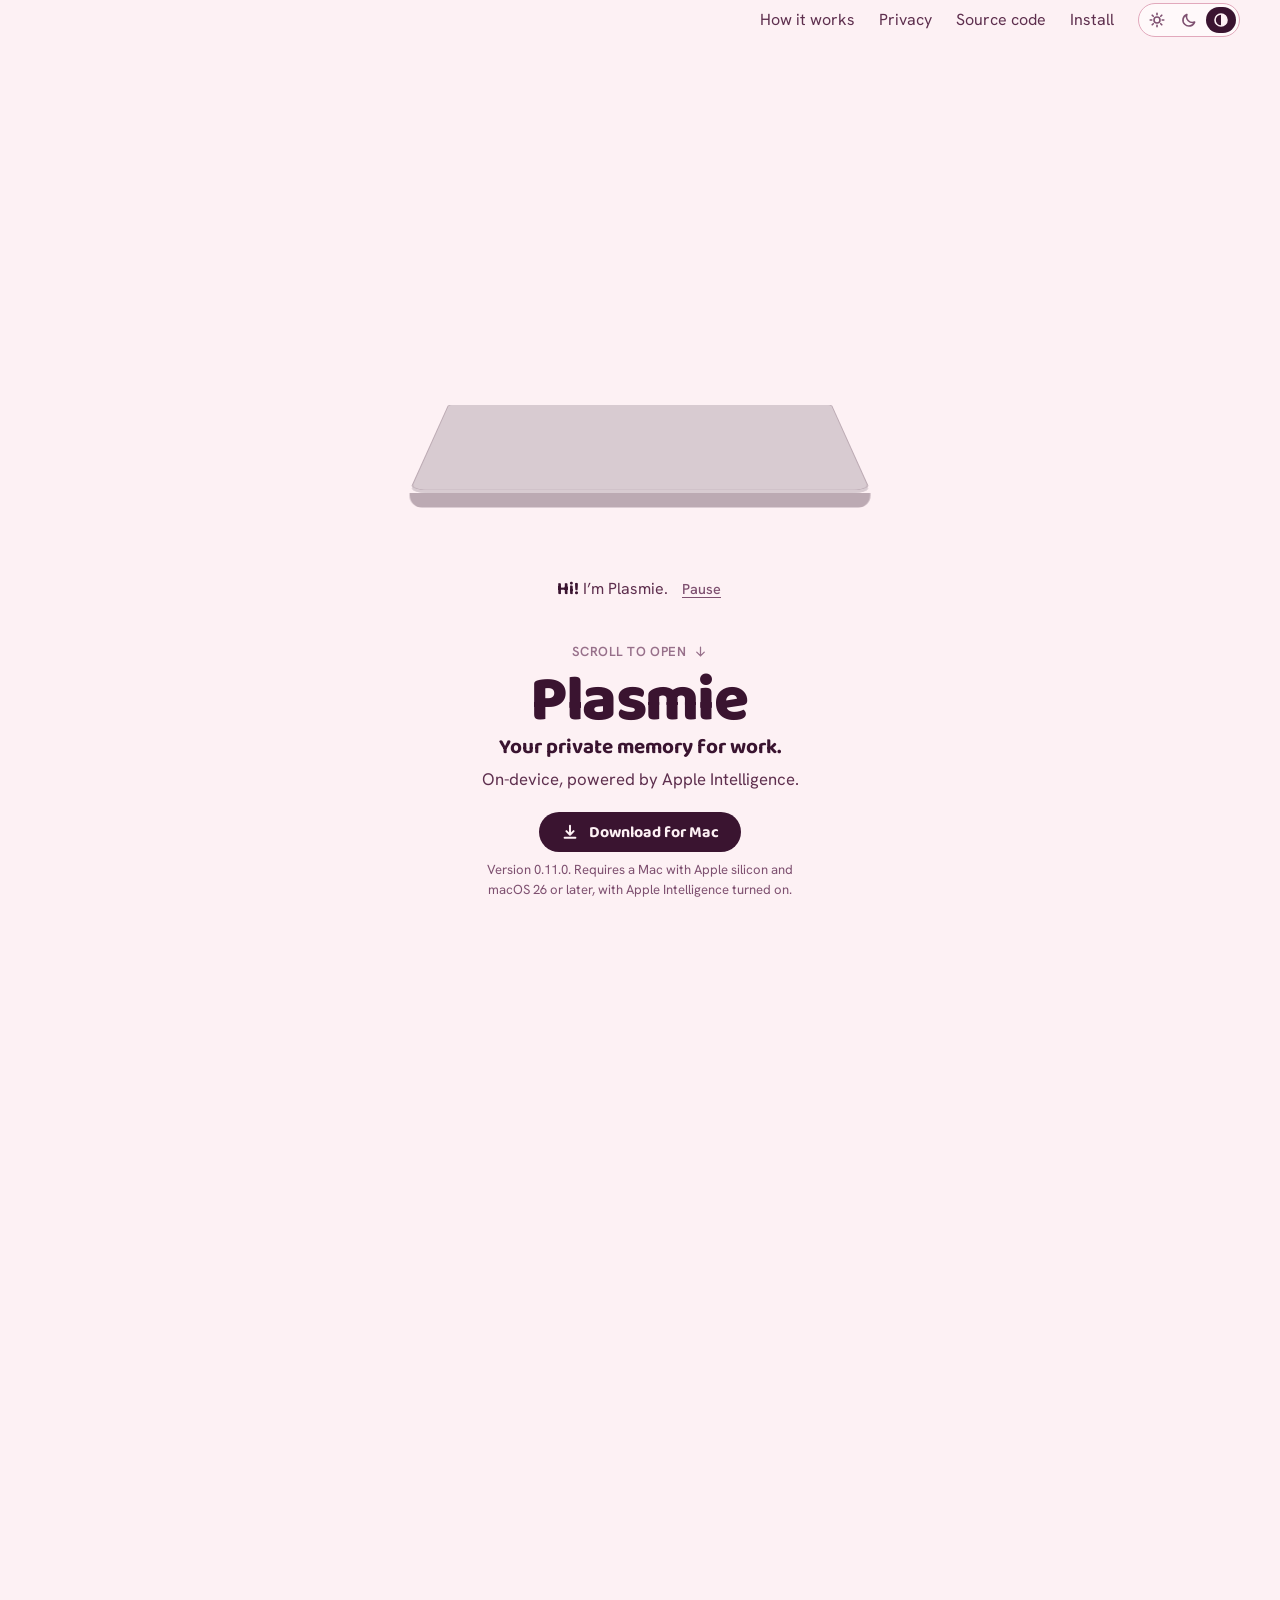
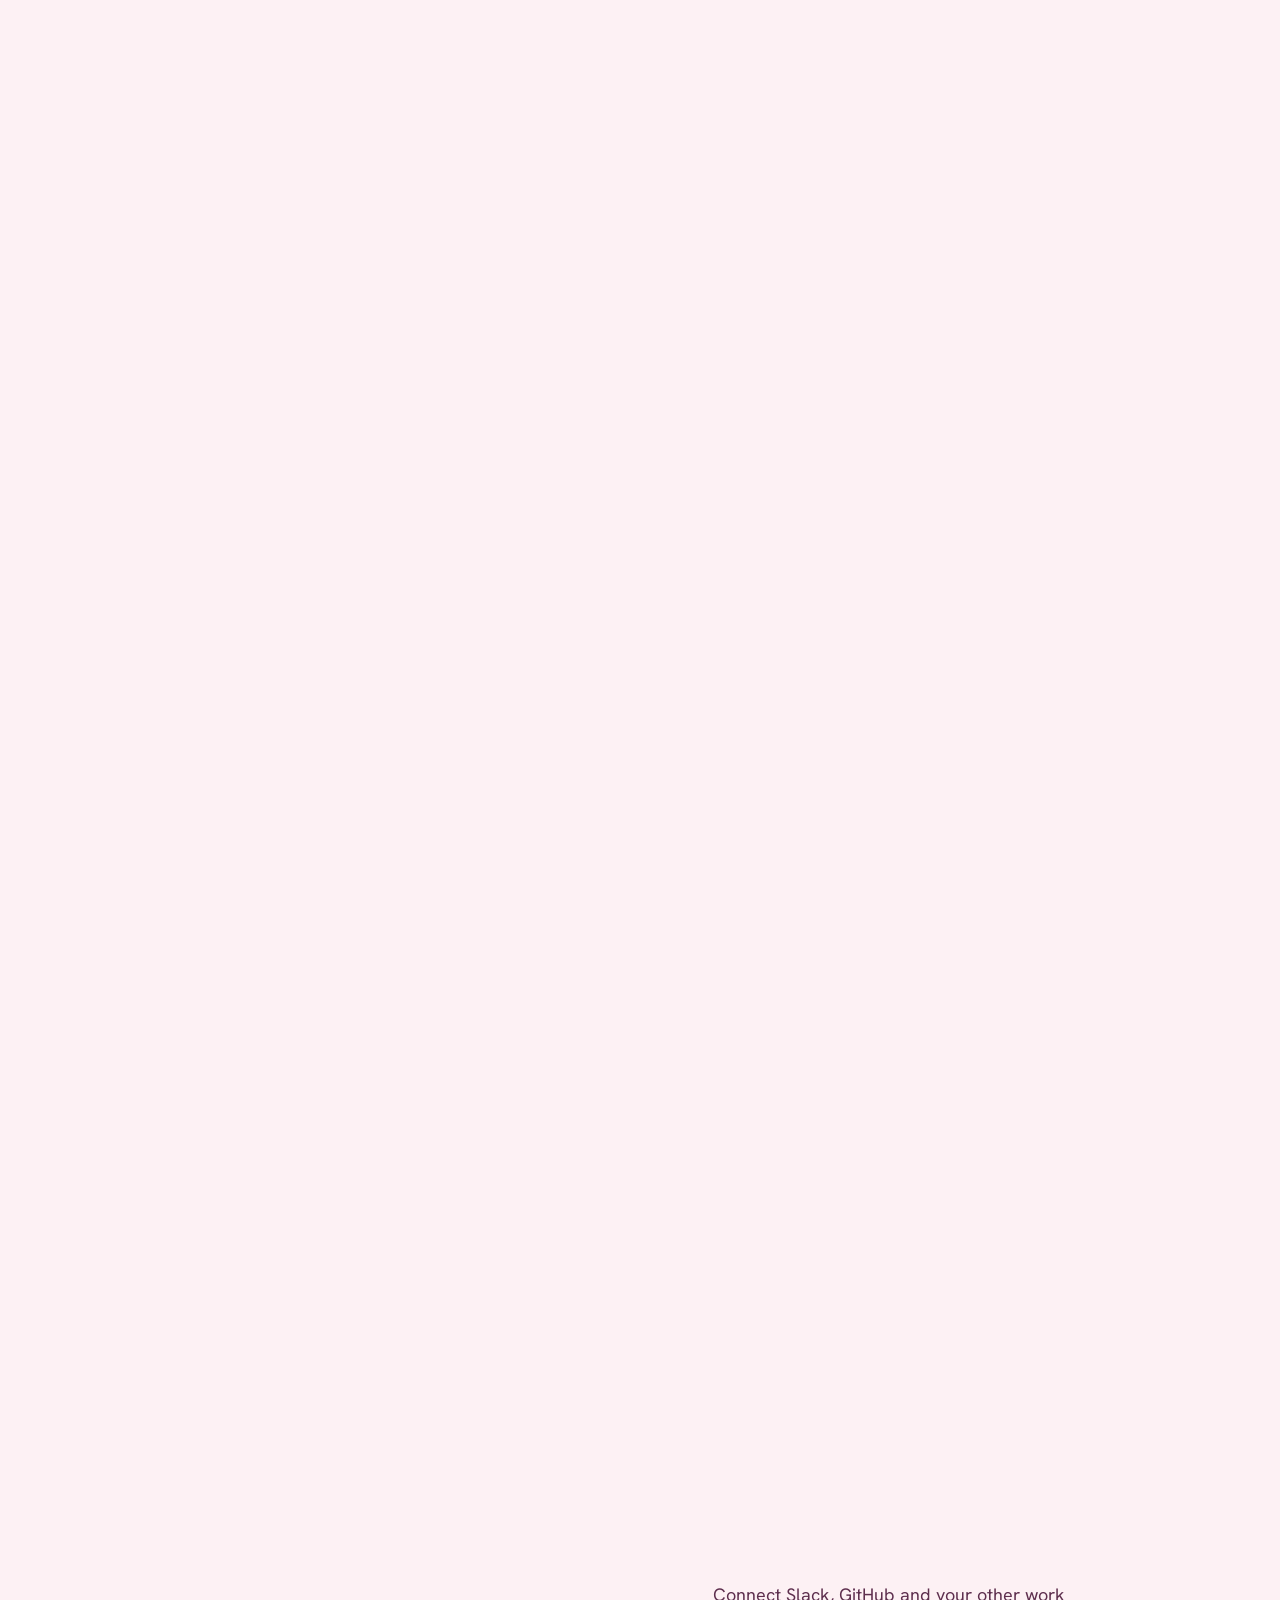
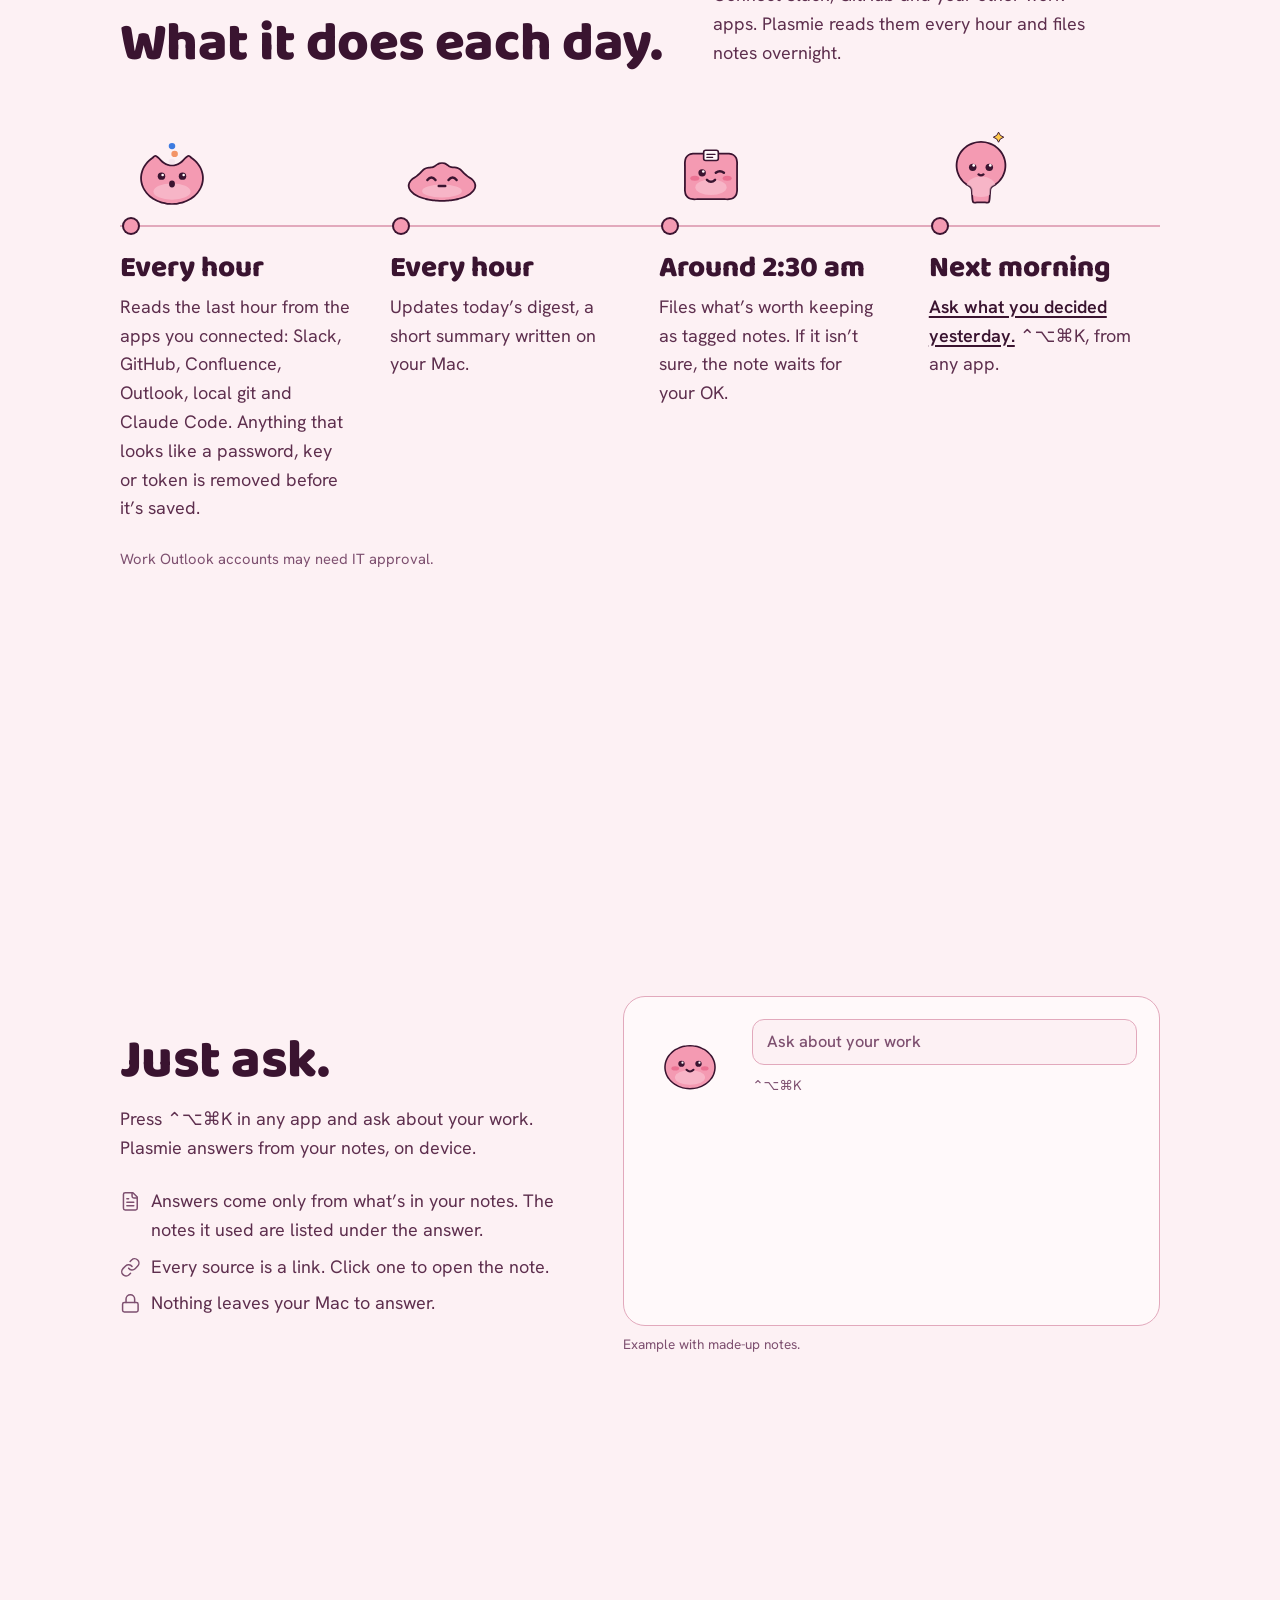
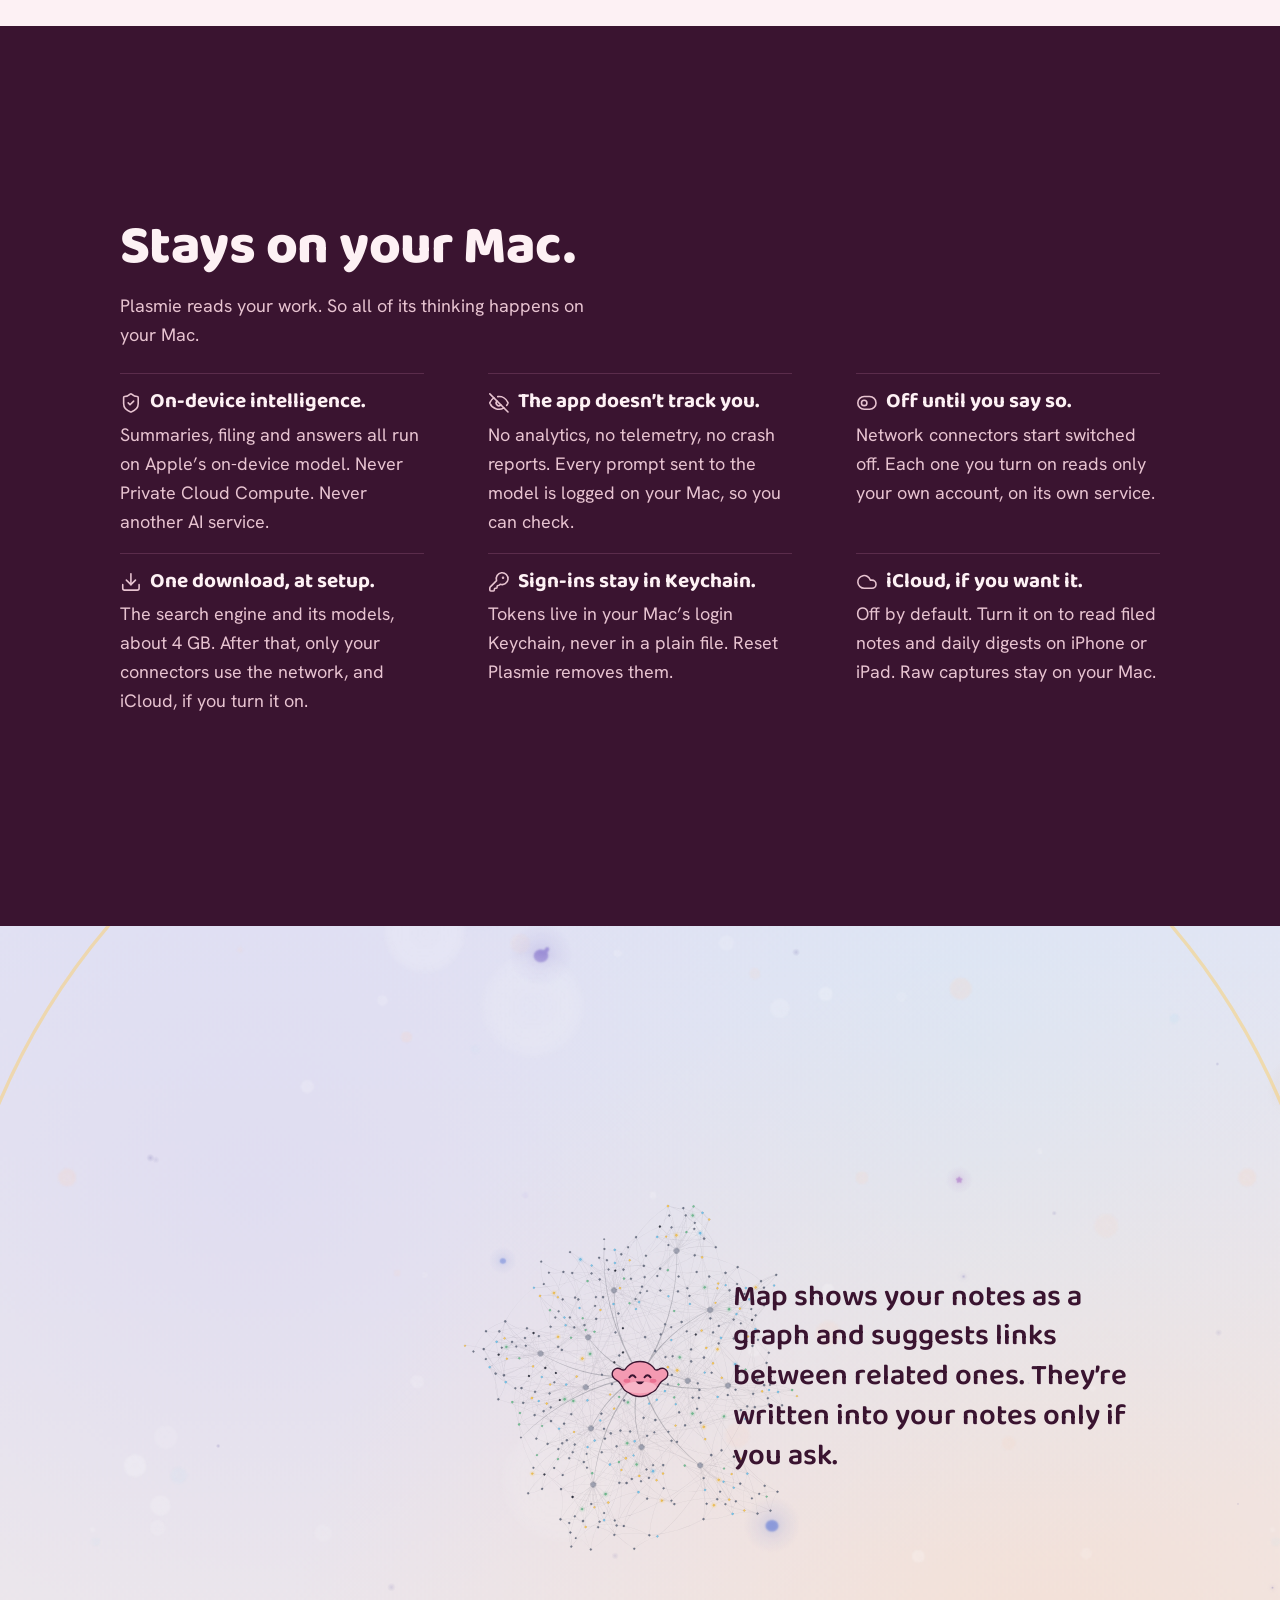
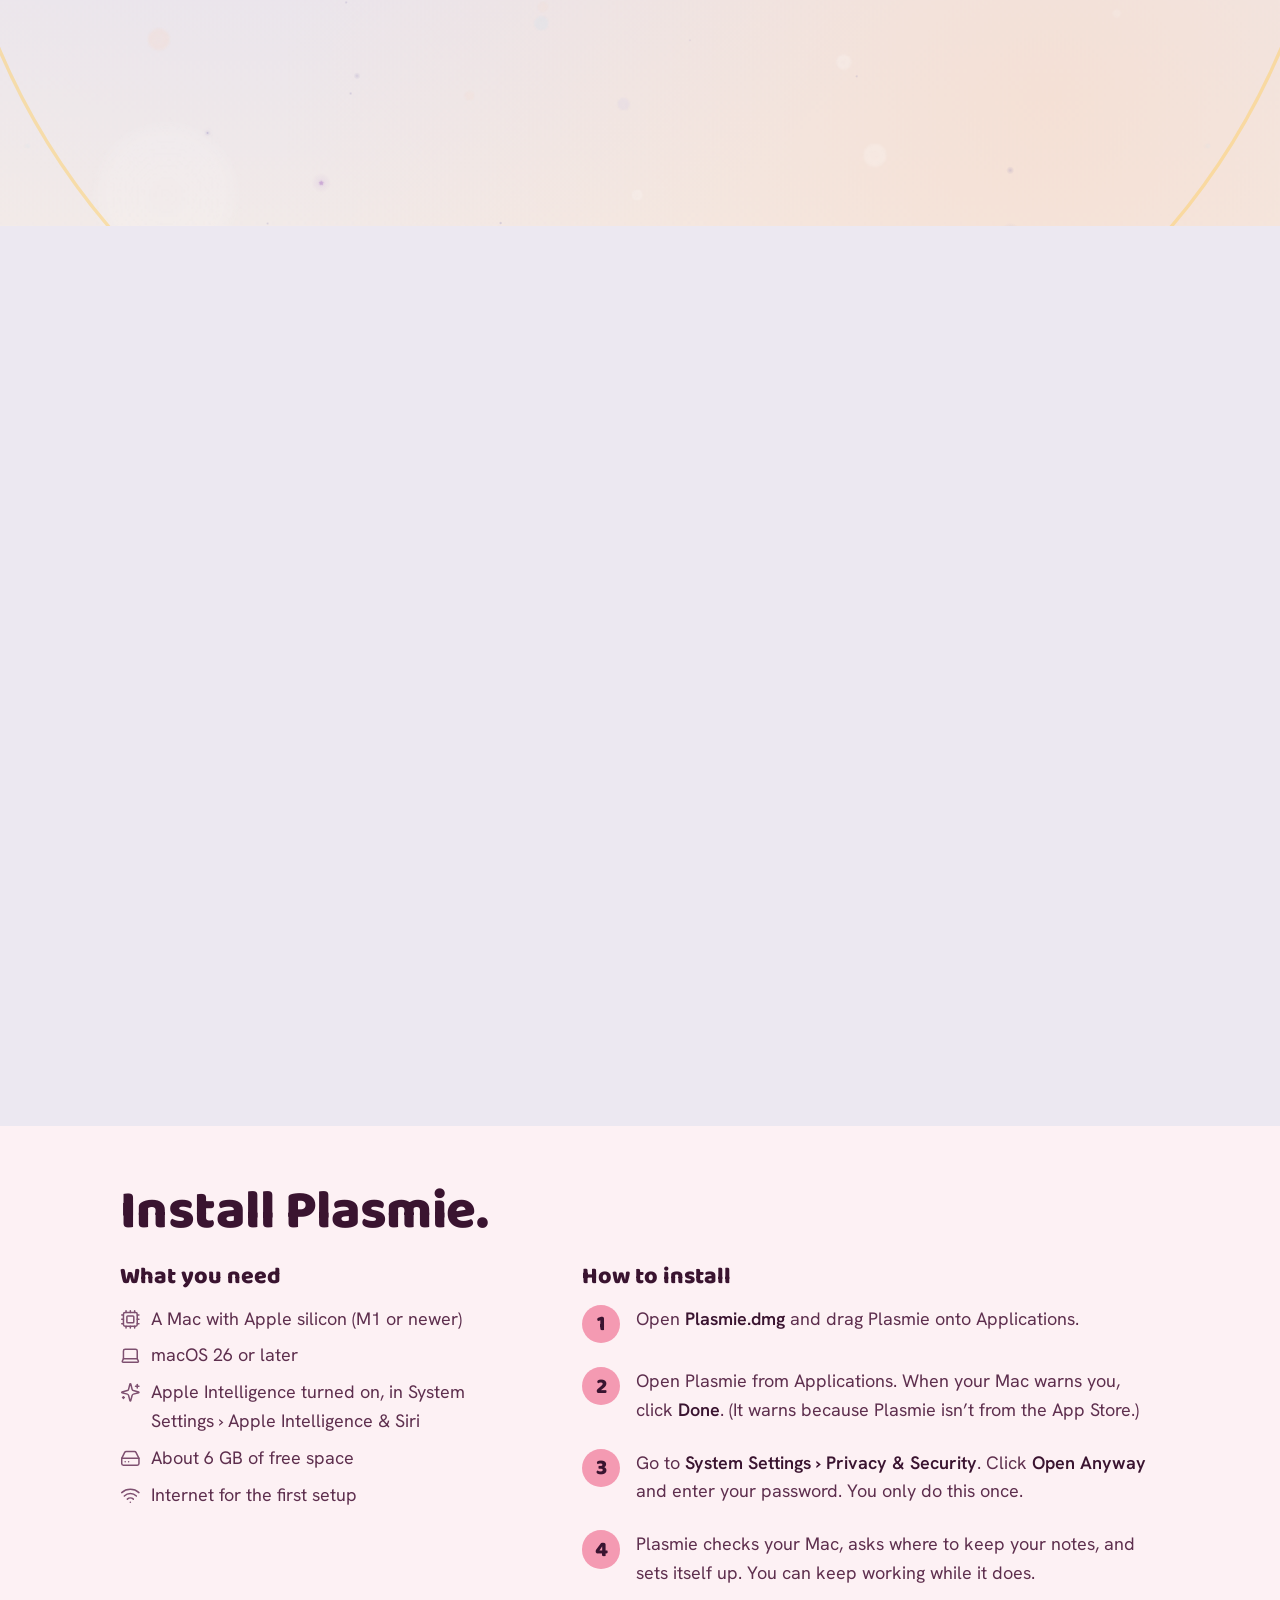
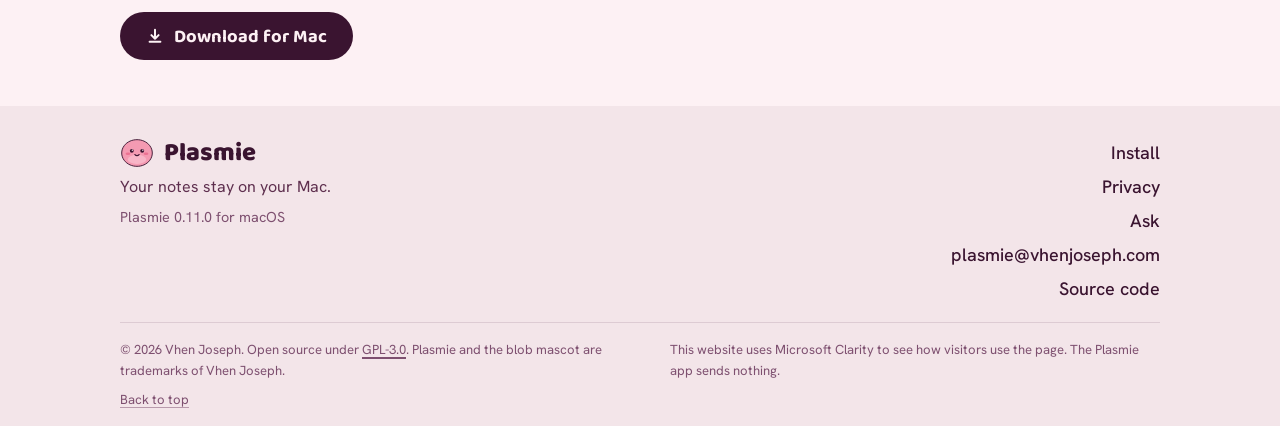
==== commit 1411689e: "Lead the hero with the laptop alone, closed and waiting to be opened The MacBook now opens the page " ====
--- a/index.html
+++ b/index.html
@@ -82,21 +82,6 @@
   <div class="hero-track" id="hero-track">
   <div class="hero-pin">
   <div class="wrap hero">
-    <div>
-      <h1>Plasmie</h1>
-      <p class="tagline">Remembers your work. Right on your Mac.</p>
-      <p class="lede">A little pink blob that lives beside the notch. It keeps notes on your work day, files what’s worth keeping, and answers when you ask. Powered by Apple Intelligence, on device.</p>
-      <div class="get">
-        <!-- /release rewrites this link (data-plasmie-download) to the latest release's DMG. -->
-        <a class="button" href="https://github.com/techykamatis/plasmie/releases/download/v0.11.0/Plasmie-0.11.0.dmg" data-plasmie-download>
-          <svg viewBox="0 0 20 20" aria-hidden="true"><path d="M10 3v10m0 0-4-4m4 4 4-4M4 16.5h12" fill="none" stroke="currentColor" stroke-width="2.2" stroke-linecap="round" stroke-linejoin="round"/></svg>
-          Download for Mac
-        </a>
-        <p class="phone-note">Plasmie is a Mac app. Open this page on your Mac to download it.</p>
-        <p class="fine">Version <span data-plasmie-version>0.11.0</span>. Requires a Mac with Apple silicon and macOS&nbsp;26 or later, with Apple Intelligence turned on.</p>
-      </div>
-    </div>
-
     <div class="stage">
       <div class="frame" id="hero-frame">
         <button class="blob" type="button" id="hero-blob" data-plasmie="idle" aria-label="Plasmie. Click to see its next shape."></button>
@@ -125,6 +110,22 @@
       <div class="caption-row" id="hero-caption-row">
         <p id="hero-caption"><b>Hi!</b> I’m Plasmie.</p>
         <button class="pause" id="hero-pause" type="button" aria-pressed="false">Pause</button>
+      </div>
+      <p class="scroll-cue" id="scroll-cue" aria-hidden="true"><span>Scroll to open</span><svg viewBox="0 0 24 24" aria-hidden="true"><path d="M12 5v14m0 0-6-6m6 6 6-6" fill="none" stroke="currentColor" stroke-width="2" stroke-linecap="round" stroke-linejoin="round"/></svg></p>
+      <!-- Plasmie's own header, directly under it once it's out of the laptop and says hi. -->
+      <div class="lede-head" id="lede-head">
+        <h1>Plasmie</h1>
+        <p class="tagline">Your private memory for work.</p>
+        <p class="lede">On-device, powered by Apple Intelligence.</p>
+        <div class="get">
+          <!-- /release rewrites this link (data-plasmie-download) to the latest release's DMG. -->
+          <a class="button" href="https://github.com/techykamatis/plasmie/releases/download/v0.11.0/Plasmie-0.11.0.dmg" data-plasmie-download>
+            <svg viewBox="0 0 20 20" aria-hidden="true"><path d="M10 3v10m0 0-4-4m4 4 4-4M4 16.5h12" fill="none" stroke="currentColor" stroke-width="2.2" stroke-linecap="round" stroke-linejoin="round"/></svg>
+            Download for Mac
+          </a>
+          <p class="phone-note">Plasmie is a Mac app. Open this page on your Mac to download it.</p>
+          <p class="fine">Version <span data-plasmie-version>0.11.0</span>. Requires a Mac with Apple silicon and macOS&nbsp;26 or later, with Apple Intelligence turned on.</p>
+        </div>
       </div>
       <ul id="hero-states" aria-hidden="true">
         <li data-state="hi"><b>Hi!</b> I’m Plasmie.</li>
--- a/assets/site.css
+++ b/assets/site.css
@@ -83,10 +83,11 @@
 
 /* ---------- hero ---------- */
 .hero {
-  display: grid; grid-template-columns: minmax(0, 1.15fr) minmax(0, .85fr);
-  gap: var(--space-xl); align-items: center;
+  display: grid; justify-items: center; align-content: center;
+  gap: var(--space-lg);
   padding-block: clamp(24px, 6vw, 72px) clamp(32px, 6vw, 80px);
 }
+.hero .stage { width: 100%; }
 .hero h1 { font-size: clamp(4.5rem, 15vw, 10.5rem); line-height: .86; letter-spacing: -.025em; margin-left: -.04em; }
 .lede { margin-top: var(--space-lg); font-size: clamp(1.2rem, 2vw, 1.45rem); line-height: 1.5; max-width: 36ch; color: var(--ink-2); }
 .get { margin-top: var(--space-xl); display: grid; gap: 12px; justify-items: start; }
@@ -101,16 +102,70 @@
 .fine { font-size: .95rem; color: var(--ink-3); max-width: 44ch; line-height: 1.5; }
 
 .stage { display: grid; justify-items: center; gap: var(--space-sm); }
-.frame { position: relative; width: min(100%, 440px); aspect-ratio: 1; }
+.frame { position: relative; width: min(90%, 480px); margin-inline: auto; aspect-ratio: 1; }
 .stage button.blob { all: unset; cursor: pointer; position: absolute; inset: 0; display: block; z-index: 2; }
 .stage button.blob:focus-visible { outline: 3px solid var(--ink); outline-offset: 6px; border-radius: 24px; }
-.stage svg { width: 100%; height: 100%; overflow: visible; display: block; }
+.stage > .frame svg { width: 100%; height: 100%; overflow: visible; display: block; }
 .caption-row { display: flex; flex-wrap: wrap; align-items: baseline; justify-content: center; column-gap: 12px; min-height: 3.2em; max-width: 40ch; }
 #hero-caption { font-size: 1rem; line-height: 1.45; color: var(--ink-2); text-align: center; }
 #hero-caption b { font: 700 1.1rem/1 var(--display); color: var(--ink); }
 .pause { appearance: none; background: none; border: 0; padding: 4px 2px; font: 500 .9rem var(--text); color: var(--ink-3); text-decoration: underline; text-underline-offset: 3px; cursor: pointer; flex: none; }
 .pause:hover { color: var(--ink); }
 #hero-states { display: none; }
+
+/* closed lid, before you scroll: a buzz that builds to an almost-pop, like it wants out */
+.scrub .frame.shut .mac { animation: mac-buzz 1.9s ease-in-out infinite; transform-origin: 50% 72%; }
+@keyframes mac-buzz {
+  0%, 24%, 58%, 100% { transform: translate(0, 0) rotate(0) scale(1); }
+  4%  { transform: translate(-1px, 1px) rotate(-.45deg); }
+  8%  { transform: translate(1px, -1px) rotate(.45deg); }
+  12% { transform: translate(-1.5px, 1px) rotate(-.6deg); }
+  16% { transform: translate(1.5px, -1px) rotate(.6deg); }
+  20% { transform: translate(-1px, 1px) rotate(-.4deg); }
+  66% { transform: translate(0, -2px) rotate(0) scale(1.012); }
+  70% { transform: translate(2px, -3px) rotate(1deg) scale(1.02); }
+  74% { transform: translate(-2px, -3px) rotate(-1deg) scale(1.02); }
+  78% { transform: translate(0, -1px) rotate(0) scale(1.006); }
+}
+
+/* "scroll to open" hint, only while the lid is shut */
+.scroll-cue { display: none; }
+.scrub .scroll-cue {
+  display: inline-flex; align-items: center; gap: 7px; margin-top: 2px;
+  font: 600 .82rem/1 var(--text); letter-spacing: .04em; text-transform: uppercase;
+  color: var(--ink-3); opacity: 0; transition: opacity .45s var(--glide);
+}
+.scrub .scroll-cue svg { width: 15px; height: 15px; animation: cue-bob 1.8s ease-in-out infinite; }
+.scrub .frame.shut ~ .scroll-cue { opacity: .8; }
+@keyframes cue-bob { 0%, 100% { transform: translateY(0); } 50% { transform: translateY(3px); } }
+
+/* Plasmie's own header: hidden through the whole opening, then fades in right under
+   it the moment it's out of the laptop and says hi (frame gets .finished). */
+.lede-head {
+  display: grid; justify-items: center; text-align: center; gap: 4px;
+  margin-top: 6px; opacity: 0; transform: translateY(8px);
+  transition: opacity .5s var(--glide) .1s, transform .5s var(--glide) .1s;
+}
+.scrub .frame:not(.finished) ~ .lede-head { pointer-events: none; }
+.scrub .frame.finished ~ .lede-head { opacity: 1; transform: translateY(0); }
+.lede-head h1 { font-size: clamp(2.6rem, 6vw, 4rem); line-height: .9; letter-spacing: -.025em; }
+.lede-head .tagline { margin-top: 2px; font: 700 clamp(1.05rem, 2vw, 1.3rem)/1.2 var(--display); color: var(--ink); max-width: 24ch; }
+.lede-head .lede { margin-top: 2px; font-size: clamp(.92rem, 1.4vw, 1.05rem); max-width: 40ch; }
+.lede-head .get { justify-items: center; margin-top: var(--space-md); gap: 8px; }
+.lede-head .button { padding: 13px 22px 11px; font-size: 1rem; }
+.lede-head .fine, .lede-head .phone-note { font-size: .82rem; }
+
+/* not scrubbed (reduced motion or no JS opening): show the header plainly, laptop already open */
+html:not(.scrub) .lede-head { opacity: 1; transform: none; }
+
+@media (max-width: 640px) {
+  .lede-head h1 { font-size: clamp(2.1rem, 11vw, 3rem); }
+}
+
+@media (prefers-reduced-motion: reduce) {
+  .scrub .frame.shut .mac { animation: none; }
+  .scrub .scroll-cue svg { animation: none; }
+}
 
 /* ---------- sections ---------- */
 section { padding-block: clamp(64px, 9vw, 112px); }
@@ -286,9 +341,12 @@
 .lede { margin-top: var(--space-md); }
 @media (max-width: 520px) { .tagline { font-size: 1.45rem; margin-top: var(--space-sm); } .lede { font-size: 1.02rem; } .hero h1 { font-size: 4.2rem; } }
 
-/* scroll-driven opening: the hero pins while the track scrolls past */
+/* scroll-driven opening: the hero pins while the track scrolls past.
+   260svh plays the opening itself (matches plasmie.js's ANIM_VH); the extra 70svh is a
+   dwell, held at the finished frame so Plasmie's "hi" and the header under it are
+   actually readable before the page moves on. */
 .hero-track { position: relative; }
-.scrub .hero-track { height: 260svh; }
+.scrub .hero-track { height: 330svh; }
 .scrub .hero-pin { position: sticky; top: 0; height: 100svh; display: grid; align-content: center; overflow: hidden; }
 .scrub .hero-pin .hero { min-height: 0; width: 100%; }
 /* the track is one tall snap area, so you can scrub freely inside it; it starts at the very top */
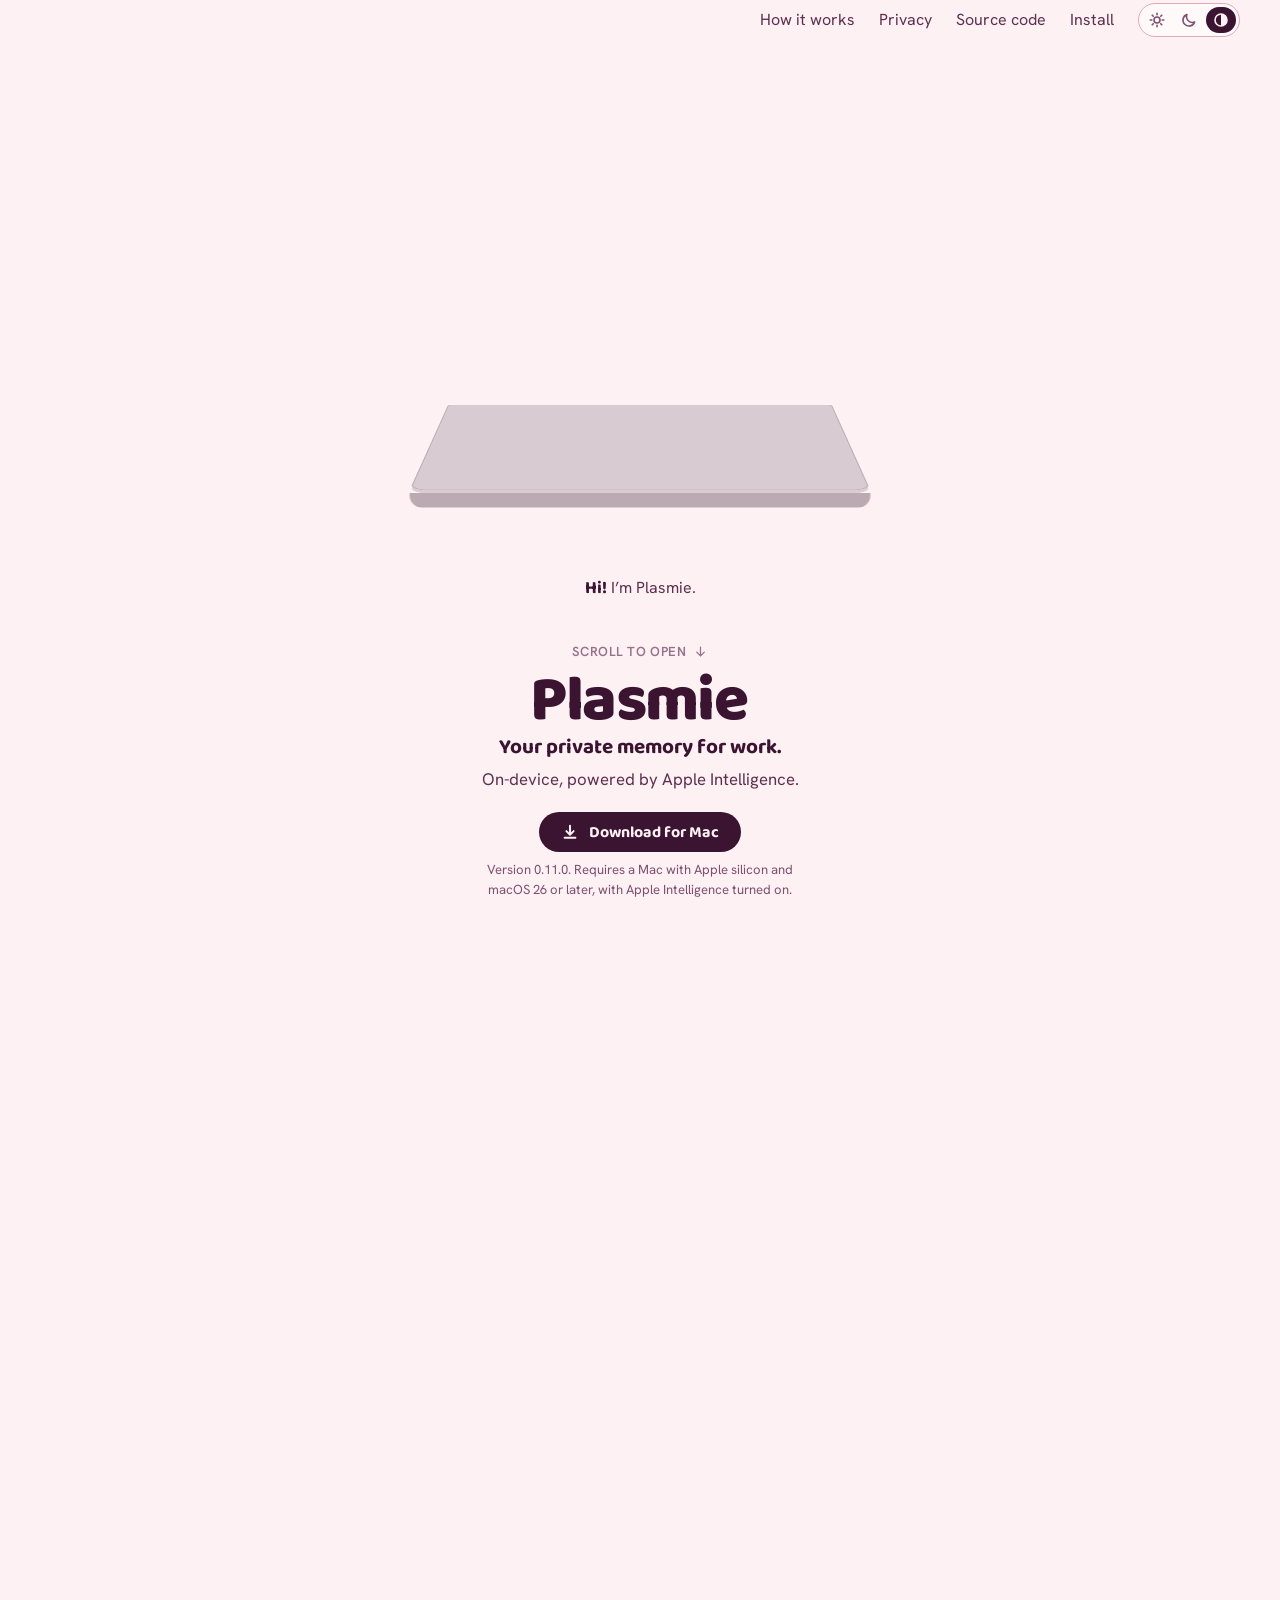
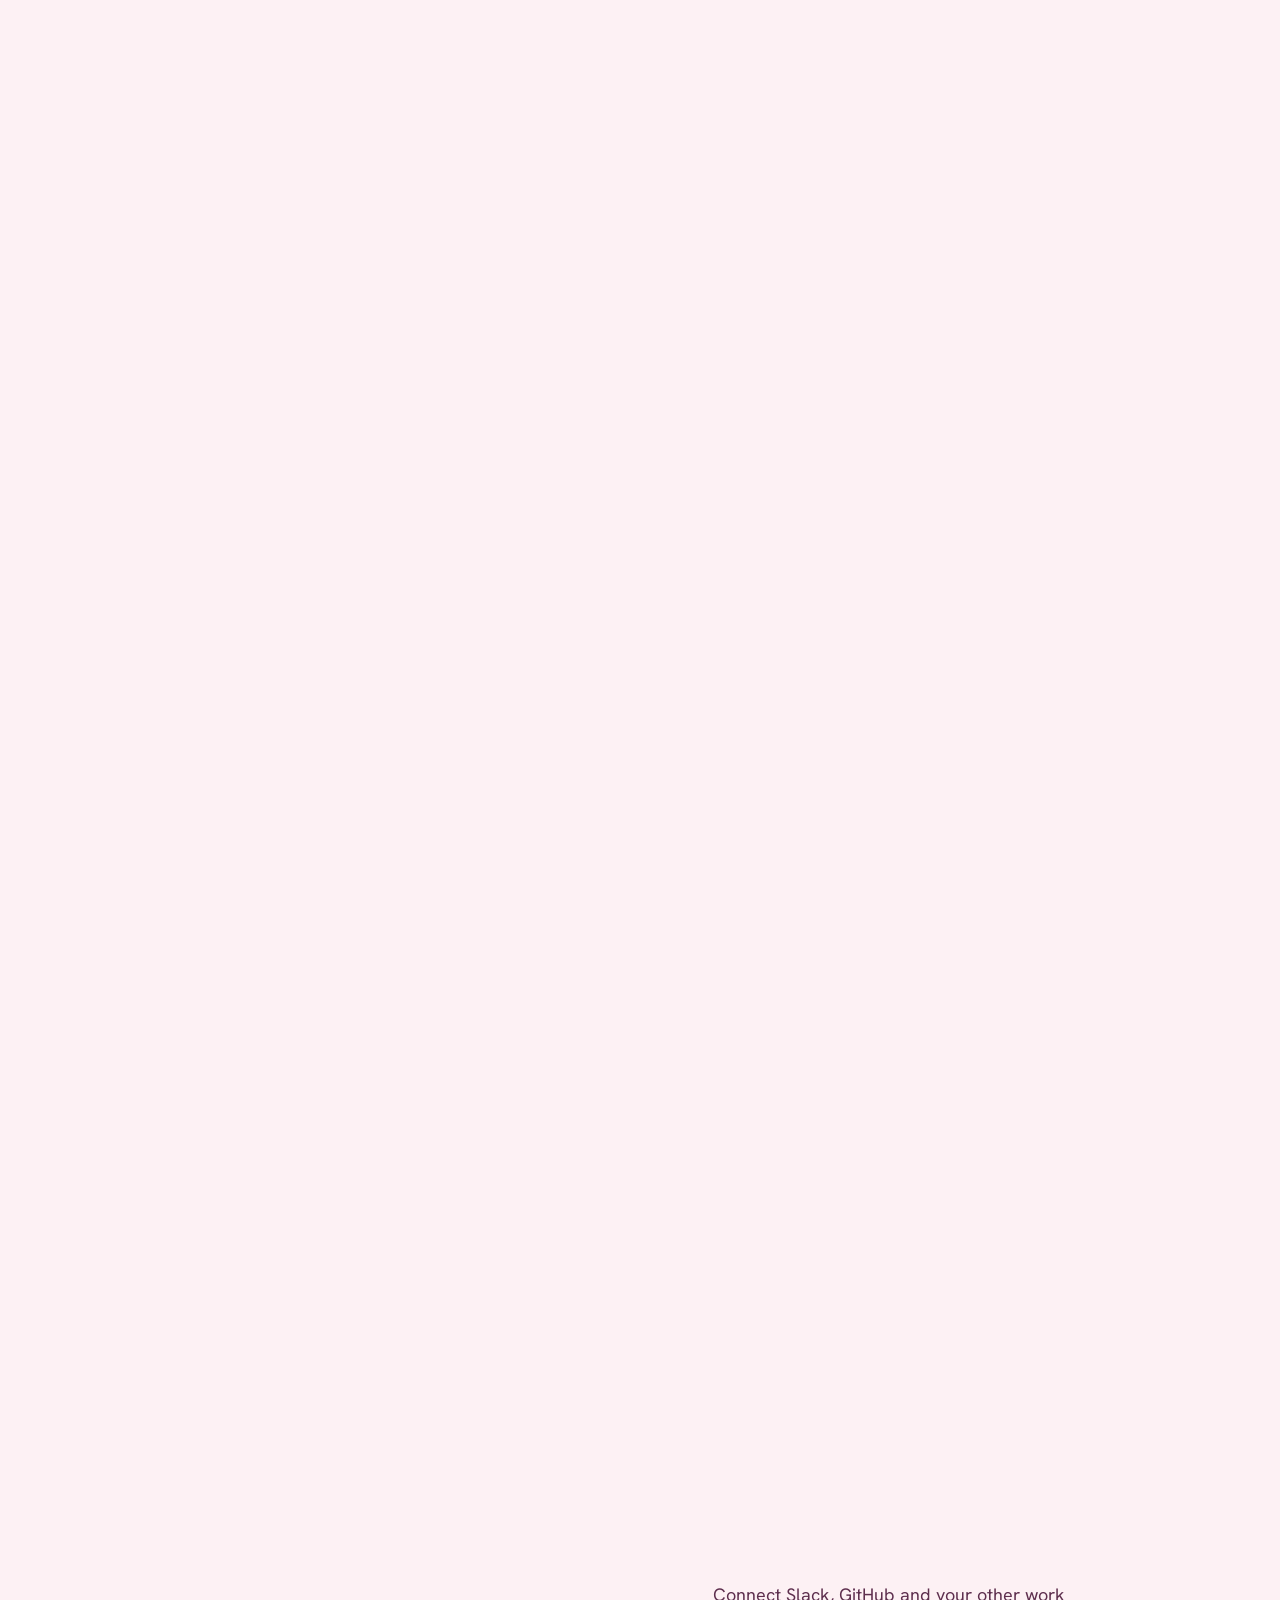
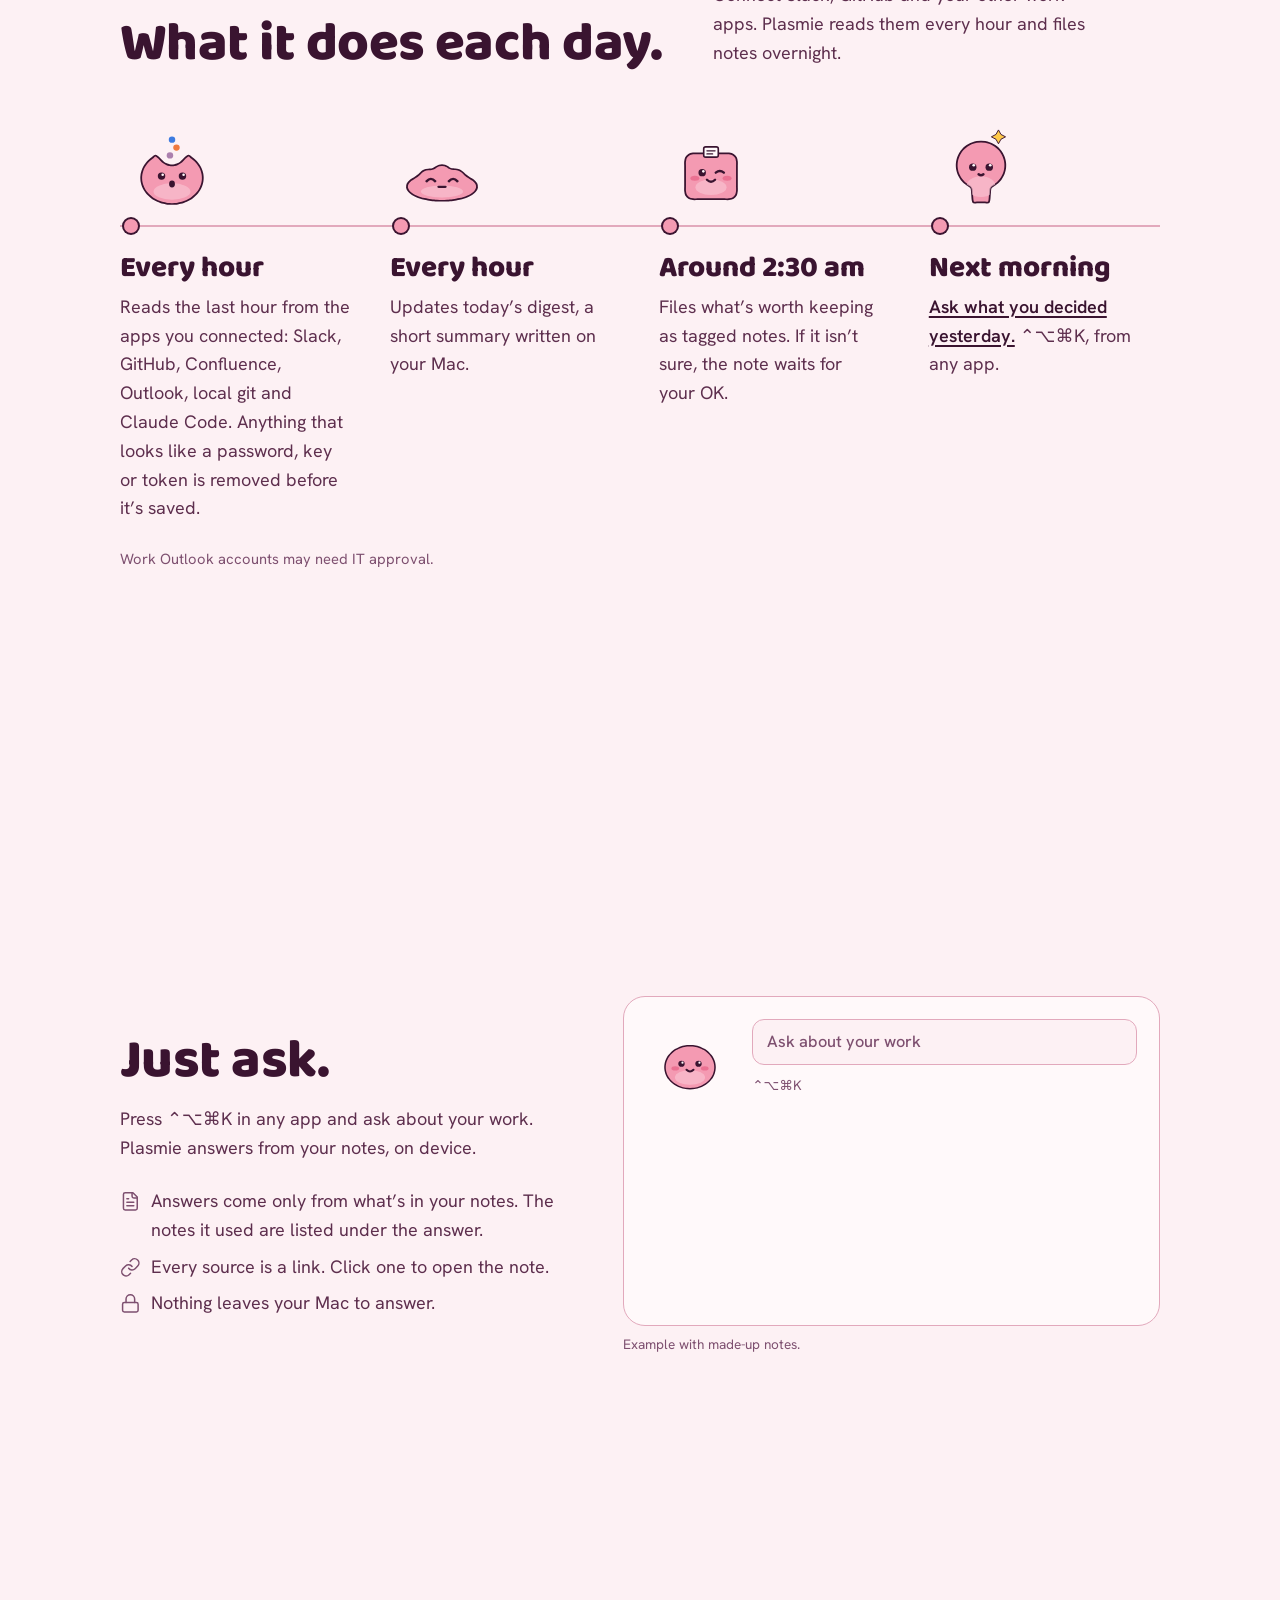
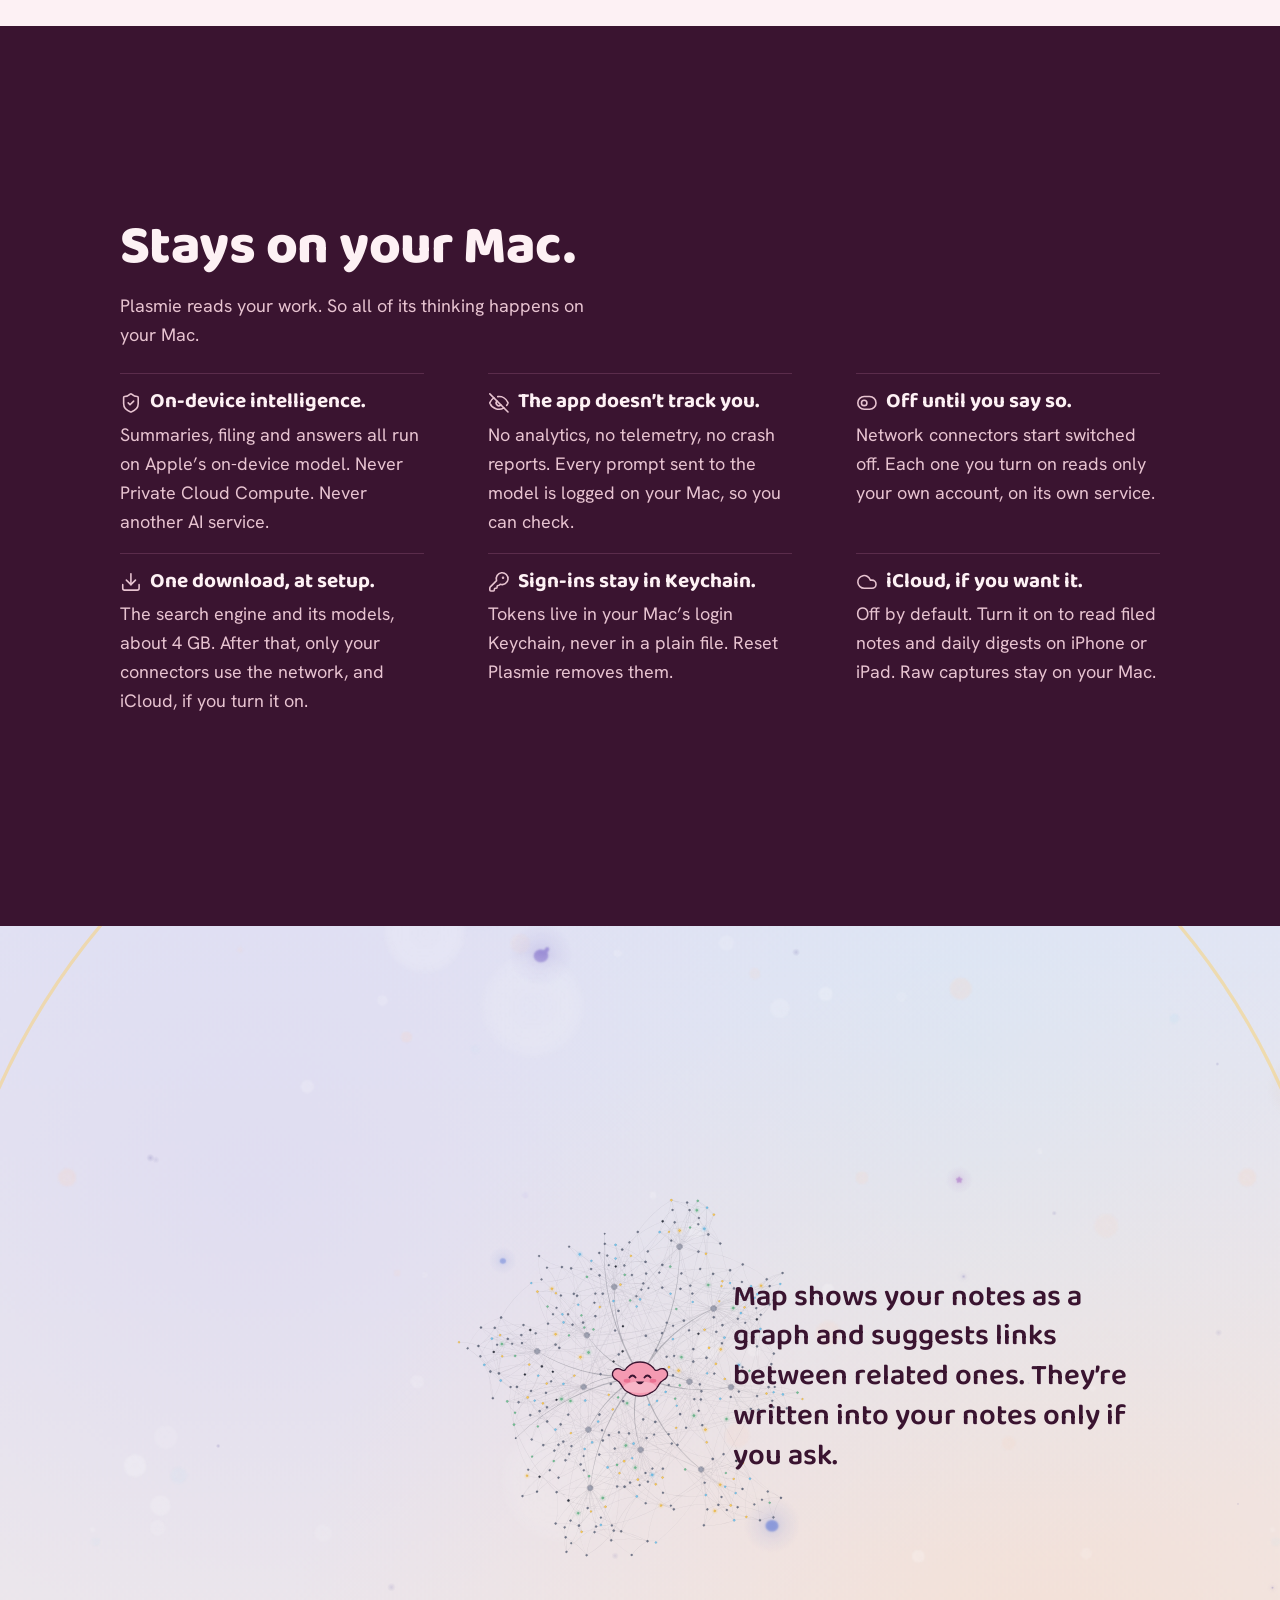
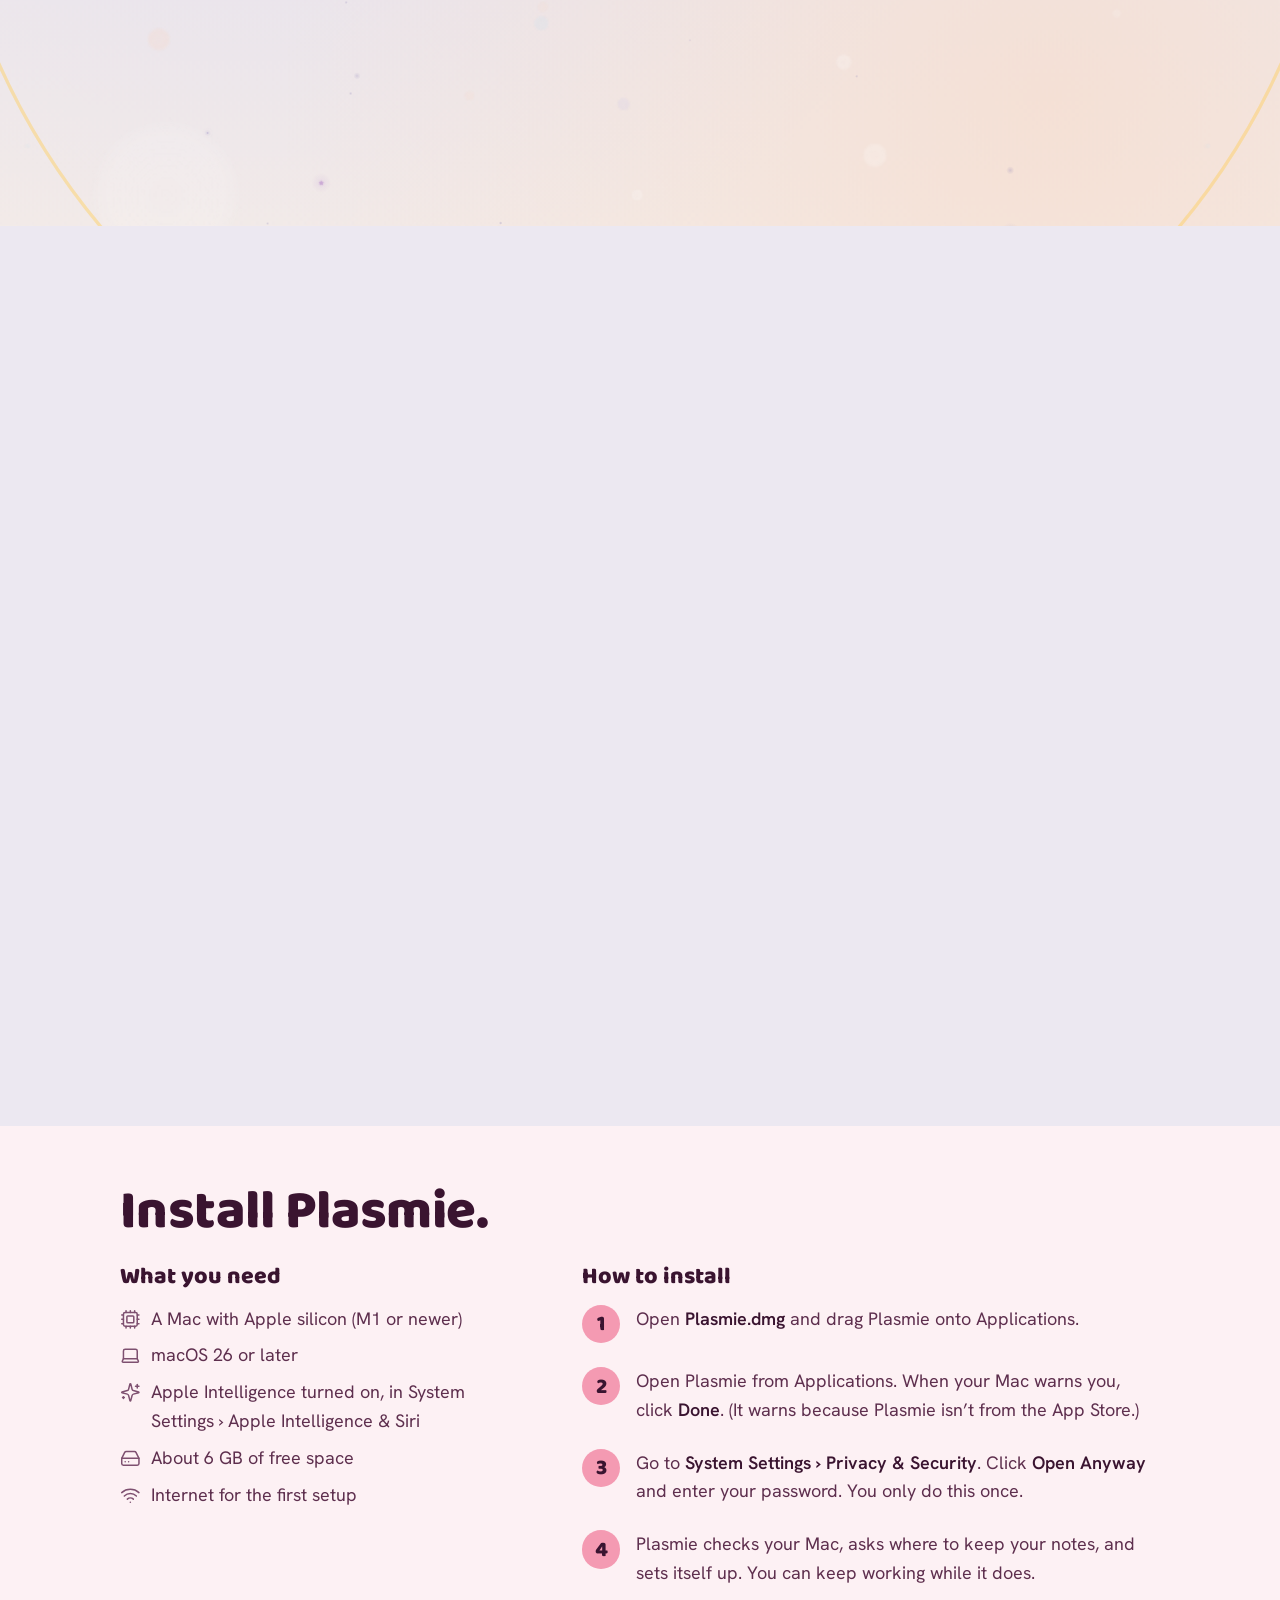
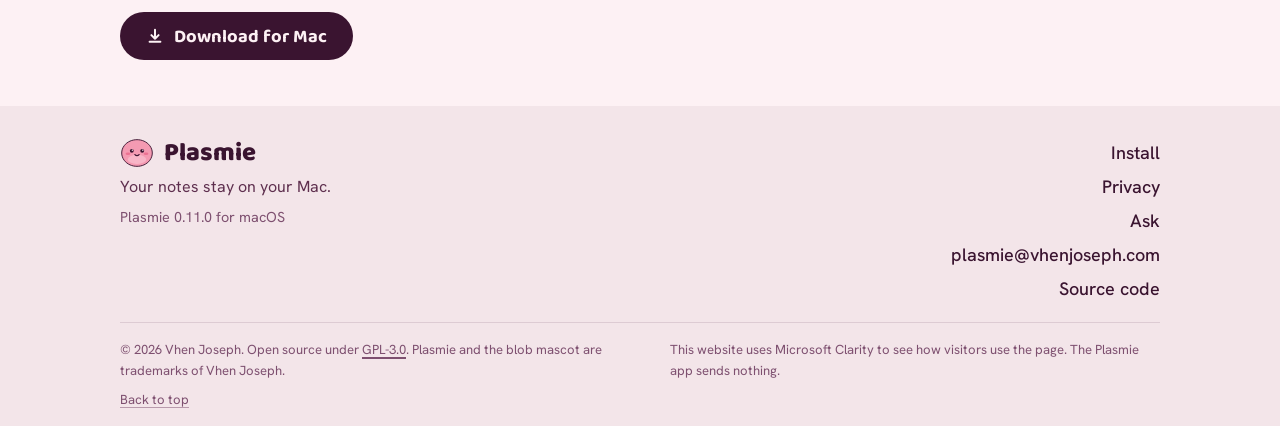
==== commit 07586ff1: "Drop the hero status cycle; Plasmie just pops out and says hi Removed the rotating day-in-the-life c" ====
--- a/index.html
+++ b/index.html
@@ -109,7 +109,6 @@
       </div>
       <div class="caption-row" id="hero-caption-row">
         <p id="hero-caption"><b>Hi!</b> I’m Plasmie.</p>
-        <button class="pause" id="hero-pause" type="button" aria-pressed="false">Pause</button>
       </div>
       <p class="scroll-cue" id="scroll-cue" aria-hidden="true"><span>Scroll to open</span><svg viewBox="0 0 24 24" aria-hidden="true"><path d="M12 5v14m0 0-6-6m6 6 6-6" fill="none" stroke="currentColor" stroke-width="2" stroke-linecap="round" stroke-linejoin="round"/></svg></p>
       <!-- Plasmie's own header, directly under it once it's out of the laptop and says hi. -->
@@ -129,14 +128,6 @@
       </div>
       <ul id="hero-states" aria-hidden="true">
         <li data-state="hi"><b>Hi!</b> I’m Plasmie.</li>
-        <li data-state="idle"><b>Resting.</b> Everything is up to date.</li>
-        <li data-state="ingest"><b>Gathering.</b> Collecting the last hour of your work.</li>
-        <li data-state="summarize"><b>Summarising.</b> Writing a short digest of the day.</li>
-        <li data-state="promote"><b>Filing.</b> Saving what’s worth keeping as notes.</li>
-        <li data-state="ask"><b>Answering.</b> You asked it something.</li>
-        <li data-state="held"><b>Waiting for you.</b> A few notes need your OK.</li>
-        <li data-state="busy"><b>Holding off.</b> Your Mac is busy, so jobs wait.</li>
-        <li data-state="quiet"><b>Napping.</b> Nothing new for a while.</li>
       </ul>
     </div>
   </div>
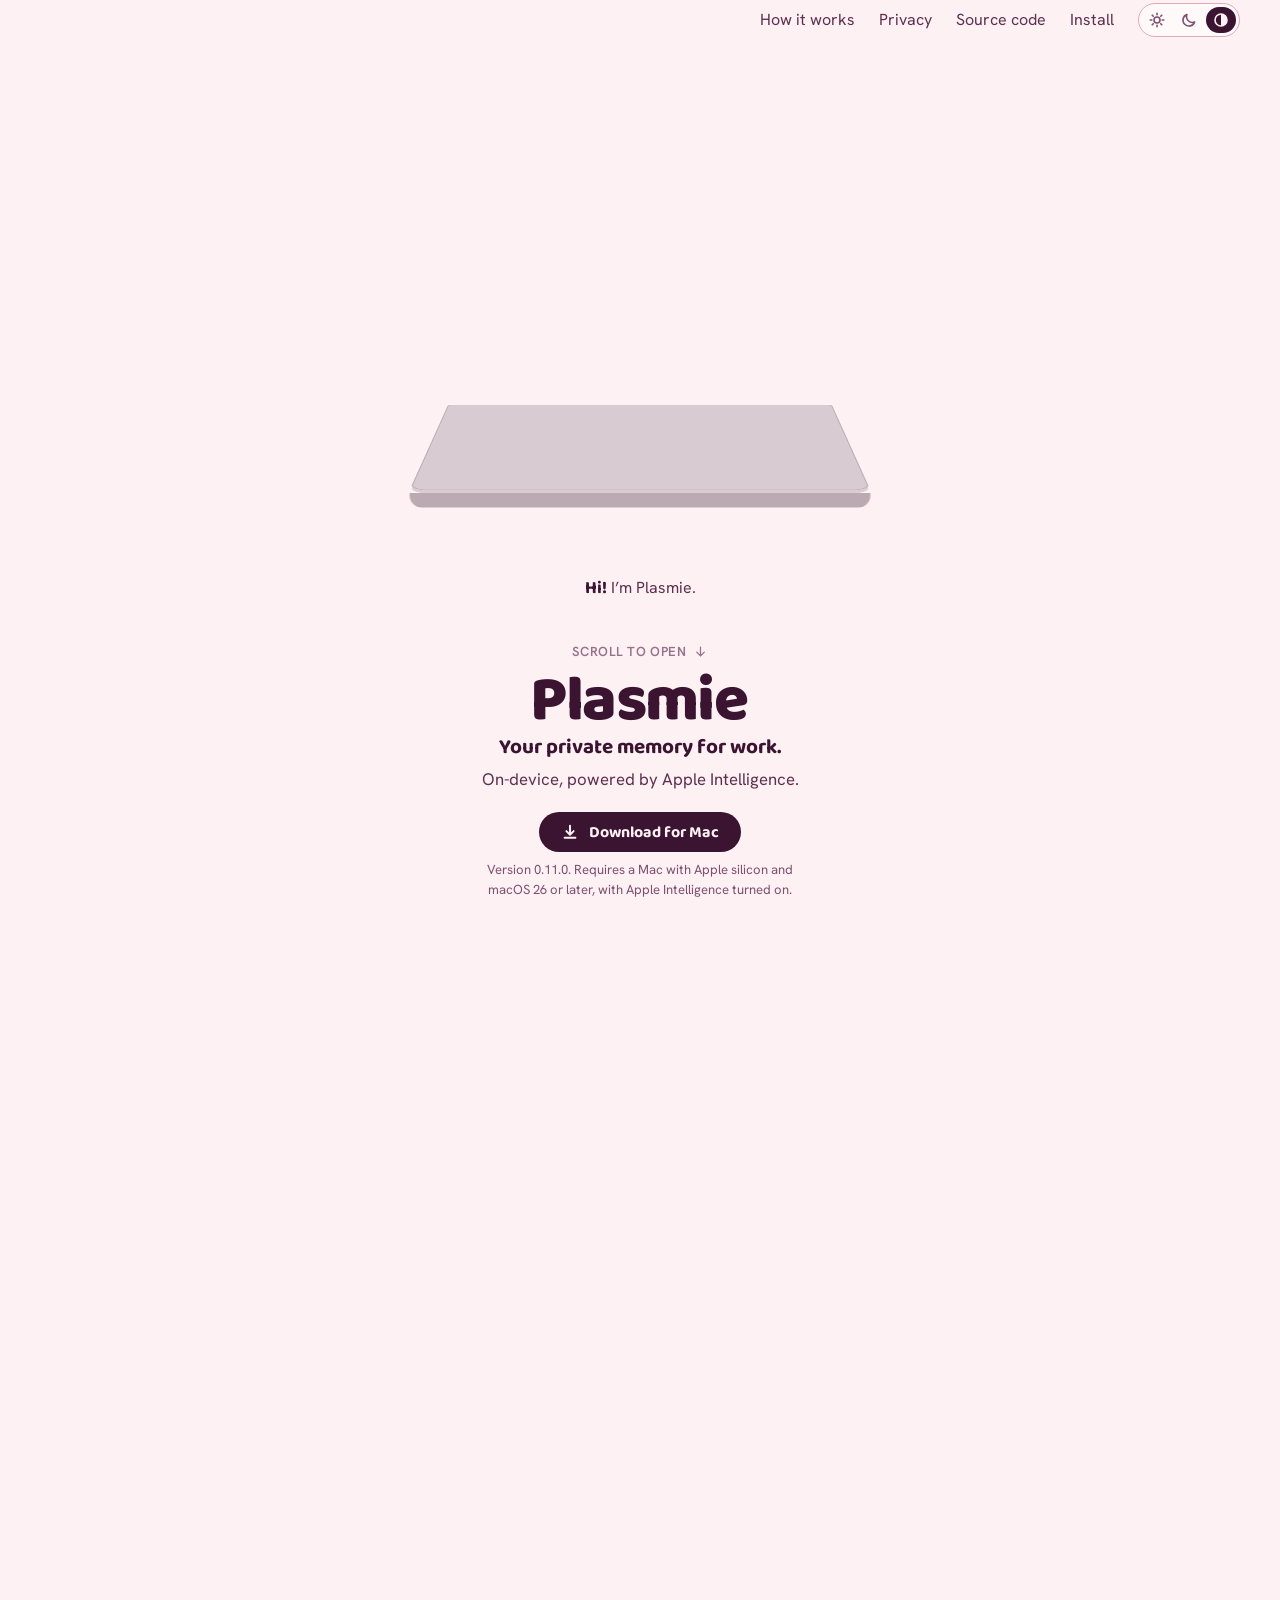
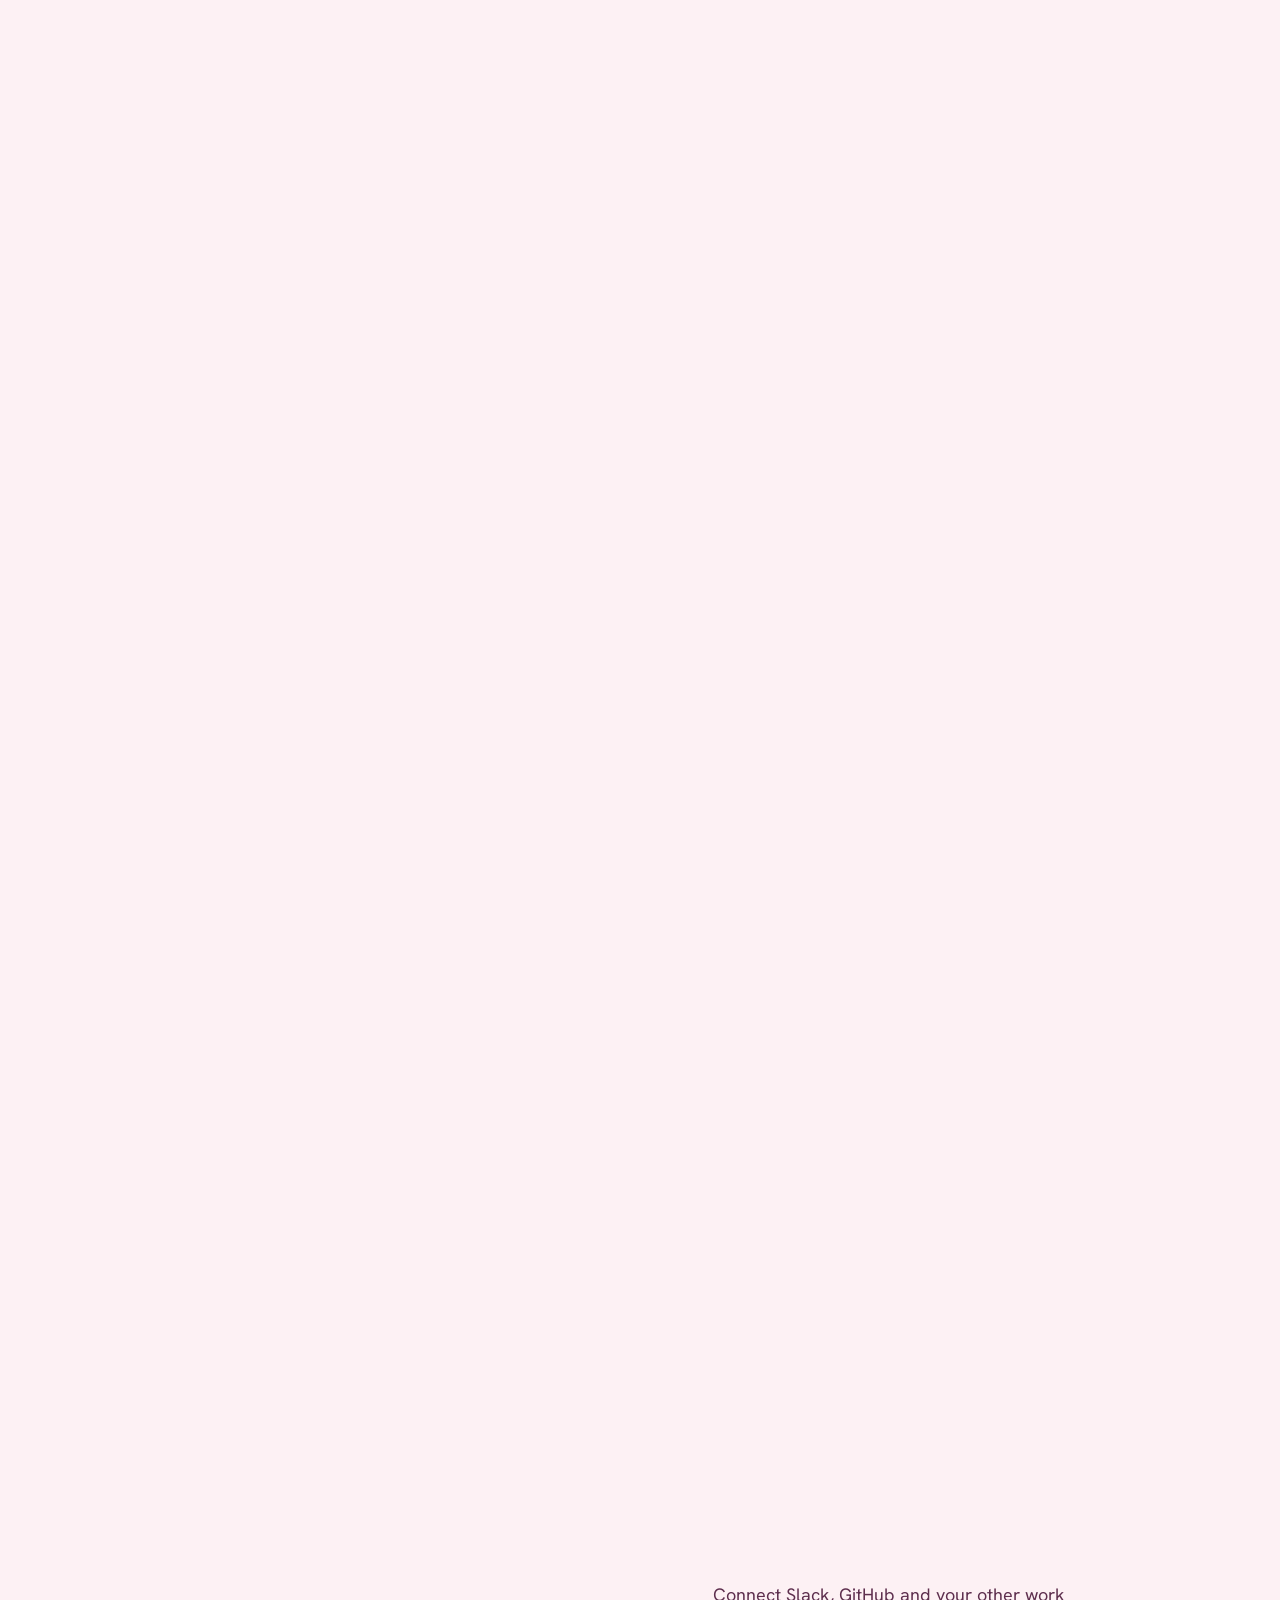
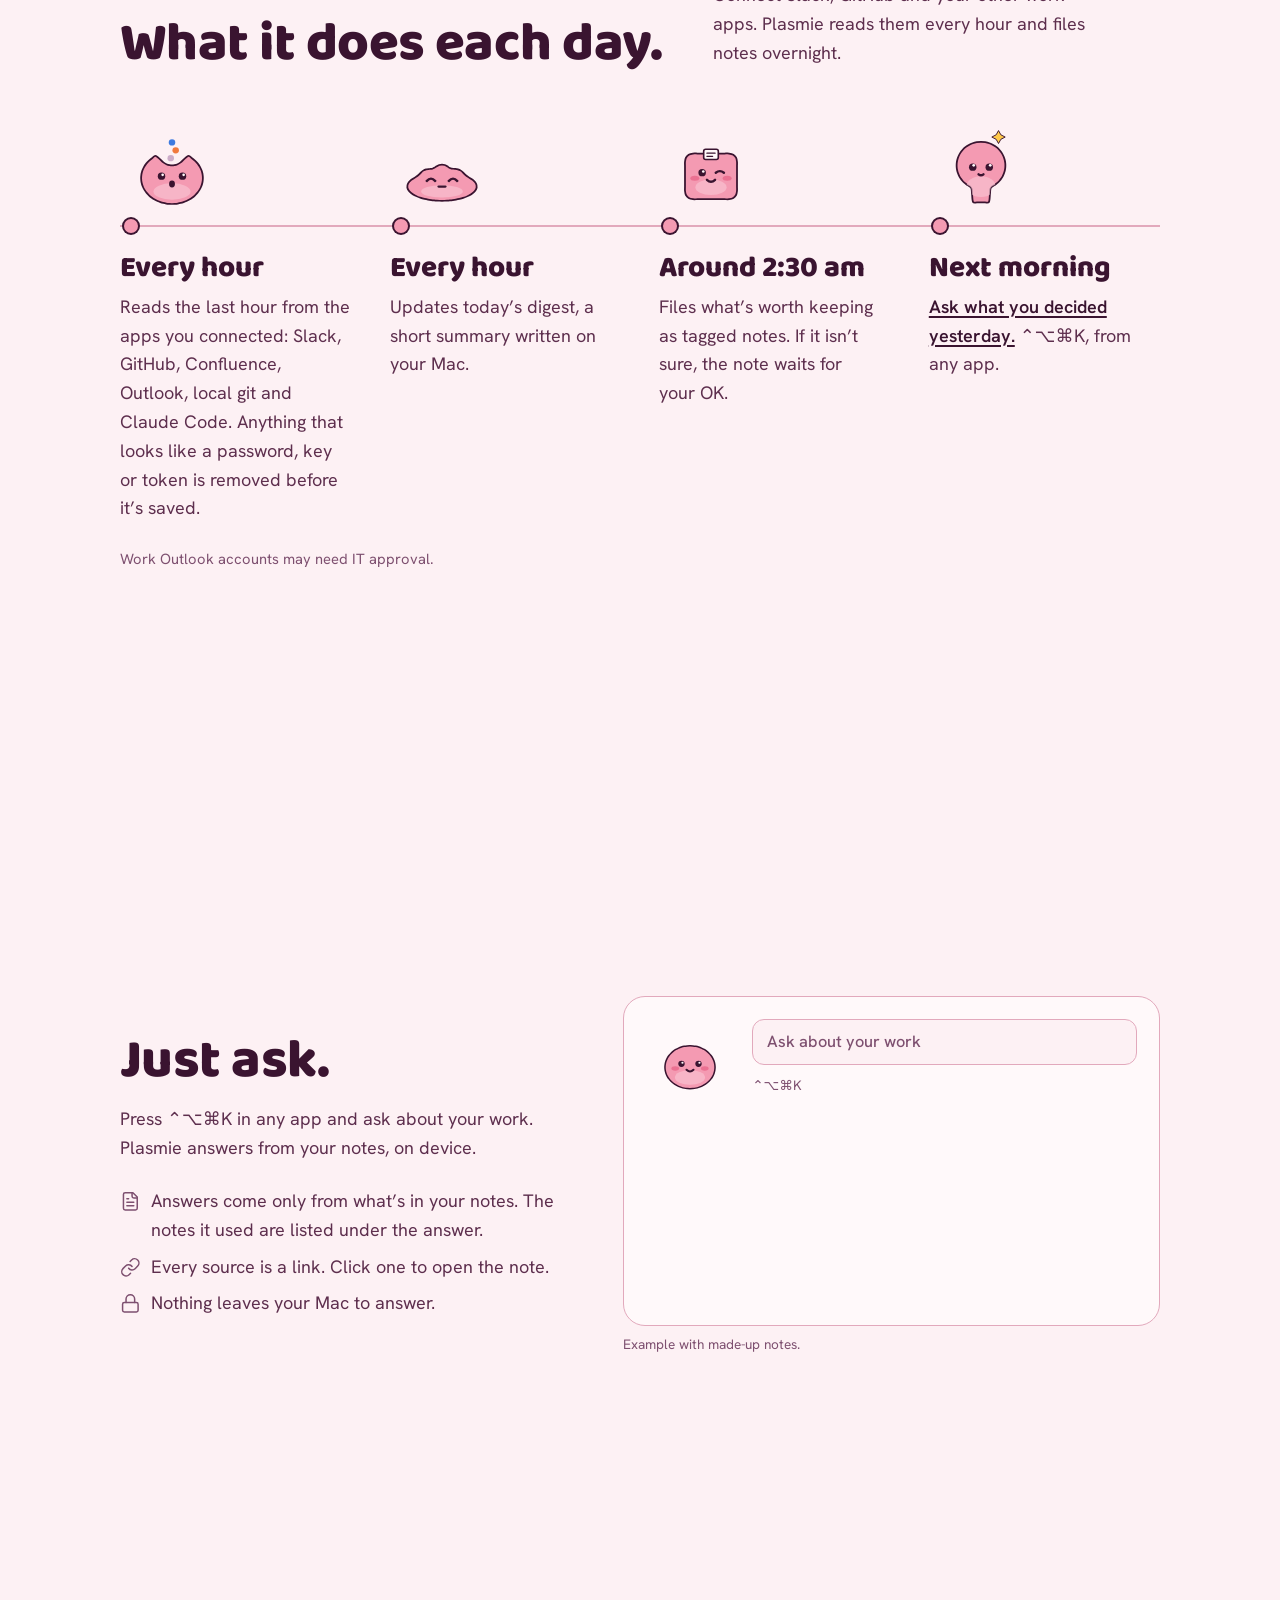
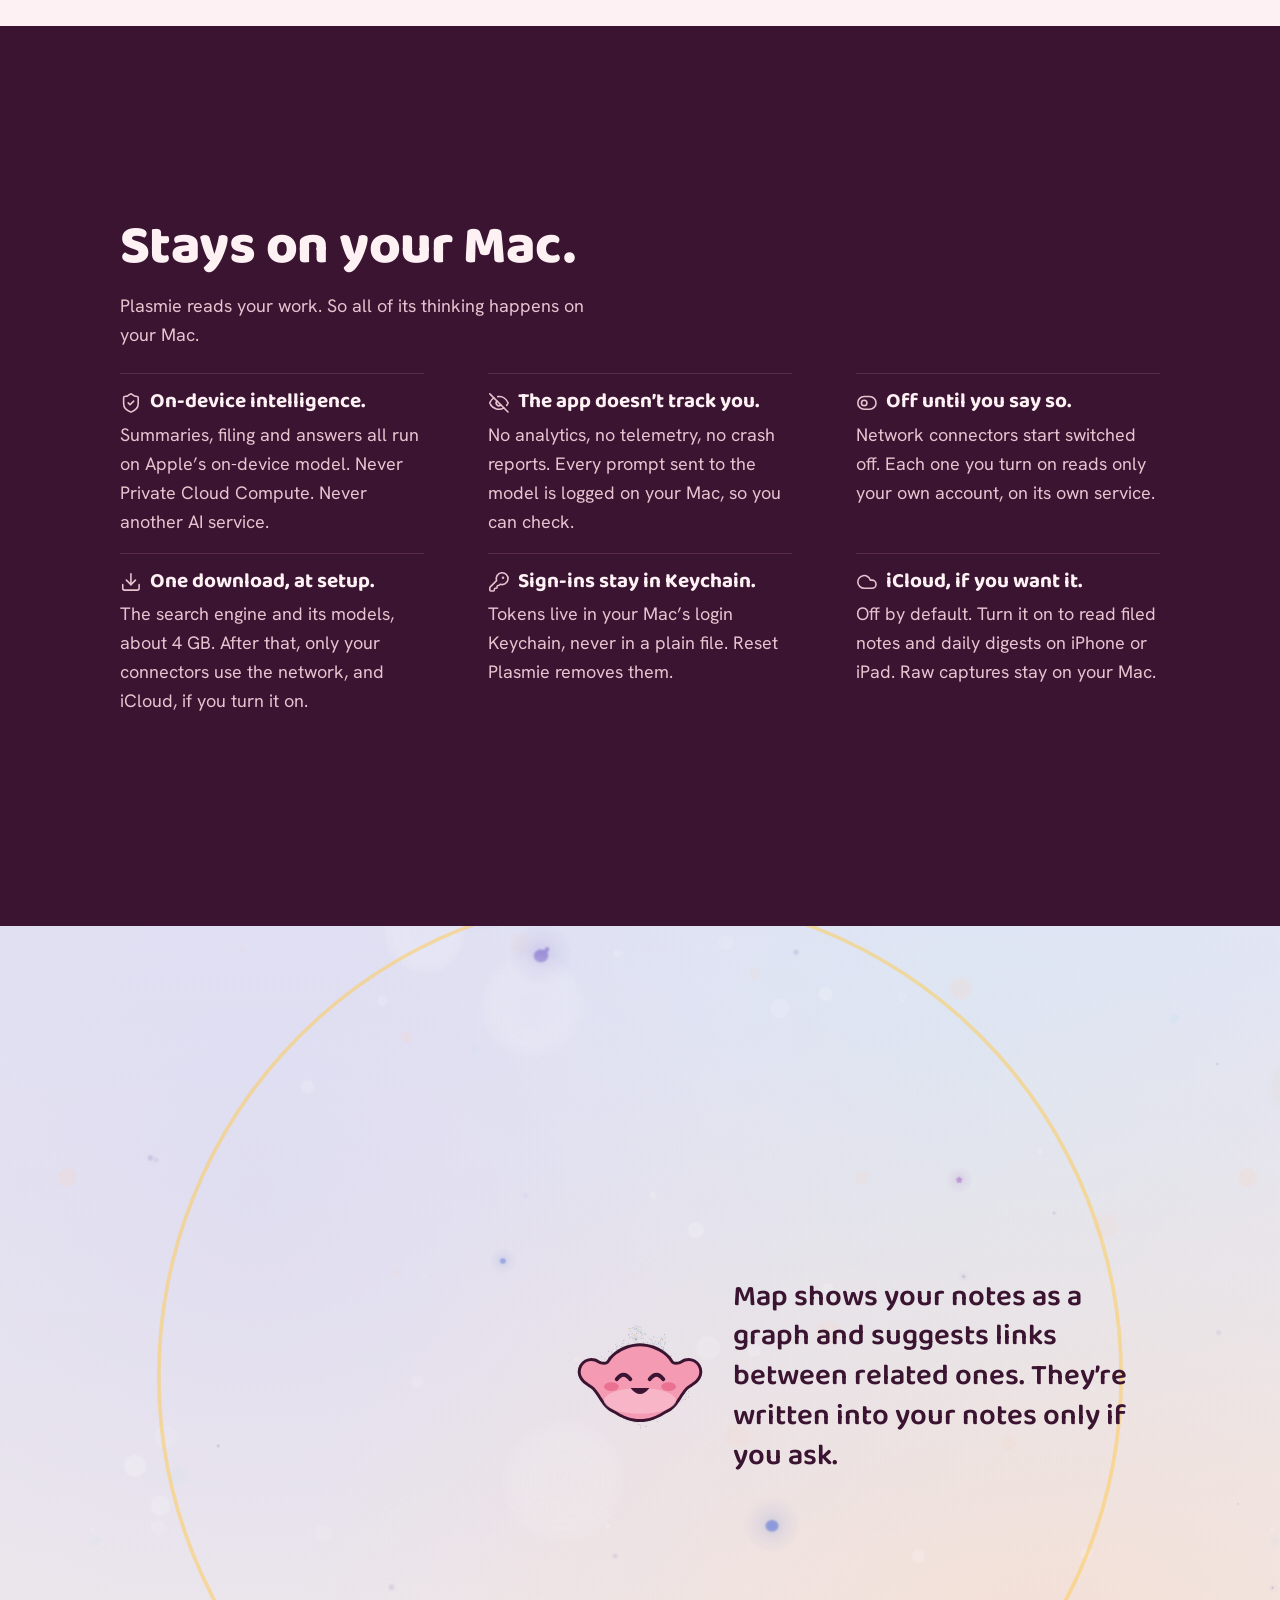
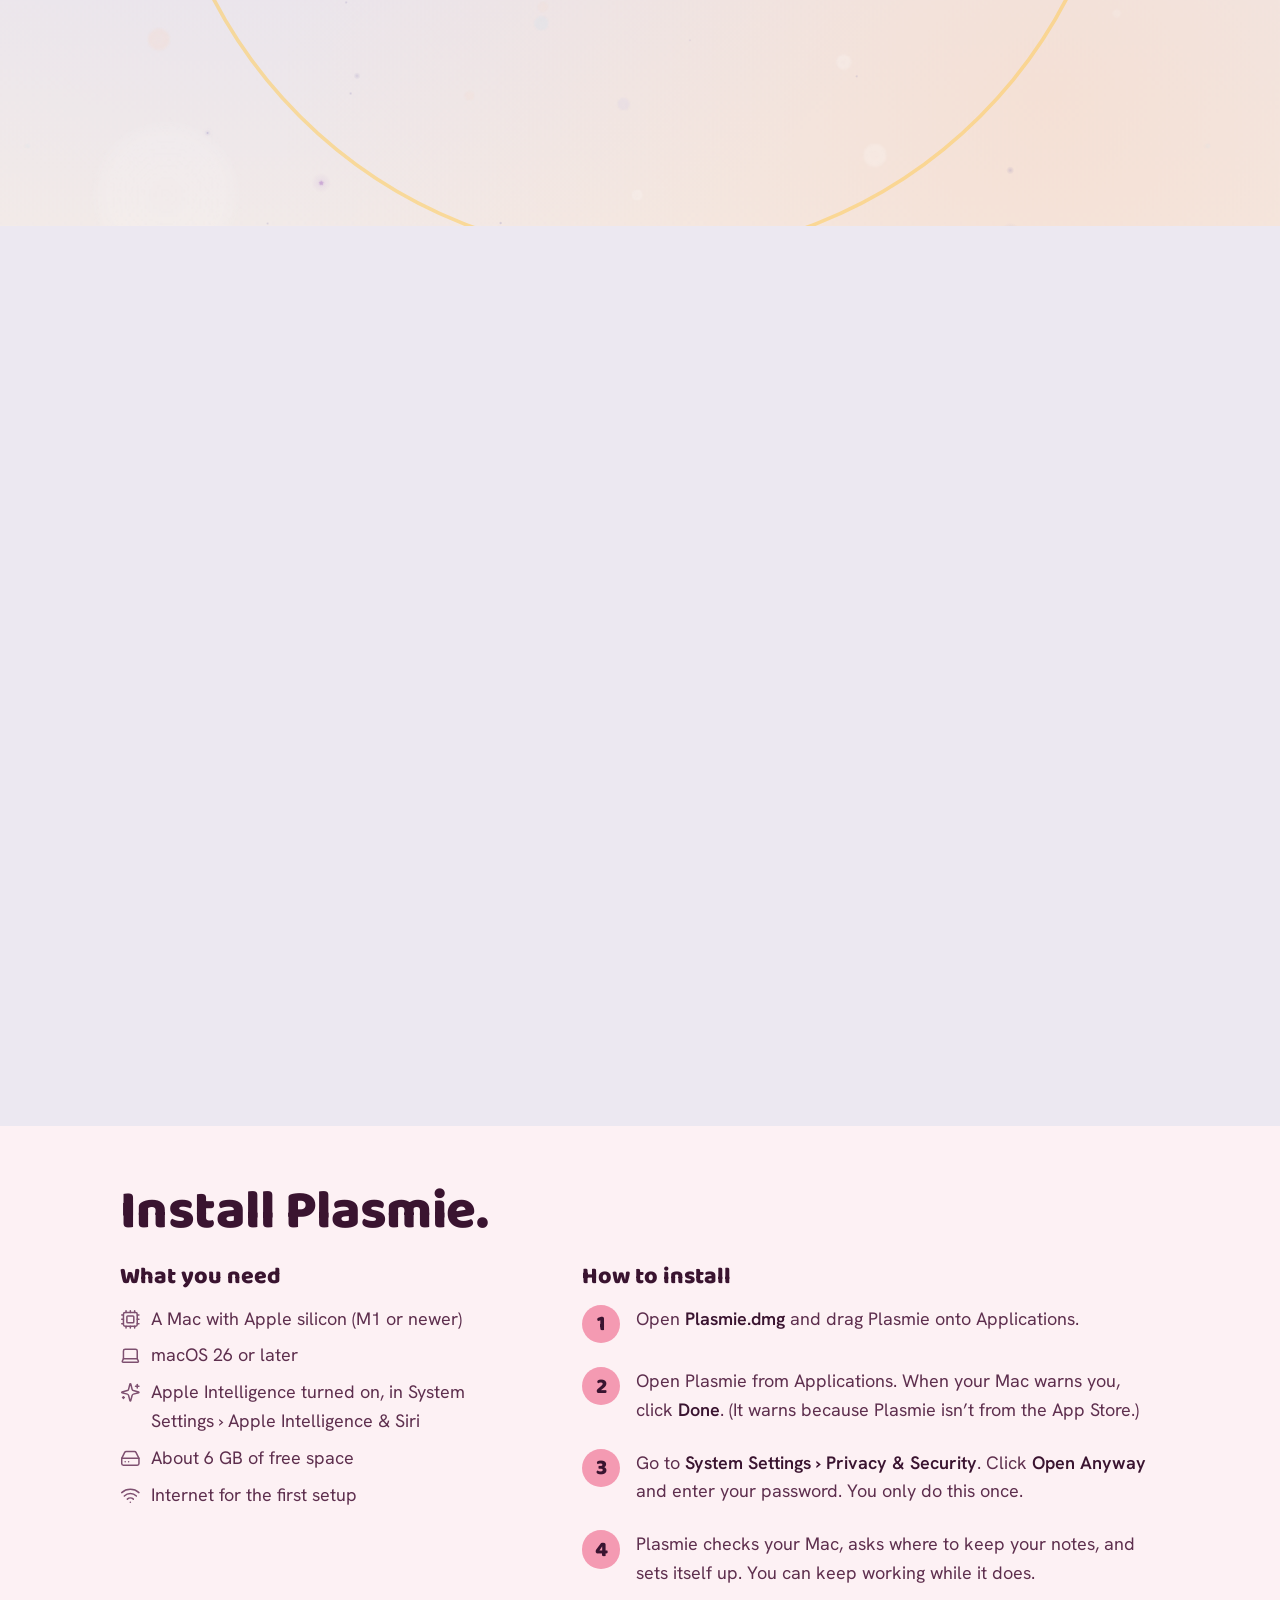
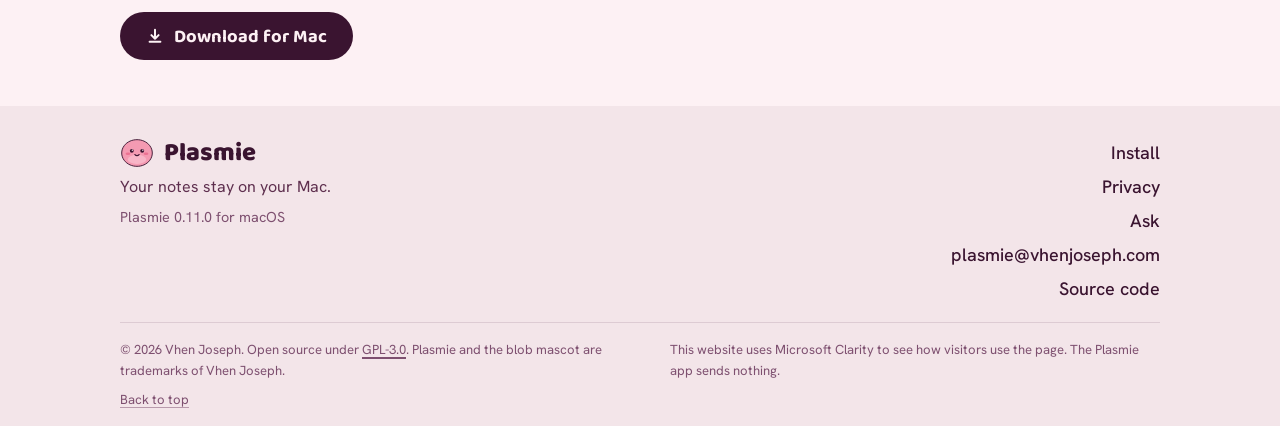
==== commit d7904b77: "Keep Plasmie's shape cycle, drop only the status sentences The blob still morphs through its day sha" ====
--- a/index.html
+++ b/index.html
@@ -126,8 +126,18 @@
           <p class="fine">Version <span data-plasmie-version>0.11.0</span>. Requires a Mac with Apple silicon and macOS&nbsp;26 or later, with Apple Intelligence turned on.</p>
         </div>
       </div>
+      <!-- Shapes Plasmie cycles through after it pops out. Data only: the blob morphs
+           through them, but no status sentence is shown for each. -->
       <ul id="hero-states" aria-hidden="true">
-        <li data-state="hi"><b>Hi!</b> I’m Plasmie.</li>
+        <li data-state="hi"></li>
+        <li data-state="idle"></li>
+        <li data-state="ingest"></li>
+        <li data-state="summarize"></li>
+        <li data-state="promote"></li>
+        <li data-state="ask"></li>
+        <li data-state="held"></li>
+        <li data-state="busy"></li>
+        <li data-state="quiet"></li>
       </ul>
     </div>
   </div>
